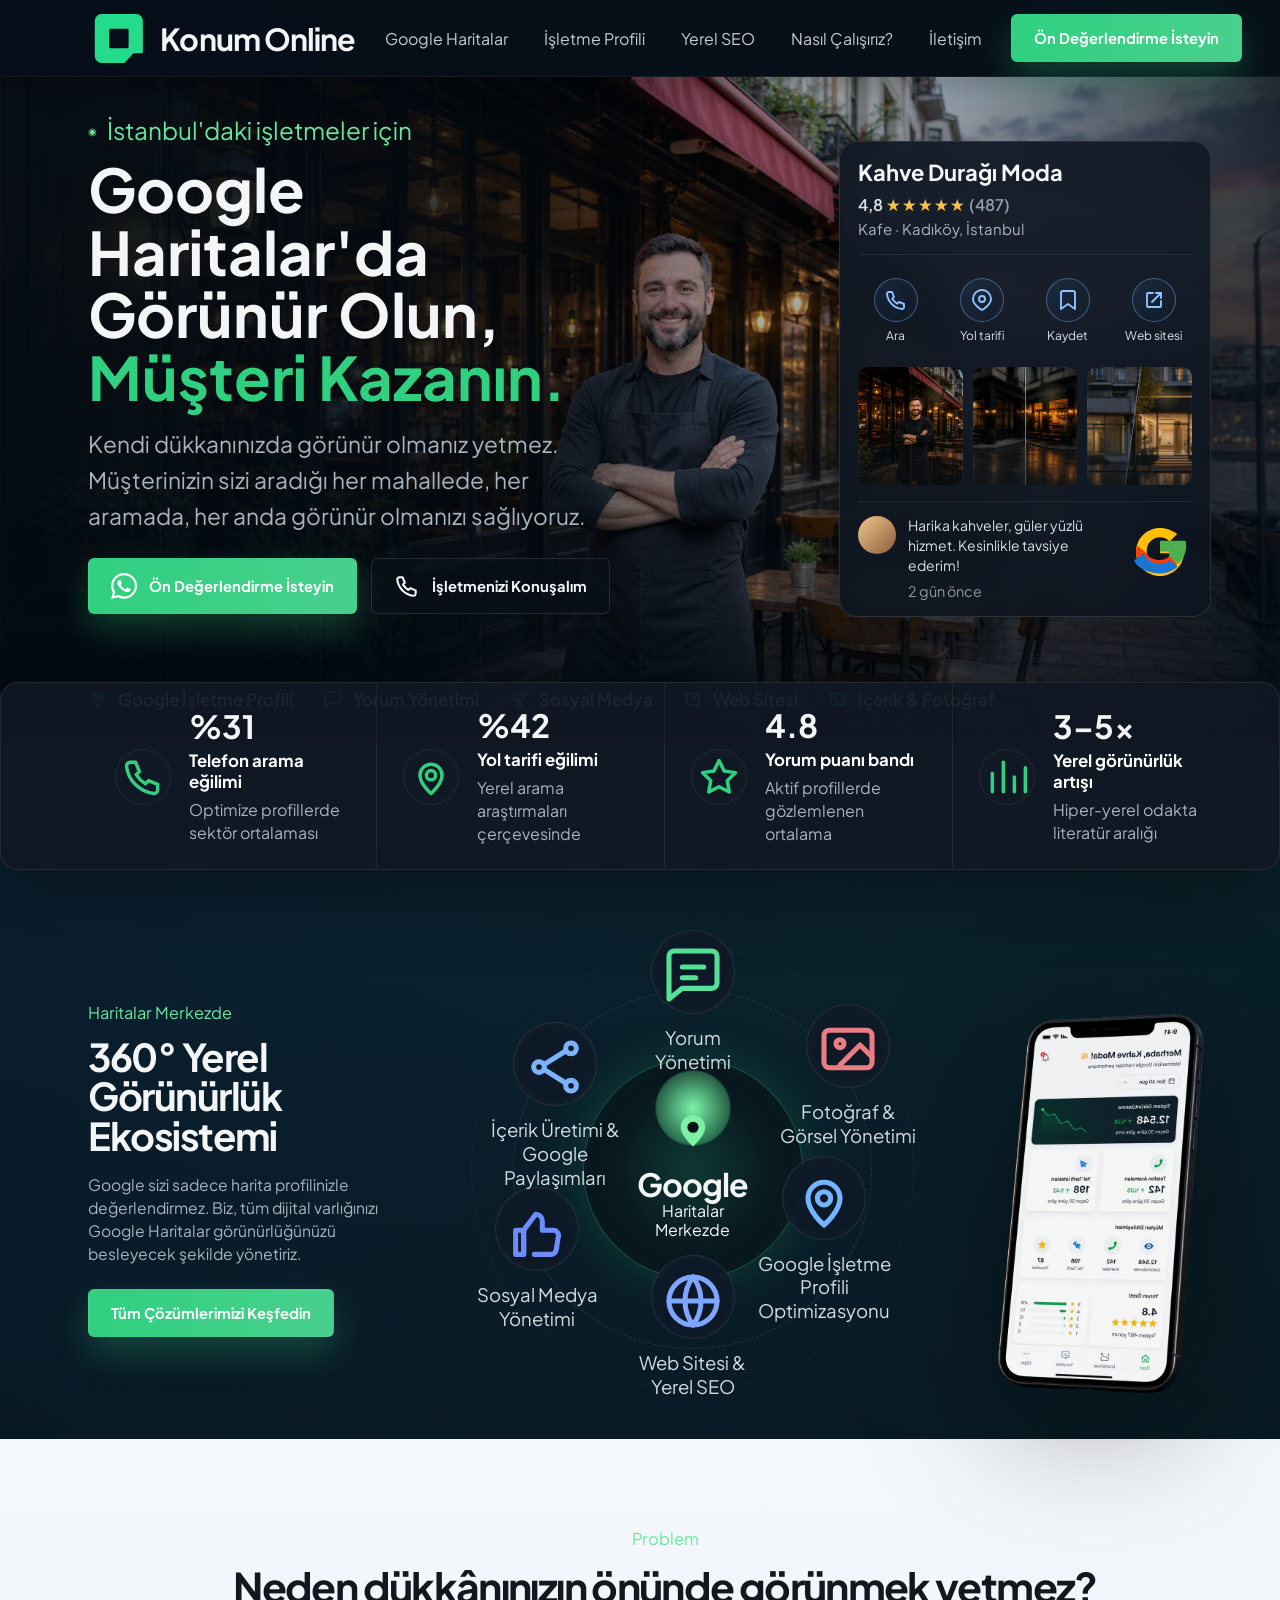
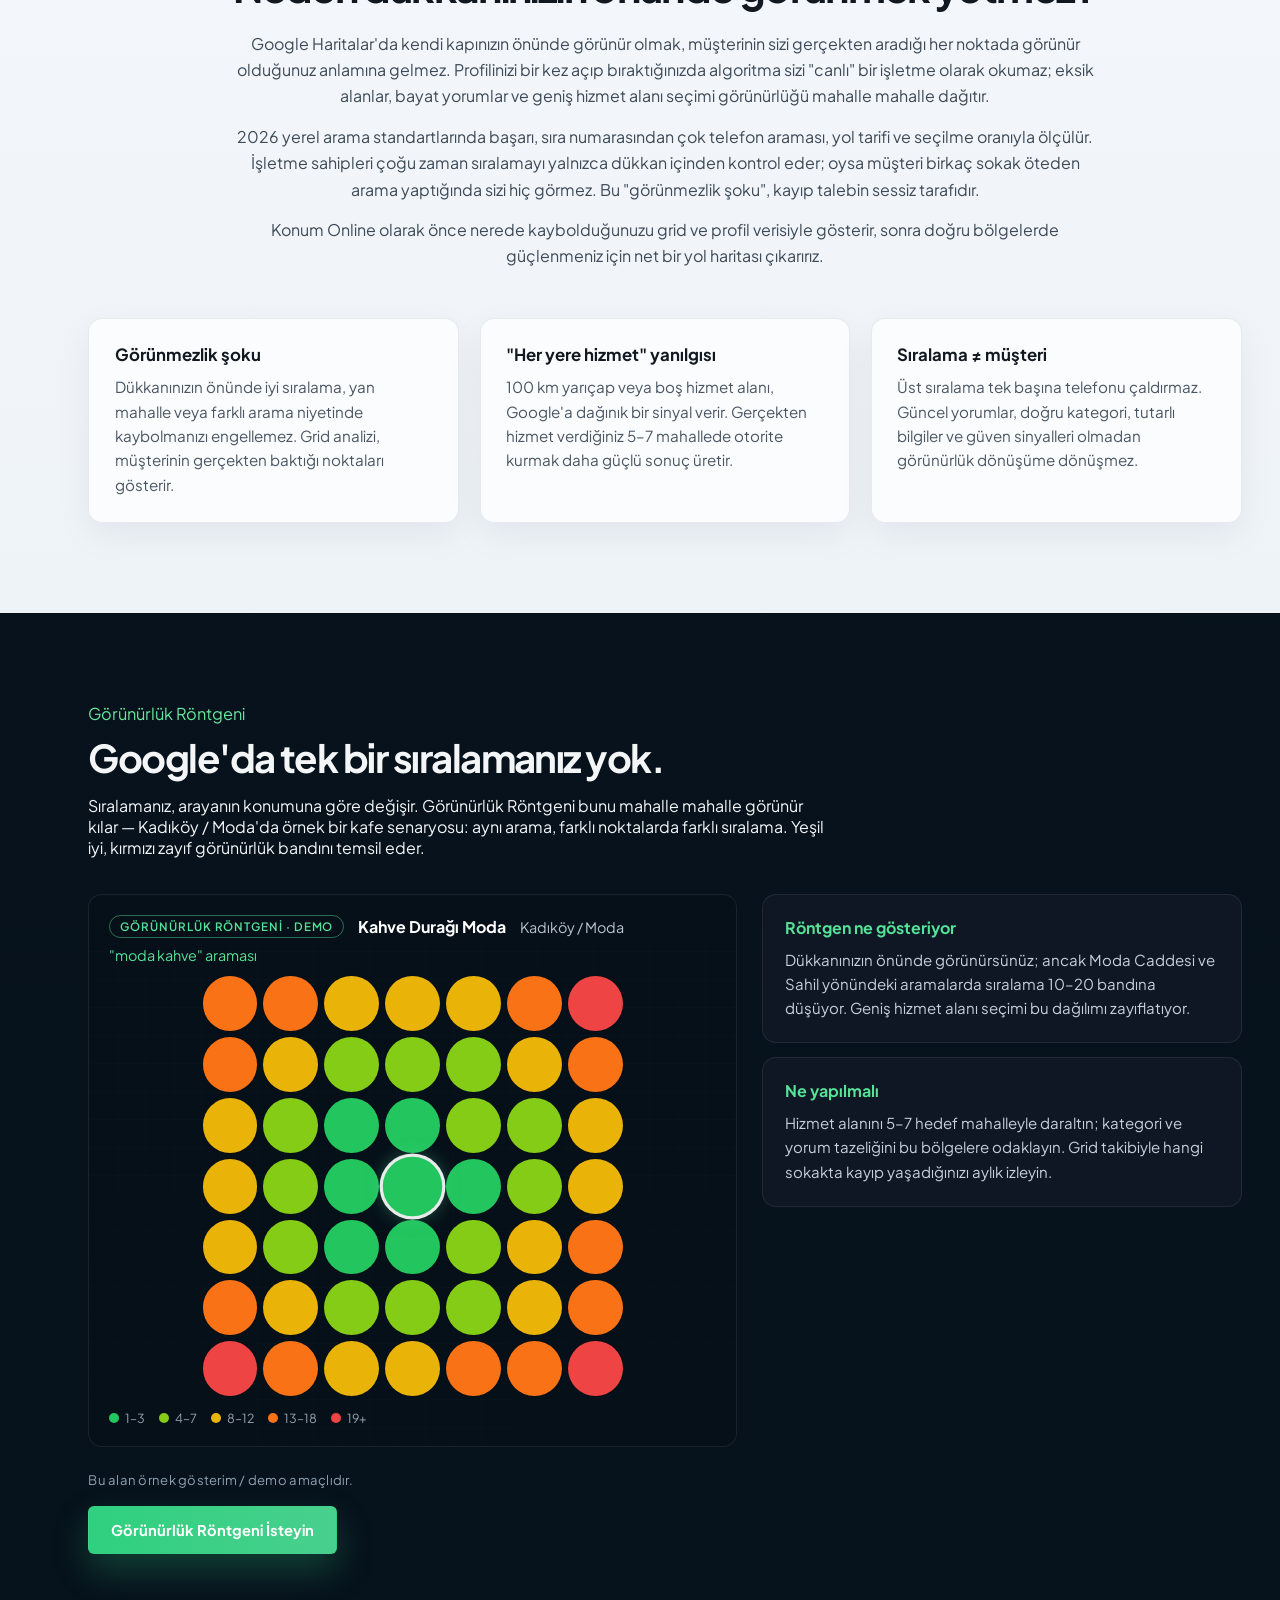
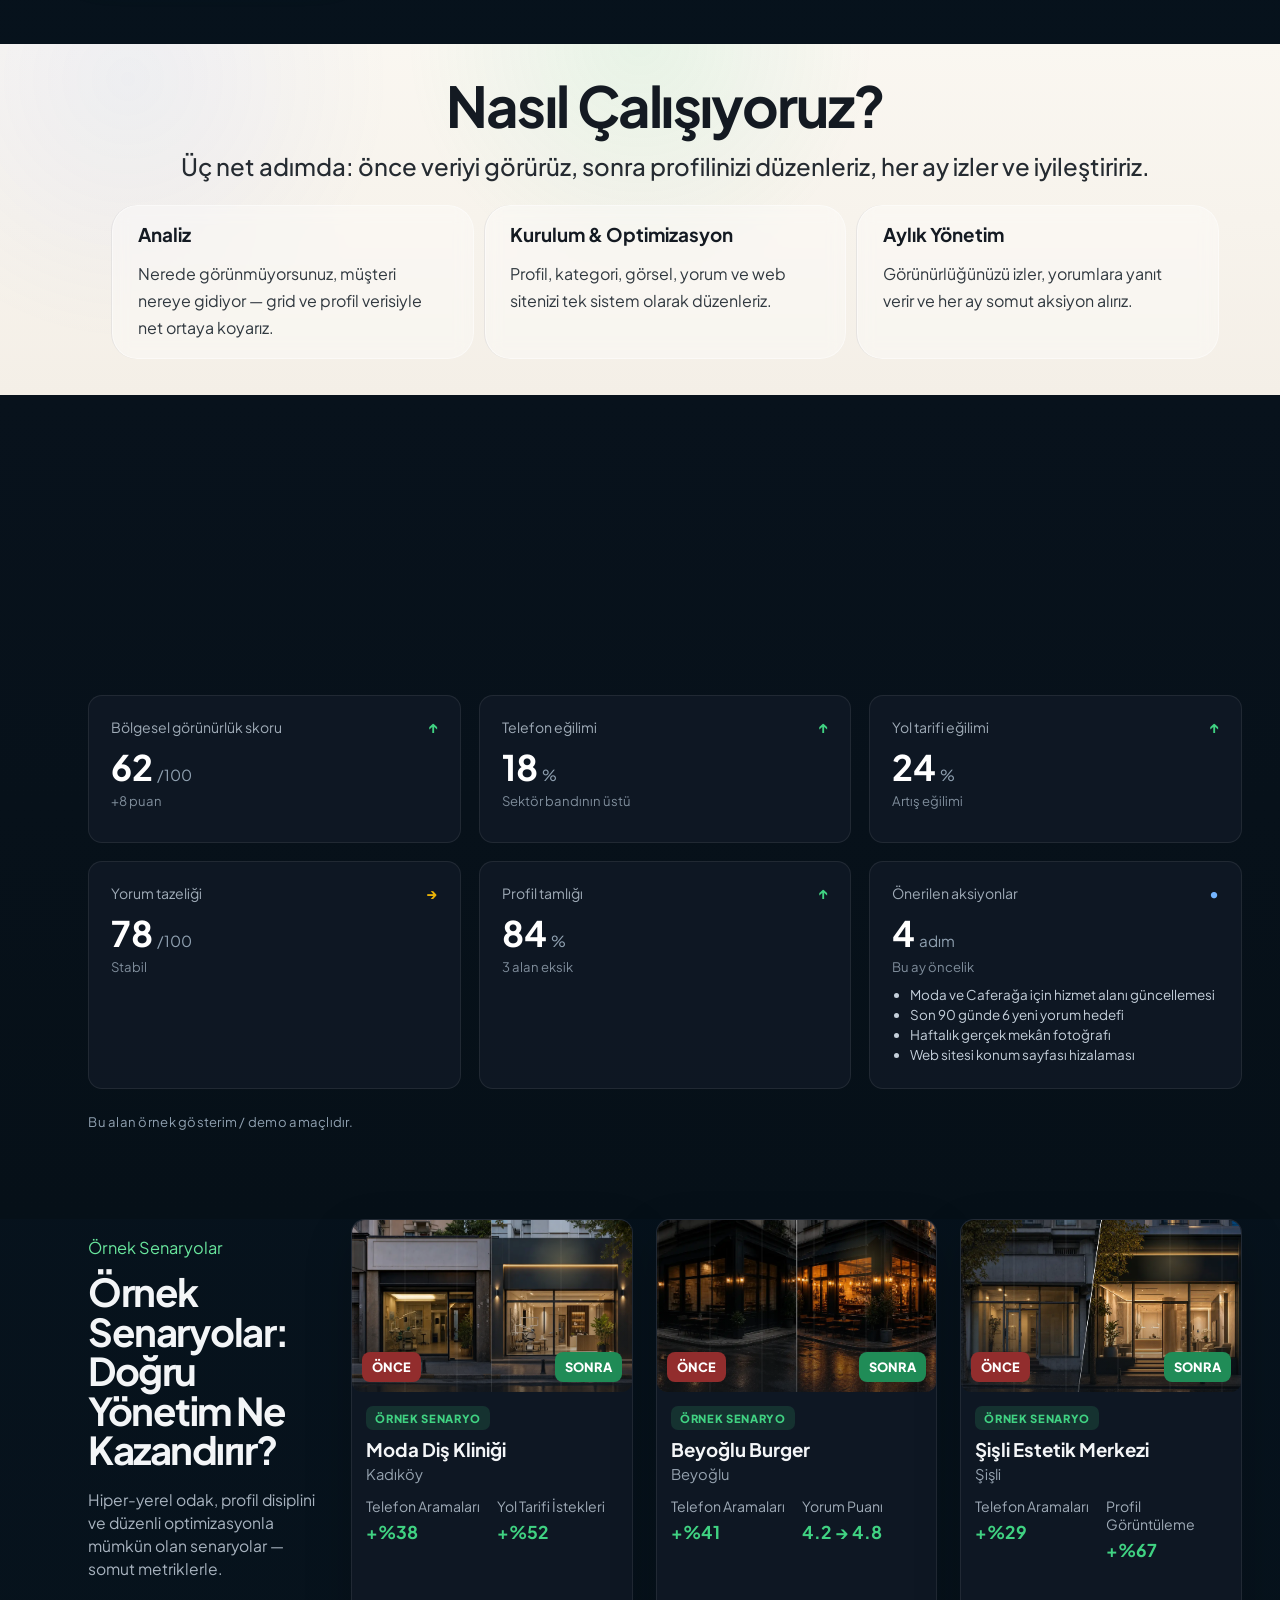
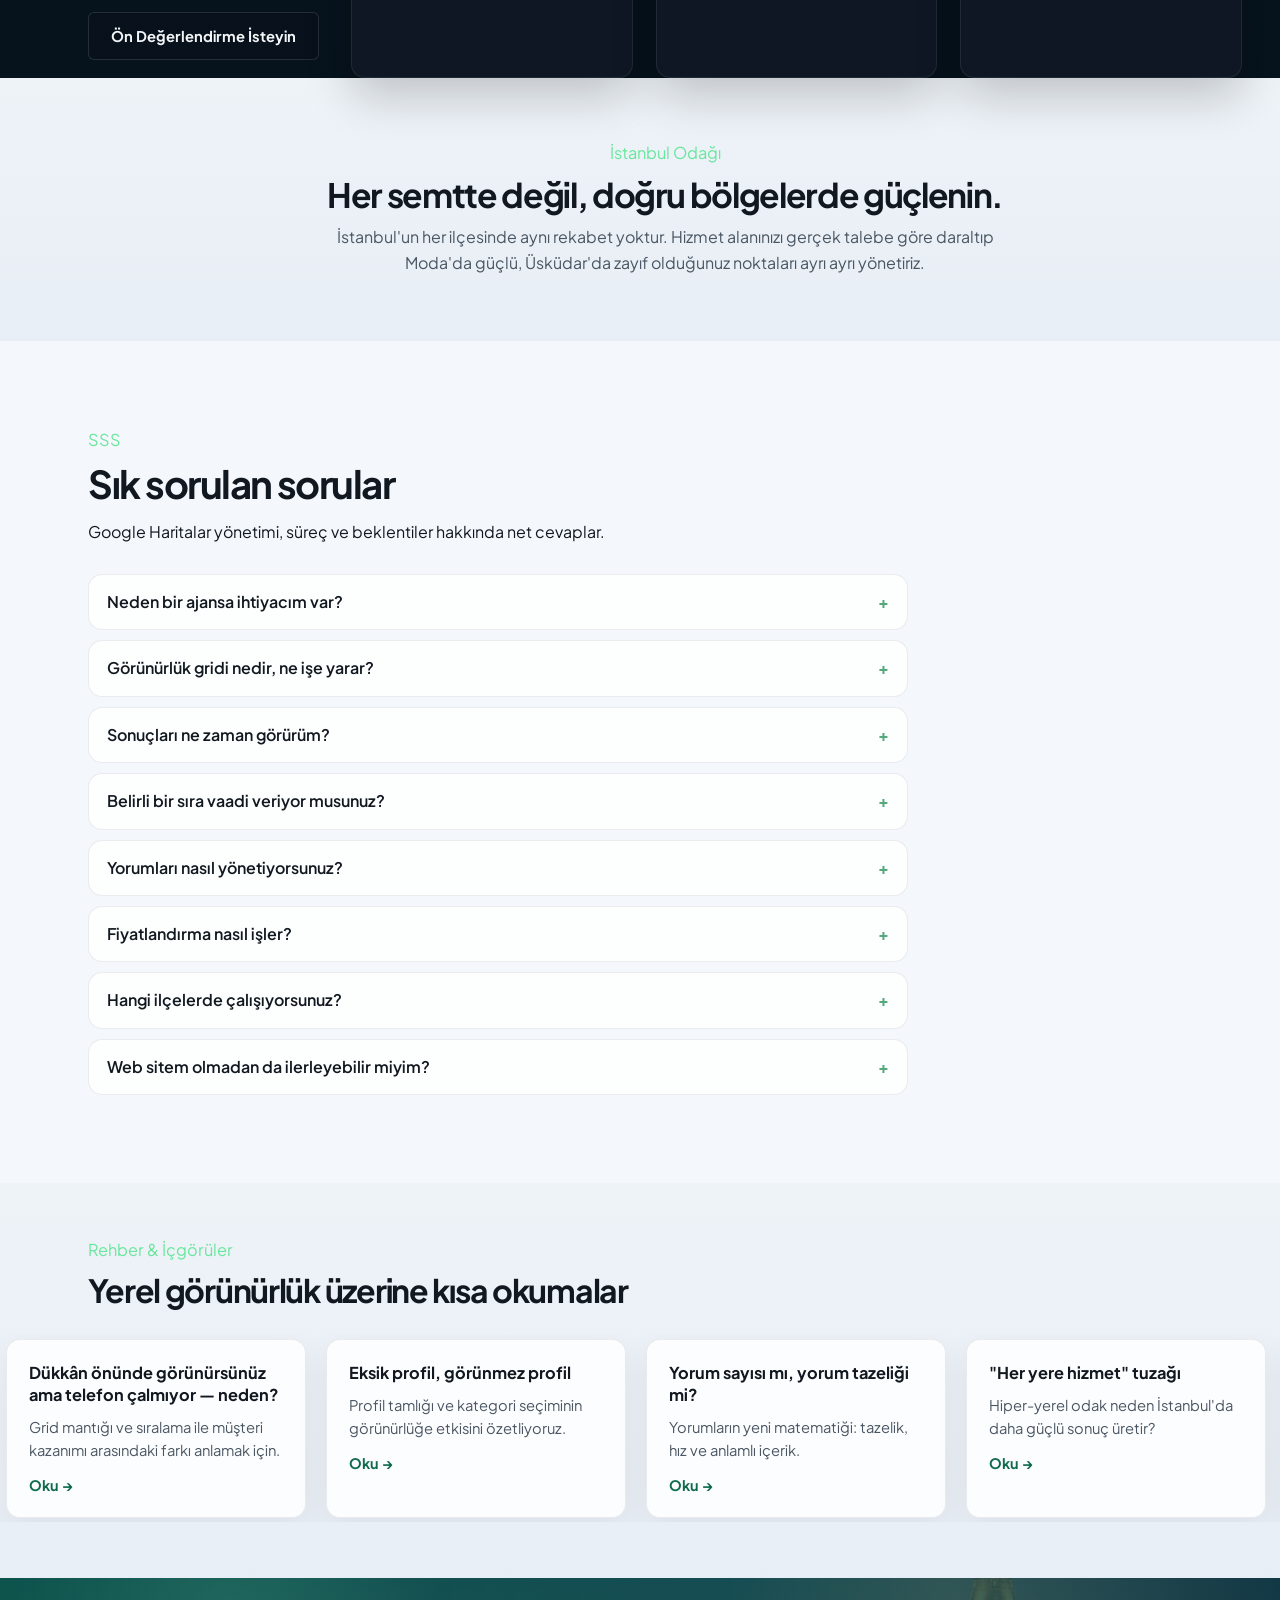
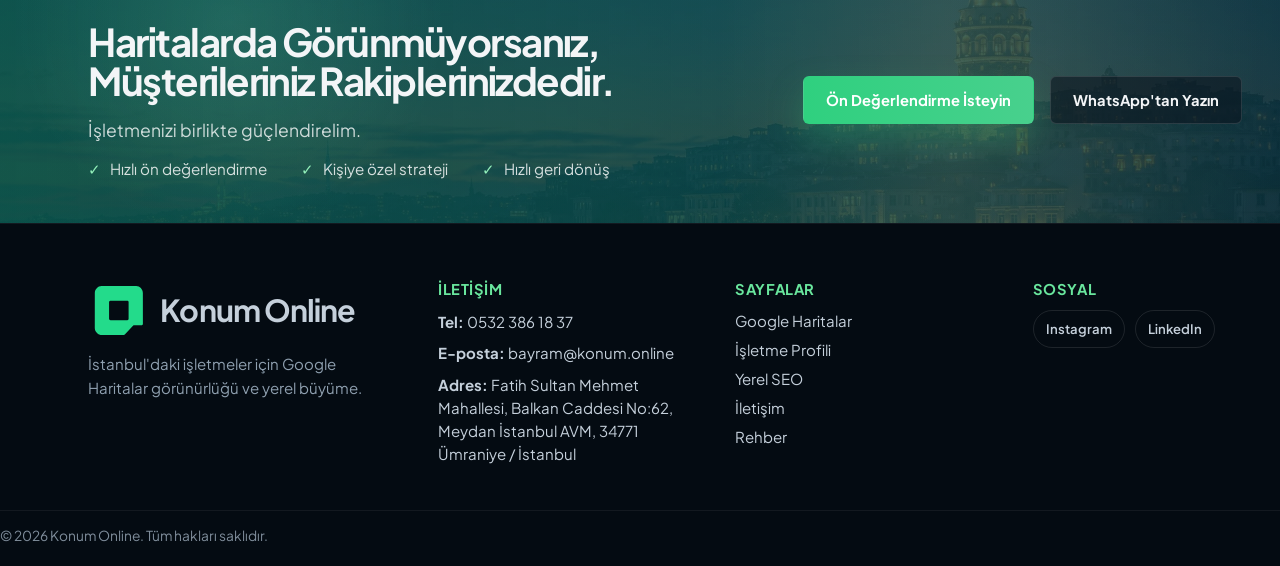
==== index.html @ fd1b6728 "Metin: Gorunurluk Rontgeni kavrami + dashboard durust metin Grid bolumu 'Gorunurluk Rontgeni' kimlig" ====
﻿<!DOCTYPE html>
<html lang="tr">

<head>
  <meta charset="UTF-8">
  <meta name="viewport" content="width=device-width, initial-scale=1.0">
  <title>Konum Online | Google Haritalar & Yerel SEO</title>
  <meta name="description"
    content="İstanbul işletmeleri için Google Haritalar görünürlüğü, işletme profili yönetimi ve yerel SEO. Mahalle bazlı grid analizi ve ön değerlendirme.">
  <link rel="canonical" href="https://konum.online/">
  <meta property="og:type" content="website">
  <meta property="og:site_name" content="Konum Online">
  <meta property="og:title" content="Konum Online | Google Haritalar & Yerel SEO">
  <meta property="og:description"
    content="İstanbul işletmeleri için Google Haritalar görünürlüğü, işletme profili yönetimi ve yerel SEO. Mahalle bazlı grid analizi ve ön değerlendirme.">
  <meta property="og:url" content="https://konum.online/">
  <meta property="og:image" content="https://konum.online/assets/cta-istanbul.webp">
  <meta property="og:locale" content="tr_TR">
  <meta name="twitter:card" content="summary_large_image">
  <meta name="twitter:title" content="Konum Online | Google Haritalar & Yerel SEO">
  <meta name="twitter:description"
    content="İstanbul işletmeleri için Google Haritalar görünürlüğü, işletme profili yönetimi ve yerel SEO.">
  <meta name="twitter:image" content="https://konum.online/assets/cta-istanbul.webp">
  <link rel="preconnect" href="https://fonts.googleapis.com">
  <link rel="preconnect" href="https://fonts.gstatic.com" crossorigin>
  <link href="https://fonts.googleapis.com/css2?family=Plus+Jakarta+Sans:wght@400;500;600;700;800&display=swap"
    rel="stylesheet">
  <link rel="icon"
    href="data:image/svg+xml,%3Csvg xmlns='http://www.w3.org/2000/svg' viewBox='0 0 32 32'%3E%3Cdefs%3E%3ClinearGradient id='g' x1='0' y1='0' x2='0' y2='1'%3E%3Cstop stop-color='%236bf49e'/%3E%3Cstop offset='1' stop-color='%231faf66'/%3E%3C/linearGradient%3E%3C/defs%3E%3Cpath fill='url(%23g)' d='M16 2c-5 0-9 4-9 9 0 7 9 19 9 19s9-12 9-19c0-5-4-9-9-9Zm0 13a4 4 0 1 1 0-8 4 4 0 0 1 0 8Z'/%3E%3C/svg%3E">
  <link rel="stylesheet" href="css/style.css">
  <script type="application/ld+json">
  {
    "@context": "https://schema.org",
    "@type": "Organization",
    "name": "Konum Online",
    "url": "https://konum.online/",
    "logo": {
      "@type": "ImageObject",
      "url": "https://konum.online/assets/Logo_Black.svg"
    },
    "sameAs": [
      "https://instagram.com/konumonline",
      "https://linkedin.com/company/konumonline",
      "https://x.com/konumonline",
      "https://facebook.com/konumonline",
      "https://youtube.com/@konumonline",
      "https://tiktok.com/@konumonline"
    ]
  }
  </script>
  <script type="application/ld+json">
  {
    "@context": "https://schema.org",
    "@type": "LocalBusiness",
    "name": "Konum Online",
    "url": "https://konum.online/",
    "telephone": "+905323861837",
    "email": "bayram@konum.online",
    "image": "https://konum.online/assets/cta-istanbul.webp",
    "address": {
      "@type": "PostalAddress",
      "streetAddress": "Fatih Sultan Mehmet Mahallesi, Balkan Caddesi No:62, Meydan İstanbul AVM",
      "addressLocality": "Ümraniye",
      "addressRegion": "İstanbul",
      "postalCode": "34771",
      "addressCountry": "TR"
    },
    "areaServed": {
      "@type": "City",
      "name": "İstanbul"
    },
    "sameAs": [
      "https://instagram.com/konumonline",
      "https://linkedin.com/company/konumonline",
      "https://x.com/konumonline",
      "https://facebook.com/konumonline",
      "https://youtube.com/@konumonline",
      "https://tiktok.com/@konumonline"
    ]
  }
  </script>
  <script type="application/ld+json">
  {
    "@context": "https://schema.org",
    "@type": "FAQPage",
    "mainEntity": [
      {
        "@type": "Question",
        "name": "Neden bir ajansa ihtiyacım var?",
        "acceptedAnswer": {
          "@type": "Answer",
          "text": "Profil açıp bırakmak yetmez: kategori seçimi, yorum tazeliği, NAP tutarlılığı ve grid takibi sürekli güncellenen bir iş. Günlük operasyonunuz varken algoritma değişimlerini izlemek zordur; ajans bu disiplini sizin adınıza kurar."
        }
      },
      {
        "@type": "Question",
        "name": "Görünürlük gridi nedir, ne işe yarar?",
        "acceptedAnswer": {
          "@type": "Answer",
          "text": "Grid, aynı aramanın farklı sokaklarda nasıl sıralandığını gösterir. Dükkan önünde görünürken çevre mahallede kayboluyorsanız, hizmet alanı ve içerik stratejinizi buna göre ayarlarız."
        }
      },
      {
        "@type": "Question",
        "name": "Sonuçları ne zaman görürüm?",
        "acceptedAnswer": {
          "@type": "Answer",
          "text": "Profil düzenlemeleri birkaç hafta içinde sinyal üretmeye başlar; telefon ve yol tarifi eğilimleri genelde 60–90 gün içinde okunabilir hale gelir. Süre sektör ve rekabet yoğunluğuna göre değişir."
        }
      },
      {
        "@type": "Question",
        "name": "Belirli bir sıra vaadi veriyor musunuz?",
        "acceptedAnswer": {
          "@type": "Answer",
          "text": "Hayır. Sıra numarası yerine telefon araması, yol tarifi, profil etkileşimi ve seçilme oranına odaklanırız. Grid ve aylık raporlarla nerede güçlendiğinizi şeffaf paylaşırız."
        }
      },
      {
        "@type": "Question",
        "name": "Yorumları nasıl yönetiyorsunuz?",
        "acceptedAnswer": {
          "@type": "Answer",
          "text": "Yanıt hızı, yorum tazeliği ve hizmet adının doğal geçtiği içerikleri hedefleriz. Sahte veya manipülatif yöntemler kullanmayız; sürdürülebilir bir yorum akışı kurarız."
        }
      },
      {
        "@type": "Question",
        "name": "Fiyatlandırma nasıl işler?",
        "acceptedAnswer": {
          "@type": "Answer",
          "text": "İşletme büyüklüğü, lokasyon sayısı ve ihtiyaç duyulan hizmet kapsamına göre aylık paketler sunarız. Ön değerlendirme sonrası net teklif paylaşılır."
        }
      },
      {
        "@type": "Question",
        "name": "Hangi ilçelerde çalışıyorsunuz?",
        "acceptedAnswer": {
          "@type": "Answer",
          "text": "İstanbul genelinde hizmet veriyoruz; strateji her zaman hedef mahalle ve ilçe bazında kurulur. Tek bir geniş yarıçap yerine gerçekten hizmet verdiğiniz bölgelere odaklanırız."
        }
      },
      {
        "@type": "Question",
        "name": "Web sitem olmadan da ilerleyebilir miyim?",
        "acceptedAnswer": {
          "@type": "Answer",
          "text": "Evet, ancak web sitesi ve harita profili uyumlu olduğunda sonuçlar güçlenir. Gerekirse önce profil ve grid odaklı başlayıp web tarafını aşamalı ekleriz."
        }
      }
    ]
  }
  </script>
</head>

<body>
  <header class="topbar">
    <div class="container nav">
      <a class="brand" href="/">
        <img class="brand-pin" src="assets/Logo_White.svg" alt="Konum Online logo" width="60" height="60">
        <span>Konum Online</span>
      </a>
      <button class="nav-toggle" type="button" aria-expanded="false" aria-controls="site-nav" aria-label="Menüyü aç">
        <span></span>
        <span></span>
        <span></span>
      </button>
      <nav class="nav-links" id="site-nav">
        <a href="/google-haritalar-optimizasyonu/">Google Haritalar</a>
        <a href="/google-isletme-profili-yonetimi/">İşletme Profili</a>
        <a href="/yerel-seo-istanbul/">Yerel SEO</a>
        <a href="#process">Nasıl Çalışırız?</a>
        <a href="/iletisim/">İletişim</a>
        <a class="btn btn-primary nav-cta-mobile" href="#cta" data-cta="nav">Ön Değerlendirme İsteyin</a>
      </nav>
      <a class="btn btn-primary nav-cta-desktop" href="#cta" data-cta="nav">Ön Değerlendirme İsteyin</a>
    </div>
  </header>

  <main>
    <section class="hero">
      <div class="container hero-grid">
        <div class="hero-copy reveal">
          <div class="eyebrow">İstanbul'daki işletmeler için</div>
          <h1>Google Haritalar'da<br>Görünür Olun,<br><span class="accent">Müşteri Kazanın.</span></h1>
          <p>Kendi dükkanınızda görünür olmanız yetmez. Müşterinizin sizi aradığı her mahallede, her
            aramada, her anda
            görünür olmanızı sağlıyoruz.</p>
          <div class="hero-actions">
            <a class="btn btn-primary" href="#cta" data-cta="hero">
              <svg viewBox="0 0 24 24" width="26" height="26" aria-hidden="true">
                <path fill="currentColor"
                  d="M17.472 14.382c-.297-.149-1.758-.867-2.03-.967-.273-.099-.471-.148-.67.15-.197.297-.767.966-.94 1.164-.173.199-.347.223-.644.075-.297-.15-1.255-.463-2.39-1.475-.883-.788-1.48-1.761-1.653-2.059-.173-.297-.018-.458.13-.606.134-.133.298-.347.446-.52.149-.174.198-.298.298-.497.099-.198.05-.371-.025-.52-.075-.149-.669-1.612-.916-2.207-.242-.579-.487-.5-.669-.51-.173-.008-.371-.01-.57-.01-.198 0-.52.074-.792.372-.272.297-1.04 1.016-1.04 2.479 0 1.462 1.065 2.875 1.213 3.074.149.198 2.096 3.2 5.077 4.487.709.306 1.262.489 1.694.625.712.227 1.36.195 1.871.118.571-.085 1.758-.719 2.006-1.413.248-.694.248-1.289.173-1.413-.074-.124-.272-.198-.57-.347m-5.421 7.403h-.004a9.87 9.87 0 0 1-5.031-1.378l-.361-.214-3.741.982.998-3.648-.235-.374a9.86 9.86 0 0 1-1.51-5.26c.001-5.45 4.436-9.884 9.888-9.884 2.64 0 5.122 1.03 6.988 2.898a9.825 9.825 0 0 1 2.893 6.994c-.003 5.45-4.435 9.884-9.885 9.884m8.413-18.297A11.815 11.815 0 0 0 12.05 0C5.495 0 .16 5.335.157 11.892c0 2.096.547 4.142 1.588 5.945L.057 24l6.305-1.654a11.882 11.882 0 0 0 5.683 1.448h.005c6.554 0 11.89-5.335 11.893-11.893a11.821 11.821 0 0 0-3.48-8.413z" />
              </svg>
              Ön Değerlendirme İsteyin
            </a>
            <a class="btn btn-outline" href="#cta" data-cta="hero">
              <svg viewBox="0 0 24 24" width="26" height="26" fill="none" stroke="currentColor" stroke-width="1.9"
                stroke-linecap="round" stroke-linejoin="round" aria-hidden="true">
                <path
                  d="M5 4h3l2 5-1.7 1.7a15.4 15.4 0 0 0 5 5L15 14l5 2v3a2 2 0 0 1-2.2 2A17 17 0 0 1 3 6.2 2 2 0 0 1 5 4Z" />
              </svg>
              İşletmenizi Konuşalım
            </a>
          </div>
          <div class="feature-list">
            <span>
              <svg viewBox="0 0 24 24" aria-hidden="true">
                <path d="M12 21s-6-5.1-6-10a6 6 0 1 1 12 0c0 4.9-6 10-6 10Z"></path>
                <circle cx="12" cy="11" r="2.5"></circle>
              </svg>
              Google İşletme Profili
            </span>
            <span>
              <svg viewBox="0 0 24 24" aria-hidden="true">
                <path d="M21 15a2 2 0 0 1-2 2H8l-5 4V5a2 2 0 0 1 2-2h14a2 2 0 0 1 2 2Z"></path>
              </svg>
              Yorum Yönetimi
            </span>
            <span>
              <svg viewBox="0 0 24 24" aria-hidden="true">
                <path
                  d="M18 8a3 3 0 1 0-2.8-4H15a3 3 0 0 0 .2 1L8.9 8.1a3 3 0 0 0-1.8-.6 3 3 0 1 0 0 6c.7 0 1.3-.2 1.8-.6l6.3 3.1A3 3 0 0 0 15 17a3 3 0 1 0 .2 1l-6.3-3.1c.2-.3.3-.6.4-.9l6.3-3.1c.5.7 1.4 1.1 2.4 1.1Z">
                </path>
              </svg>
              Sosyal Medya
            </span>
            <span>
              <svg viewBox="0 0 24 24" aria-hidden="true">
                <path d="M14 5h5v5"></path>
                <path d="M10 14 19 5"></path>
                <path d="M19 13v5a1 1 0 0 1-1 1H6a1 1 0 0 1-1-1V6a1 1 0 0 1 1-1h5"></path>
              </svg>
              Web Sitesi
            </span>
            <span>
              <svg viewBox="0 0 24 24" aria-hidden="true">
                <rect x="3" y="5" width="18" height="14" rx="2"></rect>
                <circle cx="9" cy="10" r="1.5"></circle>
                <path d="m21 15-4.5-4.5L9 18"></path>
              </svg>
              İçerik &amp; Fotoğraf
            </span>
          </div>
        </div>

        <div class="hero-visual">
          <div class="person">
            <div class="door-sign">AÇIK</div>
          </div>
          <aside class="map-card">
            <h3>Kahve Durağı Moda</h3>
            <div class="rating">4,8 <span class="stars">★★★★★</span> <span style="color:#8f9cac;">(487)</span>
            </div>
            <div class="place">Kafe · Kadıköy, İstanbul</div>
            <div class="action-icons">
              <div>
                <span class="action-icon" aria-hidden="true">
                  <svg viewBox="0 0 24 24">
                    <path
                      d="M5 4h3l2 5-1.7 1.7a15.4 15.4 0 0 0 5 5L15 14l5 2v3a2 2 0 0 1-2.2 2A17 17 0 0 1 3 6.2 2 2 0 0 1 5 4Z">
                    </path>
                  </svg>
                </span>
                <span>Ara</span>
              </div>
              <div>
                <span class="action-icon" aria-hidden="true">
                  <svg viewBox="0 0 24 24">
                    <path d="M21 11c0 6-9 11-9 11S3 17 3 11a9 9 0 1 1 18 0Z"></path>
                    <circle cx="12" cy="11" r="3"></circle>
                  </svg>
                </span>
                <span>Yol tarifi</span>
              </div>
              <div>
                <span class="action-icon" aria-hidden="true">
                  <svg viewBox="0 0 24 24">
                    <path d="m19 21-7-5-7 5V5a2 2 0 0 1 2-2h10a2 2 0 0 1 2 2Z"></path>
                  </svg>
                </span>
                <span>Kaydet</span>
              </div>
              <div>
                <span class="action-icon" aria-hidden="true">
                  <svg viewBox="0 0 24 24">
                    <path d="M14 5h5v5"></path>
                    <path d="M10 14 19 5"></path>
                    <path d="M19 13v5a1 1 0 0 1-1 1H6a1 1 0 0 1-1-1V6a1 1 0 0 1 1-1h5"></path>
                  </svg>
                </span>
                <span>Web sitesi</span>
              </div>
            </div>
            <div class="gallery">
              <div></div>
              <div></div>
              <div></div>
            </div>
            <div class="review">
              <div class="avatar"></div>
              <div>
                <p>Harika kahveler, güler yüzlü hizmet. Kesinlikle tavsiye ederim!</p>
                <div style="color:#8e9aa6;font-size:.9rem;margin-top:6px;">2 gün önce</div>
              </div>
              <div class="google-mark">
                <svg viewBox="0 0 48 48" width="64" height="64" aria-label="Google G logo" role="img">
                  <path fill="#FFC107"
                    d="M43.611 20.083H42V20H24v8h11.303C33.654 32.657 29.183 36 24 36c-5.514 0-10-4.486-10-10s4.486-10 10-10c2.837 0 5.402 1.192 7.207 3.093l5.657-5.657C33.64 11.053 29.082 9 24 9 14.059 9 6 17.059 6 27s8.059 18 18 18 18-8.059 18-18c0-1.341-.146-2.65-.389-3.917z" />
                  <path fill="#FF3D00"
                    d="M6 27c0-1.657.284-3.247.795-4.735l7.007 5.432C13.596 29.678 18.535 33 24 33c2.837 0 5.402-1.192 7.207-3.093l5.657 5.657C33.64 40.947 29.082 43 24 43 14.059 43 6 34.941 6 27z" />
                  <path fill="#4CAF50"
                    d="M30.795 30.265 37.802 35.697C41.443 32.454 43.611 27.836 43.611 22.5c0-1.341-.146-2.65-.389-3.917H24v8h6.795z" />
                  <path fill="#1976D2"
                    d="M24 43c5.166 0 9.86-1.977 13.409-5.192l-6.19-4.803C29.211 35.091 26.715 36 24 36c-5.479 0-10.226-3.34-12.418-8.082l-7.007 5.432C6.568 38.482 14.617 43 24 43z" />
                </svg>
              </div>
            </div>
          </aside>
        </div>
      </div>
    </section>

    <div class="stats-strip">
      <div class="container stats-grid">
        <div class="stat">
          <div class="icon-badge" aria-hidden="true">
            <svg viewBox="0 0 24 24">
              <path
                d="M5 4h3l2 5-1.7 1.7a15.4 15.4 0 0 0 5 5L15 14l5 2v3a2 2 0 0 1-2.2 2A17 17 0 0 1 3 6.2 2 2 0 0 1 5 4Z">
              </path>
            </svg>
          </div>
          <div>
            <b>%<span class="counter" data-target="31">0</span></b>
            <strong>Telefon arama eğilimi</strong>
            <p>Optimize profillerde sektör ortalaması</p>
          </div>
        </div>
        <div class="stat">
          <div class="icon-badge" aria-hidden="true">
            <svg viewBox="0 0 24 24">
              <path d="M12 21s-6-5.1-6-10a6 6 0 1 1 12 0c0 4.9-6 10-6 10Z"></path>
              <circle cx="12" cy="11" r="2.5"></circle>
            </svg>
          </div>
          <div>
            <b>%<span class="counter" data-target="42">0</span></b>
            <strong>Yol tarifi eğilimi</strong>
            <p>Yerel arama araştırmaları çerçevesinde</p>
          </div>
        </div>
        <div class="stat">
          <div class="icon-badge" aria-hidden="true">
            <svg viewBox="0 0 24 24">
              <path d="m12 3 2.8 5.7 6.2.9-4.5 4.4 1.1 6.2L12 17.3 6.4 20.2l1.1-6.2L3 9.6l6.2-.9L12 3Z"></path>
            </svg>
          </div>
          <div>
            <b><span class="counter" data-target="4.8" data-decimals="1">0.0</span></b>
            <strong>Yorum puanı bandı</strong>
            <p>Aktif profillerde gözlemlenen ortalama</p>
          </div>
        </div>
        <div class="stat">
          <div class="icon-badge" aria-hidden="true">
            <svg viewBox="0 0 24 24">
              <path d="M4 20V10"></path>
              <path d="M10 20V4"></path>
              <path d="M16 20v-8"></path>
              <path d="M22 20V7"></path>
            </svg>
          </div>
          <div>
            <b>3–5×</b>
            <strong>Yerel görünürlük artışı</strong>
            <p>Hiper-yerel odakta literatür aralığı</p>
          </div>
        </div>
      </div>
    </div>

    <section class="section-dark" id="ecosystem">
      <div class="container ecosystem">
        <div class="section-copy">
          <div class="section-tag">Haritalar Merkezde</div>
          <h2>360° Yerel Görünürlük<br>Ekosistemi</h2>
          <p>Google sizi sadece harita profilinizle değerlendirmez. Biz, tüm dijital varlığınızı Google Haritalar
            görünürlüğünüzü besleyecek şekilde yönetiriz.</p>
          <a class="btn btn-primary" href="#cta">Tüm Çözümlerimizi Keşfedin</a>
        </div>

        <div class="orbit">
          <div class="hub">
            <div>
              <div style="font-size:3rem;margin-bottom:12px;">⌖</div>
              <strong>Google</strong><br>Haritalar<br>Merkezde
            </div>
          </div>
          <div class="orbit-item">
            <div class="dot" style="color:#55e198;">☏</div>Yorum<br>Yönetimi
          </div>
          <div class="orbit-item">
            <div class="dot" style="color:#ec7c84;">▣</div>Fotoğraf &amp;<br>Görsel Yönetimi
          </div>
          <div class="orbit-item">
            <div class="dot" style="color:#74b5ff;">⌂</div>Google İşletme<br>Profili Optimizasyonu
          </div>
          <div class="orbit-item">
            <div class="dot" style="color:#7ea6ff;">◍</div>Web Sitesi &amp;<br>Yerel SEO
          </div>
          <div class="orbit-item">
            <div class="dot" style="color:#6d8dff;">👍</div>Sosyal Medya<br>Yönetimi
          </div>
          <div class="orbit-item">
            <div class="dot" style="color:#7cb3ff;">✎</div>İçerik Üretimi &amp;<br>Google Paylaşımları
          </div>
        </div>

        <div class="phone">
          <img src="assets/phone.webp" alt="Konum Online mobil görünümü" width="758" height="1142" loading="lazy">
        </div>
      </div>
    </section>

    <section class="problem-section" id="problem">
      <div class="container">
        <div class="problem-intro reveal">
          <div class="section-tag">Problem</div>
          <h2>Neden dükkânınızın önünde görünmek yetmez?</h2>
          <p>Google Haritalar'da kendi kapınızın önünde görünür olmak, müşterinin sizi gerçekten aradığı her noktada
            görünür olduğunuz anlamına gelmez. Profilinizi bir kez açıp bıraktığınızda algoritma sizi "canlı" bir işletme
            olarak okumaz; eksik alanlar, bayat yorumlar ve geniş hizmet alanı seçimi görünürlüğü mahalle mahalle
            dağıtır.</p>
          <p>2026 yerel arama standartlarında başarı, sıra numarasından çok telefon araması, yol tarifi ve seçilme
            oranıyla ölçülür. İşletme sahipleri çoğu zaman sıralamayı yalnızca dükkan içinden kontrol eder; oysa
            müşteri birkaç sokak öteden arama yaptığında sizi hiç görmez. Bu "görünmezlik şoku", kayıp talebin sessiz
            tarafıdır.</p>
          <p>Konum Online olarak önce nerede kaybolduğunuzu grid ve profil verisiyle gösterir, sonra doğru bölgelerde
            güçlenmeniz için net bir yol haritası çıkarırız.</p>
        </div>
        <div class="problem-cards">
          <article class="problem-card reveal delay-100">
            <h3>Görünmezlik şoku</h3>
            <p>Dükkanınızın önünde iyi sıralama, yan mahalle veya farklı arama niyetinde kaybolmanızı engellemez.
              Grid analizi, müşterinin gerçekten baktığı noktaları gösterir.</p>
          </article>
          <article class="problem-card reveal delay-100">
            <h3>"Her yere hizmet" yanılgısı</h3>
            <p>100 km yarıçap veya boş hizmet alanı, Google'a dağınık bir sinyal verir. Gerçekten hizmet verdiğiniz
              5–7 mahallede otorite kurmak daha güçlü sonuç üretir.</p>
          </article>
          <article class="problem-card reveal delay-100">
            <h3>Sıralama ≠ müşteri</h3>
            <p>Üst sıralama tek başına telefonu çaldırmaz. Güncel yorumlar, doğru kategori, tutarlı bilgiler ve güven
              sinyalleri olmadan görünürlük dönüşüme dönüşmez.</p>
          </article>
        </div>
      </div>
    </section>

    <section class="section-dark visibility-section" id="visibility-grid">
      <div class="container">
        <div class="visibility-header reveal">
          <div class="section-tag">Görünürlük Röntgeni</div>
          <h2>Google'da tek bir sıralamanız yok.</h2>
          <p>Sıralamanız, arayanın konumuna göre değişir. Görünürlük Röntgeni bunu mahalle mahalle görünür kılar —
            Kadıköy / Moda'da örnek bir kafe senaryosu: aynı arama, farklı noktalarda farklı sıralama. Yeşil iyi,
            kırmızı zayıf görünürlük bandını temsil eder.</p>
        </div>
        <div class="visibility-demo reveal delay-100">
          <div class="visibility-map-wrap">
            <div class="visibility-meta" id="visibility-grid-meta"></div>
            <div class="visibility-map" id="visibility-grid-mount" role="img"></div>
            <div class="grid-legend" aria-hidden="true">
              <span><i style="background:#22c55e"></i> 1–3</span>
              <span><i style="background:#84cc16"></i> 4–7</span>
              <span><i style="background:#eab308"></i> 8–12</span>
              <span><i style="background:#f97316"></i> 13–18</span>
              <span><i style="background:#ef4444"></i> 19+</span>
            </div>
          </div>
          <div class="visibility-insights" id="visibility-insights-mount"></div>
        </div>
        <p class="demo-disclaimer">Bu alan örnek gösterim / demo amaçlıdır.</p>
        <div class="visibility-cta">
          <a class="btn btn-primary" href="/iletisim/" data-cta="grid">Görünürlük Röntgeni İsteyin</a>
        </div>
      </div>
    </section>

    <section class="process-section" id="process">
      <div class="container">
        <div class="process-header reveal">
          <h2>Nasıl Çalışıyoruz?</h2>
          <p>Üç net adımda: önce veriyi görürüz, sonra profilinizi düzenleriz, her ay izler ve iyileştiririz.</p>
        </div>
        <div class="process-grid">
          <div class="step reveal delay-100">
            <div class="step-count">1</div>
            <h3>Analiz</h3>
            <p>Nerede görünmüyorsunuz, müşteri nereye gidiyor — grid ve profil verisiyle net ortaya koyarız.</p>
          </div>
          <div class="step reveal delay-100">
            <div class="step-count">2</div>
            <h3>Kurulum &amp; Optimizasyon</h3>
            <p>Profil, kategori, görsel, yorum ve web sitenizi tek sistem olarak düzenleriz.</p>
          </div>
          <div class="step reveal delay-100">
            <div class="step-count">3</div>
            <h3>Aylık Yönetim</h3>
            <p>Görünürlüğünüzü izler, yorumlara yanıt verir ve her ay somut aksiyon alırız.</p>
          </div>
        </div>
      </div>
    </section>

    <section class="dashboard-section" id="dashboard">
      <div class="container">
        <div class="dashboard-header reveal">
          <div class="section-tag">Aylık Değerlendirme</div>
          <h2>Sıralama raporu değil, işinizin gerçek göstergeleri</h2>
          <p>Telefon araması, yol tarifi, yorum tazeliği, profil tamlığı — bu veriler Google İşletme Profili'nin kendi
            kayıtlarından gelir. Her ay birlikte bakar, sonraki adıma birlikte karar veririz.</p>
        </div>
        <div class="dashboard-grid" id="dashboard-mount"></div>
        <p class="demo-disclaimer">Bu alan örnek gösterim / demo amaçlıdır.</p>
      </div>
    </section>

    <section class="case-section" id="cases">
      <div class="container case-grid">
        <div class="case-copy reveal">
          <div class="section-tag">Örnek Senaryolar</div>
          <h2>Örnek Senaryolar:<br>Doğru Yönetim Ne Kazandırır?</h2>
          <p>Hiper-yerel odak, profil disiplini ve düzenli optimizasyonla mümkün olan senaryolar — somut metriklerle.</p>
          <a class="btn btn-outline" href="/iletisim/" data-cta="dashboard">Ön Değerlendirme İsteyin</a>
        </div>

        <article class="case-card reveal delay-100">
          <div class="case-image">
            <div class="before-after">
              <span class="pill red">ÖNCE</span>
              <span class="pill green">SONRA</span>
            </div>
          </div>
          <div class="case-content">
            <span class="scenario-badge">Örnek Senaryo</span>
            <h3>Moda Diş Kliniği</h3>
            <div class="case-location">Kadıköy</div>
            <div class="case-stats">
              <div><span>Telefon Aramaları</span><strong>+%38</strong></div>
              <div><span>Yol Tarifi İstekleri</span><strong>+%52</strong></div>
            </div>
          </div>
        </article>

        <article class="case-card reveal delay-100">
          <div class="case-image" style="background-image:url('assets/case-burger.webp');">
            <div class="before-after">
              <span class="pill red">ÖNCE</span>
              <span class="pill green">SONRA</span>
            </div>
          </div>
          <div class="case-content">
            <span class="scenario-badge">Örnek Senaryo</span>
            <h3>Beyoğlu Burger</h3>
            <div class="case-location">Beyoğlu</div>
            <div class="case-stats">
              <div><span>Telefon Aramaları</span><strong>+%41</strong></div>
              <div><span>Yorum Puanı</span><strong>4.2 → 4.8</strong></div>
            </div>
          </div>
        </article>

        <article class="case-card reveal delay-100">
          <div class="case-image" style="background-image:url('assets/case-aesthetic-clinic.webp');">
            <div class="before-after">
              <span class="pill red">ÖNCE</span>
              <span class="pill green">SONRA</span>
            </div>
          </div>
          <div class="case-content">
            <span class="scenario-badge">Örnek Senaryo</span>
            <h3>Şişli Estetik Merkezi</h3>
            <div class="case-location">Şişli</div>
            <div class="case-stats">
              <div><span>Telefon Aramaları</span><strong>+%29</strong></div>
              <div><span>Profil Görüntüleme</span><strong>+%67</strong></div>
            </div>
          </div>
        </article>
      </div>
    </section>

    <!-- v1: testimonial bölümü yayından kaldırıldı (spec §0.1) — Görev 2'de gerçek müşteri yorumu gelene kadar kapalı
    <section class="testimonials">
      <div class="container">
        <h2>Müşterilerimiz Ne Diyor?</h2>
        <div class="testimonial-strip">
          <button class="arrow-btn" id="prevBtn" aria-label="Önceki">‹</button>
          <article class="testimonial testimonial-card">
            <div class="avatar"></div>
            <div>
              <p class="quote">"Haritalarda görünür olmak için ne yapmamız gerektiğini ilk kez bu kadar net
                anladık.
                Aramalarımız ciddi şekilde arttı."</p>
              <div class="name">Ayşe K.</div>
              <div class="biz">Moda Coffee</div>
            </div>
          </article>
          <article class="testimonial testimonial-card">
            <div class="avatar"></div>
            <div>
              <p class="quote">"Sürekli ilgililer, yorumlarımızı yönetiyorlar, profilimizi canlı tutuyorlar.
                Farkı net
                hissediyoruz."</p>
              <div class="name">Mehmet T.</div>
              <div class="biz">Üsküdar Klinik</div>
            </div>
          </article>
          <article class="testimonial testimonial-card">
            <div class="avatar"></div>
            <div>
              <p class="quote">"Önceden varlığımız yok gibiydi. Şimdi mahallemizde bizi bulamayan müşteri
                kalmadı."</p>
              <div class="name">Emre Y.</div>
              <div class="biz">Kadıköy Oto Servis</div>
            </div>
          </article>
          <button class="arrow-btn" id="nextBtn" aria-label="Sonraki">›</button>
        </div>
      </div>
    </section>
    -->

    <section class="istanbul-focus" id="istanbul">
      <div class="container reveal">
        <div class="section-tag">İstanbul Odağı</div>
        <h2>Her semtte değil, doğru bölgelerde güçlenin.</h2>
        <p>İstanbul'un her ilçesinde aynı rekabet yoktur. Hizmet alanınızı gerçek talebe göre daraltıp Moda'da güçlü,
          Üsküdar'da zayıf olduğunuz noktaları ayrı ayrı yönetiriz.</p>
      </div>
    </section>

    <section class="faq-section" id="faq">
      <div class="container">
        <div class="faq-header reveal">
          <div class="section-tag">SSS</div>
          <h2>Sık sorulan sorular</h2>
          <p>Google Haritalar yönetimi, süreç ve beklentiler hakkında net cevaplar.</p>
        </div>
        <div class="faq-list reveal delay-100">
          <details class="faq-item">
            <summary>Neden bir ajansa ihtiyacım var?</summary>
            <p>Profil açıp bırakmak yetmez: kategori seçimi, yorum tazeliği, NAP tutarlılığı ve grid takibi sürekli
              güncellenen bir iş. Günlük operasyonunuz varken algoritma değişimlerini izlemek zordur; ajans bu disiplini
              sizin adınıza kurar.</p>
          </details>
          <details class="faq-item">
            <summary>Görünürlük gridi nedir, ne işe yarar?</summary>
            <p>Grid, aynı aramanın farklı sokaklarda nasıl sıralandığını gösterir. Dükkan önünde görünürken çevre
              mahallede kayboluyorsanız, hizmet alanı ve içerik stratejinizi buna göre ayarlarız.</p>
          </details>
          <details class="faq-item">
            <summary>Sonuçları ne zaman görürüm?</summary>
            <p>Profil düzenlemeleri birkaç hafta içinde sinyal üretmeye başlar; telefon ve yol tarifi eğilimleri genelde
              60–90 gün içinde okunabilir hale gelir. Süre sektör ve rekabet yoğunluğuna göre değişir.</p>
          </details>
          <details class="faq-item">
            <summary>Belirli bir sıra vaadi veriyor musunuz?</summary>
            <p>Hayır. Sıra numarası yerine telefon araması, yol tarifi, profil etkileşimi ve seçilme oranına odaklanırız.
              Grid ve aylık raporlarla nerede güçlendiğinizi şeffaf paylaşırız.</p>
          </details>
          <details class="faq-item">
            <summary>Yorumları nasıl yönetiyorsunuz?</summary>
            <p>Yanıt hızı, yorum tazeliği ve hizmet adının doğal geçtiği içerikleri hedefleriz. Sahte veya manipülatif
              yöntemler kullanmayız; sürdürülebilir bir yorum akışı kurarız.</p>
          </details>
          <details class="faq-item">
            <summary>Fiyatlandırma nasıl işler?</summary>
            <p>İşletme büyüklüğü, lokasyon sayısı ve ihtiyaç duyulan hizmet kapsamına göre aylık paketler sunarız. Ön
              değerlendirme sonrası net teklif paylaşılır.</p>
          </details>
          <details class="faq-item">
            <summary>Hangi ilçelerde çalışıyorsunuz?</summary>
            <p>İstanbul genelinde hizmet veriyoruz; strateji her zaman hedef mahalle ve ilçe bazında kurulur. Tek bir
              geniş yarıçap yerine gerçekten hizmet verdiğiniz bölgelere odaklanırız.</p>
          </details>
          <details class="faq-item">
            <summary>Web sitem olmadan da ilerleyebilir miyim?</summary>
            <p>Evet, ancak web sitesi ve harita profili uyumlu olduğunda sonuçlar güçlenir. Gerekirse önce profil ve
              grid odaklı başlayıp web tarafını aşamalı ekleriz.</p>
          </details>
        </div>
      </div>
    </section>

    <section class="guide-strip" id="rehber" aria-label="Rehber ve içgörüler">
      <div class="container guide-strip-header">
        <div class="section-tag">Rehber & İçgörüler</div>
        <h2>Yerel görünürlük üzerine kısa okumalar</h2>
      </div>
      <div class="guide-strip-viewport">
        <div class="guide-strip-track">
          <a class="guide-card" href="/rehber/dukkaninizin-onunde-birincisiniz-ama-telefon-calmiyor/"
            data-article="dukkaninizin-onunde-birincisiniz-ama-telefon-calmiyor">
            <h3>Dükkân önünde görünürsünüz ama telefon çalmıyor — neden?</h3>
            <p>Grid mantığı ve sıralama ile müşteri kazanımı arasındaki farkı anlamak için.</p>
            <span class="read-more">Oku →</span>
          </a>
          <a class="guide-card" href="/rehber/eksik-google-profili-gorunmez-profil/"
            data-article="eksik-google-profili-gorunmez-profil">
            <h3>Eksik profil, görünmez profil</h3>
            <p>Profil tamlığı ve kategori seçiminin görünürlüğe etkisini özetliyoruz.</p>
            <span class="read-more">Oku →</span>
          </a>
          <a class="guide-card" href="/rehber/yorum-sayisi-mi-yorum-tazeligi-mi/"
            data-article="yorum-sayisi-mi-yorum-tazeligi-mi">
            <h3>Yorum sayısı mı, yorum tazeliği mi?</h3>
            <p>Yorumların yeni matematiği: tazelik, hız ve anlamlı içerik.</p>
            <span class="read-more">Oku →</span>
          </a>
          <a class="guide-card" href="/rehber/her-yere-hizmet-veriyoruz-tuzagi/"
            data-article="her-yere-hizmet-veriyoruz-tuzagi">
            <h3>"Her yere hizmet" tuzağı</h3>
            <p>Hiper-yerel odak neden İstanbul'da daha güçlü sonuç üretir?</p>
            <span class="read-more">Oku →</span>
          </a>
          <a class="guide-card" href="/rehber/dukkaninizin-onunde-birincisiniz-ama-telefon-calmiyor/"
            data-article="dukkaninizin-onunde-birincisiniz-ama-telefon-calmiyor" aria-hidden="true" tabindex="-1">
            <h3>Dükkân önünde görünürsünüz ama telefon çalmıyor — neden?</h3>
            <p>Grid mantığı ve sıralama ile müşteri kazanımı arasındaki farkı anlamak için.</p>
            <span class="read-more">Oku →</span>
          </a>
          <a class="guide-card" href="/rehber/eksik-google-profili-gorunmez-profil/"
            data-article="eksik-google-profili-gorunmez-profil" aria-hidden="true" tabindex="-1">
            <h3>Eksik profil, görünmez profil</h3>
            <p>Profil tamlığı ve kategori seçiminin görünürlüğe etkisini özetliyoruz.</p>
            <span class="read-more">Oku →</span>
          </a>
          <a class="guide-card" href="/rehber/yorum-sayisi-mi-yorum-tazeligi-mi/"
            data-article="yorum-sayisi-mi-yorum-tazeligi-mi" aria-hidden="true" tabindex="-1">
            <h3>Yorum sayısı mı, yorum tazeliği mi?</h3>
            <p>Yorumların yeni matematiği: tazelik, hız ve anlamlı içerik.</p>
            <span class="read-more">Oku →</span>
          </a>
          <a class="guide-card" href="/rehber/her-yere-hizmet-veriyoruz-tuzagi/"
            data-article="her-yere-hizmet-veriyoruz-tuzagi" aria-hidden="true" tabindex="-1">
            <h3>"Her yere hizmet" tuzağı</h3>
            <p>Hiper-yerel odak neden İstanbul'da daha güçlü sonuç üretir?</p>
            <span class="read-more">Oku →</span>
          </a>
        </div>
      </div>
    </section>

    <section class="cta-band" id="cta">
      <div class="container cta-inner">
        <div>
          <h2>Haritalarda Görünmüyorsanız,<br>Müşterileriniz Rakiplerinizdedir.</h2>
          <p>İşletmenizi birlikte güçlendirelim.</p>
          <div class="checks">
            <span>Hızlı ön değerlendirme</span>
            <span>Kişiye özel strateji</span>
            <span>Hızlı geri dönüş</span>
          </div>
        </div>
        <div class="cta-actions">
          <a class="btn btn-primary" href="/iletisim/" data-cta="final">Ön Değerlendirme İsteyin</a>
          <a class="btn btn-outline" href="https://wa.me/905323861837?text=Merhaba%2C%20%C3%B6n%20de%C4%9Ferlendirme%20almak%20istiyorum.">WhatsApp'tan Yazın</a>
        </div>
      </div>
    </section>
  </main>

  <footer class="site-footer">
    <div class="container footer-grid">
      <div class="footer-brand">
        <a class="brand" href="/">
          <img class="brand-pin" src="assets/Logo_White.svg" alt="Konum Online logo" width="48" height="48">
          <span>Konum Online</span>
        </a>
        <p>İstanbul'daki işletmeler için Google Haritalar görünürlüğü ve yerel büyüme.</p>
      </div>
      <div class="footer-block footer-nap">
        <h3>İletişim</h3>
        <p><strong>Tel:</strong> <a href="tel:+905323861837">0532 386 18 37</a></p>
        <p><strong>E-posta:</strong> <a href="mailto:bayram@konum.online">bayram@konum.online</a></p>
        <p><strong>Adres:</strong> Fatih Sultan Mehmet Mahallesi, Balkan Caddesi No:62, Meydan İstanbul AVM, 34771 Ümraniye / İstanbul</p>
      </div>
      <div class="footer-block footer-links">
        <h3>Sayfalar</h3>
        <ul>
          <li><a href="/google-haritalar-optimizasyonu/">Google Haritalar</a></li>
          <li><a href="/google-isletme-profili-yonetimi/">İşletme Profili</a></li>
          <li><a href="/yerel-seo-istanbul/">Yerel SEO</a></li>
          <li><a href="/iletisim/">İletişim</a></li>
          <li><a href="/rehber/">Rehber</a></li>
        </ul>
      </div>
      <div class="footer-block">
        <h3>Sosyal</h3>
                <div class="footer-social">
          <a href="https://instagram.com/konumonline" rel="noopener noreferrer" target="_blank" aria-label="Instagram">Instagram</a>
          <a href="https://linkedin.com/company/konumonline" rel="noopener noreferrer" target="_blank" aria-label="LinkedIn">LinkedIn</a>
        </div>
      </div>
    </div>
    <div class="container footer-bottom">
      <p>© 2026 Konum Online. Tüm hakları saklıdır.</p>
    </div>
  </footer>

  <script src="js/analytics.js" defer></script>
  <script src="js/demo-data.js"></script>
  <script src="js/main.js"></script>
</body>

</html>
---- css/style.css ----
:root {
      --bg: #07111b;
      --bg-soft: #0c1824;
      --panel: rgba(16, 24, 36, 0.9);
      --panel-border: rgba(255, 255, 255, 0.08);
      --text: #f3f5f7;
      --muted: #a8b3bf;
      --green: #2fd07f;
      --green-deep: #1fae66;
      --green-glow: rgba(47, 208, 127, 0.35);
      --white-panel: #f8f4ef;
      --shadow: 0 24px 70px rgba(0, 0, 0, 0.35);
      --radius-xl: 24px;
      --radius-lg: 18px;
      --radius-md: 14px;
      --page-max: 1550px;
      --page-wide: 1700px;
      --gutter: clamp(20px, 3vw, 44px);
      --page-inset-left: clamp(24px, 5vw, 50px);
      --section-space: clamp(32px, 4vw, 68px);
    }

    * {
      box-sizing: border-box;
    }

    html {
      scroll-behavior: smooth;
    }

    body {
      margin: 0;
      font-family: "Plus Jakarta Sans", "Segoe UI", Arial, sans-serif;
      color: var(--text);
      background:
        radial-gradient(circle at top left, rgba(44, 126, 255, 0.12), transparent 30%),
        radial-gradient(circle at top right, rgba(47, 208, 127, 0.1), transparent 32%),
        linear-gradient(180deg, #06111b 0%, #07131d 100%);
    }

    a {
      color: inherit;
      text-decoration: none;
    }

    img {
      display: block;
      max-width: 100%;
    }

    .container {
      width: min(100%, var(--page-max));
      margin: 0 auto;
      padding-left: calc(var(--gutter) + var(--page-inset-left));
      padding-right: var(--gutter);
    }

    .topbar {
      position: sticky;
      top: 0;
      z-index: 30;
      backdrop-filter: blur(16px);
      background: rgba(6, 13, 21, 0.88);
      border-bottom: 1px solid rgba(255, 255, 255, 0.05);
      box-shadow: 0 10px 28px rgba(0, 0, 0, 0.18);
    }

    .nav {
      min-height: 76px;
      display: flex;
      align-items: center;
      justify-content: space-between;
      gap: 24px;
    }

    .brand {
      display: flex;
      align-items: center;
      justify-content: flex-start;
      gap: 12px;
      font-weight: 700;
      font-size: 1.9rem;
      letter-spacing: -0.03em;
      text-align: left;
    }

    .brand-pin {
      width: 60px;
      height: 60px;
      flex: 0 0 auto;
      display: block;
      object-fit: contain;
      filter: brightness(0) saturate(100%) invert(69%) sepia(67%) saturate(514%) hue-rotate(96deg) brightness(92%) contrast(90%);
      align-self: center;
    }

    .nav-links {
      display: flex;
      align-items: center;
      gap: 36px;
      color: #c3ccd5;
      font-size: 1rem;
    }

    .nav-links a {
      position: relative;
      display: inline-flex;
      align-items: center;
      padding: 8px 0;
      transition: color .25s ease, transform .25s ease;
    }

    .nav-links a::after {
      content: "";
      position: absolute;
      left: 0;
      right: 0;
      bottom: 0;
      height: 2px;
      border-radius: 999px;
      background: linear-gradient(90deg, var(--green), #6bf49e);
      transform: scaleX(0);
      transform-origin: left;
      transition: transform .25s ease;
      box-shadow: 0 0 14px rgba(47, 208, 127, .32);
    }

    .nav-links a:hover {
      color: #fff;
      transform: translateY(-2px);
    }

    .nav-links a:hover::after {
      transform: scaleX(1);
    }

    .nav-links a.active {
      color: #fff;
      font-weight: 600;
    }

    .nav-links a.active::after {
      transform: scaleX(1);
    }

    .nav-toggle {
      display: none;
      width: 46px;
      height: 46px;
      border: 1px solid rgba(255, 255, 255, 0.12);
      border-radius: 8px;
      background: rgba(10, 18, 28, 0.55);
      color: #fff;
      align-items: center;
      justify-content: center;
      flex-direction: column;
      gap: 5px;
      padding: 0;
      cursor: pointer;
      flex: 0 0 auto;
    }

    .nav-toggle span {
      display: block;
      width: 18px;
      height: 2px;
      border-radius: 999px;
      background: currentColor;
      transition: transform .2s ease, opacity .2s ease;
    }

    .nav-toggle[aria-expanded="true"] span:nth-child(1) {
      transform: translateY(7px) rotate(45deg);
    }

    .nav-toggle[aria-expanded="true"] span:nth-child(2) {
      opacity: 0;
    }

    .nav-toggle[aria-expanded="true"] span:nth-child(3) {
      transform: translateY(-7px) rotate(-45deg);
    }

    .nav-links a.btn.nav-cta-mobile {
      display: none;
    }

    .btn {
      border: 1px solid rgba(255, 255, 255, 0.12);
      border-radius: 6px;
      padding: 14px 22px;
      display: inline-flex;
      align-items: center;
      justify-content: center;
      gap: 12px;
      font-size: .92rem;
      font-weight: 700;
      transition: transform .2s ease, background .2s ease, border-color .2s ease;
    }

    .btn img {
      width: 26px;
      height: 26px;
      flex: 0 0 auto;
      object-fit: contain;
      display: block;
      filter: brightness(0) invert(1);
    }

    .btn:hover {
      transform: translateY(-1px);
    }

    .btn-primary {
      background: linear-gradient(90deg, var(--green), #48d08d);
      color: #fff;
      border-color: transparent;
      box-shadow: 0 16px 35px rgba(47, 208, 127, 0.25);
    }

    .btn-outline {
      background: rgba(10, 18, 28, 0.55);
    }

    .hero {
      position: relative;
      overflow: hidden;
      padding: 0;
      background-image:
        linear-gradient(90deg, rgba(3, 10, 17, 0.94) 0%, rgba(3, 10, 17, 0.86) 31%, rgba(3, 10, 17, 0.24) 55%, rgba(3, 10, 17, 0.18) 73%, rgba(3, 10, 17, 0.78) 100%),
        linear-gradient(180deg, rgba(3, 10, 17, 0.08) 0%, rgba(3, 10, 17, 0.2) 65%, rgba(3, 10, 17, 0.88) 100%),
        url("../assets/003.webp");
      background-size: auto, auto, cover;
      background-position: center 44%;
    }

    .hero::before {
      content: "";
      position: absolute;
      inset: 0;
      background:
        repeating-linear-gradient(90deg, rgba(255, 255, 255, 0.03) 0 1px, transparent 1px 160px),
        repeating-linear-gradient(0deg, rgba(255, 255, 255, 0.02) 0 1px, transparent 1px 120px);
      opacity: .56;
      pointer-events: none;
    }

    .hero-grid {
      position: relative;
      display: grid;
      grid-template-columns: 46.5% 53.5%;
      gap: 0;
      min-height: clamp(440px, 48vw, 720px);
      padding-top: clamp(32px, 3vw, 44px);
      padding-bottom: clamp(28px, 2.5vw, 36px);
    }

    .hero-copy {
      max-width: 530px;
      align-self: center;
      position: relative;
      padding-bottom: 72px;
    }

    .eyebrow {
      color: #69e69d;
      font-size: 1.52rem;
      margin-bottom: 13px;
      display: flex;
      align-items: center;
      gap: 10px;
    }

    .eyebrow::before {
      content: "◉";
      font-size: .65rem;
    }

    h1 {
      font-size: 60px;
      line-height: 1.04;
      letter-spacing: 0;
      margin: 0 0 18px;
      max-width: 680px;
    }

    h1 .accent {
      color: var(--green);
    }

    .hero-copy p,
    .section-copy p,
    .case-copy p {
      color: var(--muted);
      line-height: 1.47;
      font-size: .98rem;
      max-width: 520px;
      margin: 0 0 24px;
    }

    .hero-copy p {
      font-size: 1.42rem;
      line-height: 1.58;
      max-width: 700px;
    }

    .hero-actions {
      display: flex;
      gap: 14px;
      flex-wrap: wrap;
      margin-bottom: 24px;
    }

    .feature-list {
      display: flex;
      flex-wrap: nowrap;
      gap: 18px 30px;
      color: #d8e0e8;
      font-size: 1.06rem;
      font-weight: 600;
      position: absolute;
      left: 0;
      bottom: 0;
      white-space: nowrap;
      align-items: center;
    }

    .feature-list span {
      display: inline-flex;
      align-items: center;
      gap: 10px;
    }

    .feature-list svg {
      width: 20px;
      height: 20px;
      stroke: var(--green);
      stroke-width: 1.9;
      fill: none;
      stroke-linecap: round;
      stroke-linejoin: round;
      flex: 0 0 auto;
    }

    .hero-visual {
      position: relative;
      display: flex;
      align-items: stretch;
      justify-content: flex-end;
      min-height: 100%;
    }

    .person {
      display: none;
    }

    .person::before {
      display: none;
    }

    .door-sign {
      display: none;
    }

    .map-card {
      position: absolute;
      right: clamp(0px, 2.4vw, 38px);
      top: clamp(16px, 2vw, 28px);
      width: clamp(372px, 27vw, 430px);
      border-radius: 18px;
      background: linear-gradient(180deg, rgba(17, 26, 38, 0.94), rgba(12, 20, 31, 0.92));
      border: 1px solid rgba(255, 255, 255, 0.1);
      box-shadow: 0 26px 60px rgba(0, 0, 0, .42);
      padding: 18px 18px 16px;
      backdrop-filter: blur(18px);
    }

    .map-card h3,
    .testimonial h3,
    .case-card h3 {
      margin: 0;
    }

    .map-card h3 {
      font-size: 22px;
      line-height: 1.18;
      font-weight: 700;
    }

    .rating {
      margin-top: 8px;
      color: #dce4ea;
      font-size: 16px;
      font-weight: 600;
    }

    .rating .stars {
      color: #f2c44f;
      letter-spacing: 1px;
    }

    .place {
      color: var(--muted);
      margin-top: 4px;
      font-size: 15px;
    }

    .action-icons {
      display: grid;
      grid-template-columns: repeat(4, 1fr);
      gap: 10px;
      margin: 16px 0 16px;
      padding-top: 16px;
      border-top: 1px solid rgba(255, 255, 255, 0.08);
    }

    .action-icons div {
      display: flex;
      align-items: center;
      justify-content: center;
      flex-direction: column;
      gap: 6px;
      min-height: 80px;
    }

    .action-icons .action-icon {
      width: 44px;
      height: 44px;
      border-radius: 50%;
      border: 1px solid rgba(106, 157, 230, 0.5);
      background: radial-gradient(circle at 30% 30%, rgba(35, 70, 112, 0.28), rgba(12, 20, 31, 0.36));
      display: grid;
      place-items: center;
      box-shadow: inset 0 0 14px rgba(255, 255, 255, 0.03);
    }

    .action-icons .action-icon svg {
      width: 24px;
      height: 24px;
      stroke: #8fc2ff;
      stroke-width: 1.9;
      fill: none;
      stroke-linecap: round;
      stroke-linejoin: round;
    }

    .action-icons div span:last-child {
      font-size: 12px;
      color: #d9e3ee;
    }

    .gallery {
      display: grid;
      grid-template-columns: repeat(3, 1fr);
      gap: 10px;
      margin-bottom: 16px;
    }

    .gallery div,
    .case-image {
      min-height: 118px;
      border-radius: 10px;
      overflow: hidden;
      background-image: url("../assets/hero-cafe-owner.webp");
      background-size: cover;
      background-position: center;
      position: relative;
    }

    .gallery div:nth-child(2) {
      background-image: url("../assets/case-burger.webp");
    }

    .gallery div:nth-child(3) {
      background-image: url("../assets/case-aesthetic-clinic.webp");
    }

    .gallery div::before,
    .case-image::before {
      content: "";
      position: absolute;
      inset: 0;
      background:
        radial-gradient(circle at 75% 24%, rgba(255, 219, 131, 0.22), transparent 14%),
        repeating-linear-gradient(90deg, rgba(255, 255, 255, 0.03) 0 2px, transparent 2px 52px),
        linear-gradient(180deg, transparent 50%, rgba(14, 19, 25, 0.58) 100%);
    }

    .review {
      display: flex;
      gap: 12px;
      align-items: flex-start;
      padding-top: 14px;
      border-top: 1px solid rgba(255, 255, 255, 0.08);
    }

    .avatar {
      width: 38px;
      height: 38px;
      border-radius: 50%;
      background: linear-gradient(135deg, #f0c78e, #8f5b3a);
      flex: 0 0 auto;
    }

    .review p {
      color: #d7e0e8;
      margin: 0;
      font-size: 14px;
      line-height: 1.42;
    }

    .google-mark {
      margin-left: auto;
      width: 64px;
      height: 64px;
      flex: 0 0 auto;
    }

    .google-mark img {
      display: block;
      width: 100%;
      height: 100%;
      object-fit: contain;
    }

    .stats-strip {
      position: relative;
      margin-top: -60px;
      z-index: 3;
    }

    .stats-grid {
      display: grid;
      grid-template-columns: repeat(4, minmax(0, 1fr));
      gap: 0;
      background: rgba(16, 24, 36, 0.94);
      border: 1px solid var(--panel-border);
      border-radius: var(--radius-lg);
      overflow: hidden;
      box-shadow: var(--shadow);
    }

    .stat {
      padding: 26px 26px 24px;
      display: grid;
      grid-template-columns: 56px 1fr;
      gap: 18px;
      align-items: center;
      border-right: 1px solid rgba(255, 255, 255, 0.06);
    }

    .stat:last-child {
      border-right: 0;
    }

    .icon-badge {
      width: 56px;
      height: 56px;
      border-radius: 50%;
      border: 1px solid rgba(255, 255, 255, 0.08);
      display: grid;
      place-items: center;
      color: var(--green);
      box-shadow: inset 0 0 26px rgba(255, 255, 255, 0.02);
    }

    .icon-badge svg {
      width: 44px;
      height: 44px;
      stroke: var(--green);
      stroke-width: 1.9;
      fill: none;
      stroke-linecap: round;
      stroke-linejoin: round;
    }

    .stat strong {
      display: block;
      font-size: 1.05rem;
      color: #fff;
      margin-bottom: 6px;
    }

    .stat b {
      display: block;
      font-size: 2rem;
      line-height: 1;
      margin-bottom: 8px;
    }

    .stat p {
      margin: 0;
      color: var(--muted);
      line-height: 1.45;
    }

    .section-dark {
      padding: clamp(14px, 2vw, 24px) 0 0;
    }

    .ecosystem {
      display: grid;
      grid-template-columns: .9fr 1.3fr .75fr;
      gap: clamp(20px, 2.6vw, 36px);
      align-items: center;
      padding-top: clamp(24px, 2.8vw, 36px);
      padding-bottom: clamp(20px, 2.6vw, 30px);
    }

    h2 {
      margin: 0 0 18px;
      font-size: clamp(2rem, 3vw, 3.2rem);
      line-height: 1.03;
      letter-spacing: -0.04em;
    }

    .section-tag {
      color: #69e69d;
      margin-bottom: 14px;
      font-size: 1.02rem;
    }

    .section-copy h2 {
      max-width: 11ch;
    }

    .orbit {
      position: relative;
      aspect-ratio: 1 / 1;
      display: grid;
      place-items: center;
      margin: 0 auto;
      max-width: 620px;
      width: 100%;
    }

    .orbit::before,
    .orbit::after {
      content: "";
      position: absolute;
      border-radius: 50%;
      border: 1px dashed rgba(255, 255, 255, 0.12);
      pointer-events: none;
      z-index: 0;
    }

    .orbit::before {
      inset: 60px;
    }

    .orbit::after {
      inset: 18px;
      opacity: .4;
    }

    .hub {
      width: 220px;
      height: 220px;
      border-radius: 50%;
      background:
        radial-gradient(circle at 50% 22%, rgba(130, 255, 177, 0.95), rgba(86, 200, 126, 0.4) 18%, rgba(10, 18, 28, 0.2) 19%),
        radial-gradient(circle at center, rgba(37, 208, 124, 0.2), rgba(7, 17, 27, 0.96) 65%);
      border: 1px solid rgba(47, 208, 127, 0.35);
      box-shadow: 0 0 48px rgba(47, 208, 127, 0.18), inset 0 0 48px rgba(47, 208, 127, 0.08);
      display: grid;
      place-items: center;
      text-align: center;
      padding: 32px;
      font-size: 1rem;
      line-height: 1.15;
      position: relative;
      z-index: 1;
    }

    .hub strong {
      font-size: 2rem;
      letter-spacing: -0.03em;
    }

    .orbit-item {
      position: absolute;
      width: 168px;
      text-align: center;
      color: #d4dbe2;
      font-size: 1.16rem;
      line-height: 1.28;
      text-wrap: balance;
      z-index: 2;
      --orbit-transform: translate(0, 0);
      transform: var(--orbit-transform);
      transform-origin: center;
    }

    .orbit-item .dot {
      width: 84px;
      height: 84px;
      margin: 0 auto 12px;
      border-radius: 50%;
      display: grid;
      place-items: center;
      border: 1px solid rgba(255, 255, 255, 0.1);
      background: rgba(15, 25, 39, 0.9);
      box-shadow: inset 0 0 18px rgba(255, 255, 255, 0.03);
      position: relative;
      font-size: 0;
      color: transparent !important;
    }

    .orbit-item .dot svg {
      width: 30px;
      height: 30px;
      stroke-width: 1.9;
      fill: none;
      stroke-linecap: round;
      stroke-linejoin: round;
    }

    .hub-mark {
      width: 76px;
      height: 76px;
      margin: 0 auto 12px;
      color: #7df0a4;
    }

    .hub-mark svg {
      width: 100%;
      height: 100%;
      fill: currentColor;
    }

    .hub>div>div:first-child {
      position: relative;
      width: 54px;
      height: 54px;
      margin: 0 auto 12px !important;
      font-size: 0 !important;
      color: transparent !important;
    }

    .hub>div>div:first-child::before,
    .orbit-item .dot::before {
      content: "";
      display: block;
      width: 78%;
      height: 78%;
      position: absolute;
      left: 11%;
      top: 15%;
      background-position: center;
      background-repeat: no-repeat;
      background-size: contain;
    }

    .hub>div>div:first-child::before {
      background-image: url("data:image/svg+xml,%3Csvg xmlns='http://www.w3.org/2000/svg' viewBox='0 0 24 24'%3E%3Cpath fill='%237df0a4' d='M12 22s-7-6-7-11a7 7 0 1 1 14 0c0 5-7 11-7 11Z'/%3E%3Ccircle cx='12' cy='11' r='3.2' fill='%2307111b'/%3E%3C/svg%3E");
    }

    .orbit-item:nth-child(2) .dot::before {
      background-image: url("data:image/svg+xml,%3Csvg xmlns='http://www.w3.org/2000/svg' viewBox='0 0 24 24' fill='none' stroke='%2355e198' stroke-width='1.9' stroke-linecap='round' stroke-linejoin='round'%3E%3Cpath d='M21 15a2 2 0 0 1-2 2H8l-5 4V5a2 2 0 0 1 2-2h14a2 2 0 0 1 2 2Z'/%3E%3Cpath d='M8 9h8'/%3E%3Cpath d='M8 13h5'/%3E%3C/svg%3E");
    }

    .orbit-item:nth-child(3) .dot::before {
      background-image: url("data:image/svg+xml,%3Csvg xmlns='http://www.w3.org/2000/svg' viewBox='0 0 24 24' fill='none' stroke='%23ec7c84' stroke-width='1.9' stroke-linecap='round' stroke-linejoin='round'%3E%3Crect x='3' y='5' width='18' height='14' rx='2'/%3E%3Ccircle cx='9' cy='10' r='1.5'/%3E%3Cpath d='m21 15-4.5-4.5L9 18'/%3E%3C/svg%3E");
    }

    .orbit-item:nth-child(4) .dot::before {
      background-image: url("data:image/svg+xml,%3Csvg xmlns='http://www.w3.org/2000/svg' viewBox='0 0 24 24' fill='none' stroke='%2374b5ff' stroke-width='1.9' stroke-linecap='round' stroke-linejoin='round'%3E%3Cpath d='M12 21s-6-5.1-6-10a6 6 0 1 1 12 0c0 4.9-6 10-6 10Z'/%3E%3Ccircle cx='12' cy='11' r='2.5'/%3E%3C/svg%3E");
    }

    .orbit-item:nth-child(5) .dot::before {
      background-image: url("data:image/svg+xml,%3Csvg xmlns='http://www.w3.org/2000/svg' viewBox='0 0 24 24' fill='none' stroke='%237ea6ff' stroke-width='1.9' stroke-linecap='round' stroke-linejoin='round'%3E%3Ccircle cx='12' cy='12' r='9'/%3E%3Cpath d='M3 12h18'/%3E%3Cpath d='M12 3a15 15 0 0 1 0 18'/%3E%3Cpath d='M12 3a15 15 0 0 0 0 18'/%3E%3C/svg%3E");
    }

    .orbit-item:nth-child(6) .dot::before {
      background-image: url("data:image/svg+xml,%3Csvg xmlns='http://www.w3.org/2000/svg' viewBox='0 0 24 24' fill='none' stroke='%236d8dff' stroke-width='1.9' stroke-linecap='round' stroke-linejoin='round'%3E%3Cpath d='M7 11v9'/%3E%3Cpath d='M11 20h6.2a2 2 0 0 0 2-1.7l.7-4.5A2 2 0 0 0 18 11h-4V7.5A2.5 2.5 0 0 0 11.5 5L7 11'/%3E%3Cpath d='M4 11h3v9H4z'/%3E%3C/svg%3E");
    }

    .orbit-item:nth-child(7) .dot::before {
      background-image: url("data:image/svg+xml,%3Csvg xmlns='http://www.w3.org/2000/svg' viewBox='0 0 24 24' fill='none' stroke='%237cb3ff' stroke-width='1.9' stroke-linecap='round' stroke-linejoin='round'%3E%3Ccircle cx='18' cy='5' r='2'/%3E%3Ccircle cx='6' cy='12' r='2'/%3E%3Ccircle cx='18' cy='19' r='2'/%3E%3Cpath d='m8 11 8-5'/%3E%3Cpath d='m8 13 8 5'/%3E%3C/svg%3E");
    }

    .orbit-item:nth-child(2) {
      top: 0;
      left: 50%;
      --orbit-transform: translateX(-50%);
    }

    .orbit-item:nth-child(3) {
      top: 74px;
      right: 0;
    }

    .orbit-item:nth-child(4) {
      bottom: 86px;
      right: 24px;
    }

    .orbit-item:nth-child(5) {
      bottom: 10px;
      left: 50%;
      --orbit-transform: translateX(-50%);
    }

    .orbit-item:nth-child(6) {
      bottom: 78px;
      left: 0;
    }

    .orbit-item:nth-child(7) {
      top: 92px;
      left: 18px;
    }

    .phone {
      justify-self: end;
      width: min(100%, 560px);
      filter: drop-shadow(0 26px 70px rgba(0, 0, 0, 0.38));
      align-self: end;
      margin-bottom: -18px;
      transform: translateY(-18px);
    }

    .phone img {
      display: block;
      width: 100%;
      height: auto;
    }

    .process-section {
      background:
        radial-gradient(circle at 50% 0%, rgba(72, 209, 141, 0.10), rgba(255, 255, 255, 0) 32%),
        radial-gradient(circle at 10% 10%, rgba(86, 126, 255, 0.07), rgba(255, 255, 255, 0) 22%),
        linear-gradient(180deg, #faf7f1 0%, #f4efe7 100%);
      color: #141a22;
      padding: clamp(26px, 2.6vw, 42px) 0 clamp(28px, 2.8vw, 44px);
    }

    .process-header {
      text-align: center;
      margin-bottom: 26px;
    }

    .process-header h2 {
      font-size: clamp(3.08rem, 4.4vw, 4.84rem);
      line-height: 1.02;
      letter-spacing: -0.03em;
      margin-bottom: 18px;
      /* <--- Boşluk buradan ayarlanıyor (eski hali 10px'ti) */
    }

    .process-header p,
    .testimonial-strip .quote {
      color: #5d6670;
      margin: 0;
    }

    .process-header p {
      color: #252b31;
      font-size: clamp(1.5rem, 2.1vw, 1.1rem);
      line-height: 1.12;
      font-weight: 500;
      max-width: 980px;
      margin-inline: auto;
    }

    .process-grid {
      display: grid;
      grid-template-columns: repeat(3, 1fr);
      gap: 10px;
      align-items: stretch;
      padding: 0 clamp(18px, 1.8vw, 34px);
    }

    .step {
      text-align: left;
      position: relative;
      min-width: 0;
      padding: 18px clamp(20px, 2vw, 30px) 18px;
      border-radius: 26px;
      background: rgba(255, 255, 255, 0.34);
      border: 0;
      border-left: 1px solid rgba(17, 24, 39, 0.08);
      box-shadow: inset 0 0 0 1px rgba(255, 255, 255, 0.45);
      display: flex;
      flex-direction: column;
      justify-content: flex-start;
      backdrop-filter: blur(8px);
      transform-origin: center top;
      isolation: isolate;
      z-index: 0;
    }

    .step:first-child {
      border-left: 1px solid rgba(17, 24, 39, 0.08);
    }

    .step::after {
      display: none;
    }

    .step:last-child::after {
      display: none;
    }

    .step-count {
      display: none;
    }

    .step-icon {
      display: none;
    }

    .step-icon svg {
      width: 50px;
      height: 50px;
      stroke: #111820;
      stroke-width: 2.2;
      fill: none;
      stroke-linecap: round;
      stroke-linejoin: round;
    }

    .step h3 {
      margin: 0 0 14px;
      font-size: clamp(1.18rem, 1.22vw, 1.42rem);
      line-height: 1.24;
      letter-spacing: 0;
      min-height: 0;
      transform-origin: left top;
      transition: transform 0.35s ease, color 0.35s ease;
    }

    .step p {
      margin: 0;
      color: #1f2830;
      line-height: 1.68;
      font-size: clamp(1rem, 0.95vw, 1.08rem);
      font-weight: 400;
      /* <--- Kalınlık ayarı buraya eklendi */
      max-width: 31ch;
      opacity: 0.92;
      transform-origin: left top;
      transition: transform 0.35s ease, opacity 0.35s ease;
    }

    .case-section {
      padding: 0;
    }

    .case-grid {
      display: grid;
      grid-template-columns: minmax(240px, .8fr) repeat(3, minmax(0, 1fr));
      gap: clamp(16px, 1.8vw, 24px);
      align-items: stretch;
    }

    .case-copy {
      padding: 18px 8px 18px 0;
    }

    .case-copy .btn {
      margin-top: 8px;
    }

    .case-card {
      background: rgba(16, 24, 36, 0.92);
      border: 1px solid rgba(255, 255, 255, 0.08);
      border-radius: var(--radius-md);
      overflow: hidden;
      box-shadow: 0 18px 48px rgba(0, 0, 0, 0.2);
    }

    .case-content {
      padding: 14px 14px 16px;
    }

    .case-image {
      min-height: 172px;
      background-image: url("../assets/case-dental.webp");
    }

    .case-location {
      color: #95a2af;
      margin: 4px 0 14px;
      font-size: .92rem;
    }

    .before-after {
      position: absolute;
      left: 10px;
      right: 10px;
      bottom: 10px;
      display: flex;
      justify-content: space-between;
    }

    .pill {
      padding: 7px 10px;
      border-radius: 8px;
      font-weight: 800;
      font-size: .8rem;
      color: #fff;
    }

    .pill.red {
      background: #922d2d;
    }

    .pill.green {
      background: #208c57;
    }

    .case-stats {
      display: grid;
      grid-template-columns: 1fr 1fr;
      gap: 10px;
      color: #d8e0e8;
    }

    .case-stats div span {
      display: block;
      color: #9fabb7;
      font-size: .88rem;
      margin-bottom: 6px;
    }

    .case-stats div strong {
      color: #40d282;
      font-size: 1.1rem;
    }

    .testimonials {
      background: linear-gradient(180deg, #f8f4ee 0%, #f4efe8 100%);
      color: #0f1620;
      padding: 0 0 clamp(32px, 3.4vw, 48px);
    }

    .testimonials h2 {
      text-align: center;
      margin-bottom: 22px;
    }

    .testimonial-strip {
      display: grid;
      grid-template-columns: 52px 1fr 1fr 1fr 52px;
      gap: 24px;
      align-items: center;
    }

    .arrow-btn {
      width: 52px;
      height: 52px;
      border: 0;
      border-radius: 50%;
      background: rgba(0, 0, 0, 0.06);
      color: #36414d;
      font-size: 1.4rem;
      cursor: pointer;
    }

    .testimonial {
      display: grid;
      grid-template-columns: 72px 1fr;
      gap: 16px;
      align-items: start;
      min-height: 138px;
      padding: 0 10px;
      border-left: 1px solid rgba(15, 22, 32, 0.12);
    }

    .testimonial:first-of-type {
      border-left: 0;
    }

    .testimonial .avatar {
      width: 60px;
      height: 60px;
    }

    .testimonial p {
      margin: 0 0 14px;
      color: #44505d;
      line-height: 1.5;
    }

    .testimonial .name {
      font-weight: 700;
      margin-bottom: 2px;
    }

    .testimonial .biz {
      color: #5e6975;
    }

    .cta-band {
      padding: 44px 0;
      position: relative;
      overflow: hidden;
      background:
        linear-gradient(90deg, rgba(9, 98, 87, 0.94), rgba(9, 74, 87, 0.78)),
        linear-gradient(180deg, rgba(255, 255, 255, 0.04), rgba(255, 255, 255, 0.02)),
        url("../assets/cta-istanbul.webp");
      background-size: cover;
      background-position: center right;
    }

    .cta-band::before {
      content: "";
      position: absolute;
      inset: 0;
      background:
        radial-gradient(circle at 18% 18%, rgba(140, 255, 202, 0.12), transparent 20%),
        linear-gradient(0deg, rgba(4, 12, 18, 0.18), rgba(4, 12, 18, 0.18)),
        linear-gradient(90deg, transparent 56%, rgba(255, 184, 112, 0.14) 74%, rgba(14, 16, 23, 0.18) 100%);
      pointer-events: none;
    }

    .cta-inner {
      position: relative;
      display: flex;
      align-items: center;
      justify-content: space-between;
      gap: 24px;
    }

    .cta-inner p {
      color: rgba(255, 255, 255, 0.78);
      margin: 14px 0 0;
      font-size: 1.1rem;
    }

    .cta-actions {
      display: flex;
      gap: 16px;
      flex-wrap: wrap;
    }

    .checks {
      display: flex;
      gap: 34px;
      margin-top: 18px;
      color: rgba(255, 255, 255, 0.82);
      font-size: .95rem;
      flex-wrap: wrap;
    }

    .checks span::before {
      content: "✓";
      color: #93f0ba;
      margin-right: 9px;
    }

    @media (max-width: 1180px) {

      .hero-grid,
      .ecosystem,
      .case-grid,
      .process-grid,
      .testimonial-strip {
        grid-template-columns: 1fr;
      }

      .topbar {
        backdrop-filter: none;
        background: rgba(6, 13, 21, 0.97);
      }

      .nav-toggle {
        display: inline-flex;
      }

      .nav-links {
        position: fixed;
        top: 76px;
        right: 0;
        width: min(100%, 320px);
        height: calc(100dvh - 76px);
        min-height: calc(100vh - 76px);
        padding: 24px calc(var(--gutter) + var(--page-inset-left)) 32px var(--gutter);
        display: flex;
        flex-direction: column;
        align-items: stretch;
        gap: 18px;
        background: #06111b;
        border-left: 1px solid rgba(255, 255, 255, 0.08);
        box-shadow: -20px 0 50px rgba(0, 0, 0, 0.35);
        transform: translateX(100%);
        transition: transform .25s ease;
        z-index: 50;
        overflow-y: auto;
        overscroll-behavior: contain;
      }

      .nav-links.is-open {
        transform: translateX(0);
      }

      .nav-cta-desktop {
        display: none;
      }

      .nav-links a.btn.nav-cta-mobile {
        display: inline-flex;
        width: 100%;
        margin-top: 8px;
        justify-content: center;
      }

      body.nav-open {
        overflow: hidden;
        position: fixed;
        width: 100%;
      }

      body.nav-open::before {
        content: "";
        position: fixed;
        inset: 0;
        background: rgba(3, 10, 17, 0.62);
        z-index: 45;
      }

      .map-card {
        position: relative;
        top: auto;
        right: auto;
        width: 100%;
        margin-top: 28px;
      }

      .person {
        inset: 10px 0 0;
      }

      .stats-grid {
        grid-template-columns: 1fr 1fr;
      }

      .stat:nth-child(2),
      .stat:nth-child(4) {
        border-right: 0;
      }

      .orbit {
        min-height: 620px;
      }

      .phone {
        justify-self: center;
      }

      .step::after,
      .testimonial-strip .arrow-btn {
        display: none;
      }

      .testimonial {
        border-left: 0;
        border-top: 1px solid rgba(15, 22, 32, 0.12);
        padding-top: 18px;
      }

      .cta-inner {
        flex-direction: column;
        align-items: flex-start;
      }
    }

    @media (max-width: 760px) {
      .container {
        width: 100%;
        padding-left: calc(18px + var(--page-inset-left));
        padding-right: 18px;
      }

      .nav {
        min-height: 70px;
      }

      .nav-links {
        top: 70px;
      }

      .brand {
        font-size: 1.45rem;
      }

      h1 {
        font-size: 2.65rem;
      }

      .hero-grid {
        min-height: auto;
        padding-bottom: 90px;
      }

      .hero-visual {
        min-height: 520px;
      }

      .door-sign {
        top: 210px;
      }

      .stats-grid {
        grid-template-columns: 1fr;
      }

      .stat {
        border-right: 0;
        border-bottom: 1px solid rgba(255, 255, 255, 0.06);
      }

      .stat:last-child {
        border-bottom: 0;
      }

      .feature-list,
      .checks {
        gap: 12px 18px;
      }

      .orbit {
        min-height: 700px;
      }

      .orbit-item {
        width: 110px;
        font-size: .9rem;
      }

      .orbit-item:nth-child(2) {
        top: 8px;
      }

      .orbit-item:nth-child(3) {
        top: 110px;
        right: 0;
      }

      .orbit-item:nth-child(4) {
        bottom: 160px;
        right: 4px;
      }

      .orbit-item:nth-child(5) {
        bottom: 30px;
      }

      .orbit-item:nth-child(6) {
        bottom: 160px;
        left: 4px;
      }

      .orbit-item:nth-child(7) {
        top: 110px;
        left: 0;
      }
    }

    @media (min-width: 1440px) {
      .hero {
        background-position: center 42%;
      }

      .hero-grid {
        grid-template-columns: minmax(460px, 520px) minmax(540px, 1fr);
        justify-content: space-between;
        column-gap: clamp(24px, 3vw, 48px);
        min-height: clamp(520px, 44vw, 780px);
      }

      .map-card {
        right: clamp(8px, 1vw, 20px);
      }
    }

    @media (max-width: 1180px) {
      .nav-links {
        gap: 22px;
        font-size: .95rem;
      }

      .hero-grid {
        grid-template-columns: minmax(0, 1fr) minmax(320px, 420px);
        align-items: end;
        min-height: clamp(460px, 54vw, 640px);
      }

      .ecosystem {
        grid-template-columns: 1fr;
      }

      .section-copy,
      .phone {
        justify-self: center;
        text-align: center;
      }

      .section-copy p {
        margin-left: auto;
        margin-right: auto;
      }

      .orbit {
        order: 2;
        max-width: 720px;
        width: 100%;
        margin: 0 auto;
      }

      .phone {
        order: 3;
      }

      .process-grid {
        grid-template-columns: repeat(3, minmax(0, 1fr));
      }

      .step:nth-child(3)::after {
        display: none;
      }

      .case-grid {
        grid-template-columns: repeat(2, minmax(0, 1fr));
      }

      .case-copy {
        grid-column: 1 / -1;
        padding-right: 0;
      }

      .testimonial-strip {
        grid-template-columns: 52px 1fr 1fr 52px;
      }

      .testimonial-strip .testimonial:last-of-type {
        display: none;
      }
    }

    @media (max-width: 980px) {
      .hero {
        background-image:
          linear-gradient(180deg, rgba(3, 10, 17, 0.97) 0%, rgba(3, 10, 17, 0.92) 42%, rgba(3, 10, 17, 0.82) 100%),
          linear-gradient(180deg, rgba(3, 10, 17, 0.15) 0%, rgba(3, 10, 17, 0.88) 100%),
          url("../assets/003.webp");
        background-position: center 62%;
      }

      .hero-grid {
        grid-template-columns: 1fr;
        row-gap: 28px;
        min-height: auto;
        padding-bottom: 42px;
      }

      .hero-copy,
      .hero-copy p {
        max-width: 100%;
      }

      .hero-copy {
        padding-bottom: 0;
        position: relative;
        z-index: 2;
      }

      .hero-visual {
        z-index: 1;
      }

      .feature-list {
        position: static;
        flex-wrap: wrap;
        white-space: normal;
      }

      .hero-visual {
        min-height: clamp(320px, 58vw, 420px);
      }

      .map-card {
        right: auto;
        left: 50%;
        transform: translateX(-50%);
        width: min(100%, 420px);
      }

      .stats-strip {
        margin-top: -24px;
      }

      .stats-grid {
        grid-template-columns: repeat(2, minmax(0, 1fr));
      }

      .stat:nth-child(2) {
        border-right: 0;
      }

      .stat:nth-child(-n + 2) {
        border-bottom: 1px solid rgba(255, 255, 255, 0.06);
      }

      .process-grid {
        grid-template-columns: repeat(2, minmax(0, 1fr));
      }

      .step::after {
        display: none;
      }

      .testimonial-strip {
        grid-template-columns: 1fr;
      }

      .arrow-btn {
        display: none;
      }

      .testimonial-strip .testimonial:last-of-type {
        display: grid;
      }

      .testimonial {
        border-left: 0;
        border-top: 1px solid rgba(15, 22, 32, 0.12);
        padding-top: 18px;
      }

      .testimonial:first-of-type {
        border-top: 0;
        padding-top: 0;
      }
    }

/* =========================================
   ANIMATIONS & EFFECTS
   ========================================= */

/* 1. SÃ¼zÃ¼lme (Float) Animasyonu */
@keyframes float {
  0% { transform: translateY(0px); }
  50% { transform: translateY(-12px); }
  100% { transform: translateY(0px); }
}

.map-card {
  animation: float 6s ease-in-out infinite;
}

/* 2. Scroll reveal — görünür varsayılan; JS ile animasyon */
.reveal {
  opacity: 1;
  transform: none;
  transition: opacity 0.8s cubic-bezier(0.25, 0.46, 0.45, 0.94),
    transform 0.8s cubic-bezier(0.25, 0.46, 0.45, 0.94);
}

.js .reveal {
  opacity: 0;
  transform: translateY(30px);
}

.js .reveal.active {
  opacity: 1;
  transform: translateY(0);
}

.delay-100 { transition-delay: 100ms; }
.delay-200 { transition-delay: 200ms; }
.delay-300 { transition-delay: 300ms; }
.delay-400 { transition-delay: 400ms; }
.delay-500 { transition-delay: 500ms; }

/* 3. Hover (Ãœzerine Gelme) Efektleri */
.btn {
  transition: transform 0.3s ease, box-shadow 0.3s ease, background-color 0.3s ease;
}

.btn:hover {
  transform: translateY(-2px);
  box-shadow: 0 8px 20px rgba(0, 0, 0, 0.15);
}

.btn:active {
  transform: translateY(0);
}

.step {
  transition: transform 0.35s ease, box-shadow 0.35s ease, background-color 0.35s ease, border-color 0.35s ease, opacity 0.35s ease;
}

.step:hover {
  transform: translateY(-10px) scale(1.045);
  background: linear-gradient(180deg, rgba(255, 255, 255, 0.94), rgba(248, 252, 255, 0.96));
  border-color: rgba(116, 181, 255, 0.34);
  box-shadow: 0 24px 55px rgba(17, 24, 39, 0.14);
  z-index: 3;
}

.step:hover h3 {
  transform: scale(1.11);
  color: #09131c;
}

.step:hover p {
  transform: scale(1.08);
  opacity: 1;
}

.process-grid:hover .step:not(:hover) {
  transform: scale(0.985);
  opacity: 0.78;
}

@media (prefers-reduced-motion: reduce) {
  .step,
  .step:hover,
  .step h3,
  .step p,
  .step:hover h3,
  .step:hover p,
  .process-grid:hover .step:not(:hover) {
    transform: none;
  }
}

.case-card {
  transition: transform 0.4s ease, box-shadow 0.4s ease;
}

.case-card:hover {
  transform: translateY(-8px);
  box-shadow: 0 24px 60px rgba(0, 0, 0, 0.3);
}

.orbit-item {
  transition: transform 0.3s ease;
}

.orbit-item:hover {
  transform: var(--orbit-transform) scale(1.1);
  z-index: 6;
}

/* —— Problem, Grid, Dashboard, İstanbul, SSS (Görev 2) —— */

.problem-section {
  padding: clamp(56px, 7vw, 96px) 0;
  background: linear-gradient(180deg, #f4f7fb 0%, #eef3f8 100%);
  color: #111820;
}

.problem-intro {
  max-width: 72ch;
  margin: 0 auto clamp(32px, 4vw, 48px);
  text-align: center;
}

.problem-intro h2 {
  margin: 12px 0 20px;
  font-size: clamp(1.8rem, 3.2vw, 2.6rem);
  line-height: 1.15;
}

.problem-intro p {
  margin: 0 0 14px;
  color: #3d4a57;
  line-height: 1.65;
}

.problem-cards {
  display: grid;
  grid-template-columns: repeat(3, minmax(0, 1fr));
  gap: clamp(14px, 1.6vw, 22px);
}

.problem-card {
  background: rgba(255, 255, 255, 0.72);
  border: 1px solid rgba(17, 24, 39, 0.08);
  border-radius: var(--radius-md);
  padding: clamp(18px, 2vw, 26px);
  box-shadow: 0 12px 36px rgba(17, 24, 39, 0.06);
}

.problem-card h3 {
  margin: 0 0 10px;
  font-size: 1.05rem;
}

.problem-card p {
  margin: 0;
  color: #4a5663;
  line-height: 1.6;
  font-size: .95rem;
}

.visibility-section {
  padding: clamp(56px, 7vw, 96px) 0;
}

.visibility-header {
  max-width: 62ch;
  margin-bottom: clamp(24px, 3vw, 36px);
}

.visibility-demo {
  display: grid;
  grid-template-columns: minmax(0, 1.15fr) minmax(260px, .85fr);
  gap: clamp(18px, 2vw, 28px);
  align-items: stretch;
}

.visibility-map-wrap {
  background: rgba(8, 16, 26, 0.72);
  border: 1px solid rgba(255, 255, 255, 0.08);
  border-radius: var(--radius-md);
  padding: clamp(14px, 1.6vw, 20px);
  position: relative;
  overflow: hidden;
}

.visibility-map-wrap::before {
  content: "";
  position: absolute;
  inset: 0;
  background:
    linear-gradient(rgba(255, 255, 255, 0.03) 1px, transparent 1px),
    linear-gradient(90deg, rgba(255, 255, 255, 0.03) 1px, transparent 1px);
  background-size: 28px 28px;
  pointer-events: none;
  opacity: .35;
}

.visibility-meta {
  display: flex;
  flex-wrap: wrap;
  gap: 8px 14px;
  align-items: center;
  margin-bottom: 12px;
  font-size: .9rem;
  color: #b8c3cf;
}

.visibility-meta strong {
  color: #fff;
  font-size: 1rem;
}

.xray-badge {
  display: inline-flex;
  align-items: center;
  padding: 3px 10px;
  border: 1px solid rgba(85, 225, 152, 0.45);
  border-radius: 999px;
  color: #55e198;
  font-size: .72rem;
  font-weight: 600;
  letter-spacing: .08em;
  text-transform: uppercase;
  flex-basis: 100%;
  max-width: max-content;
}

.visibility-query {
  color: #55e198;
}

.visibility-map {
  --grid-size: 7;
  display: grid;
  grid-template-columns: repeat(var(--grid-size), 1fr);
  gap: 6px;
  position: relative;
  z-index: 1;
  aspect-ratio: 1;
  max-width: 420px;
  margin: 0 auto;
}

.grid-cell {
  width: 100%;
  aspect-ratio: 1;
  border-radius: 50%;
  background: var(--rank-color);
  box-shadow: 0 0 0 1px rgba(0, 0, 0, 0.15);
  transition: transform .2s ease;
}

.grid-cell.is-business {
  box-shadow: 0 0 0 3px rgba(255, 255, 255, 0.9), 0 0 18px rgba(85, 225, 152, 0.45);
  transform: scale(1.08);
}

.grid-legend {
  display: flex;
  flex-wrap: wrap;
  gap: 10px 14px;
  margin-top: 14px;
  font-size: .78rem;
  color: #95a2af;
}

.grid-legend span {
  display: inline-flex;
  align-items: center;
  gap: 6px;
}

.grid-legend i {
  width: 10px;
  height: 10px;
  border-radius: 50%;
  display: inline-block;
}

.visibility-insights {
  display: flex;
  flex-direction: column;
  gap: 14px;
}

.insight-block {
  background: rgba(16, 24, 36, 0.92);
  border: 1px solid rgba(255, 255, 255, 0.08);
  border-radius: var(--radius-md);
  padding: clamp(16px, 1.8vw, 22px);
}

.insight-block h3 {
  margin: 0 0 10px;
  font-size: 1rem;
  color: #55e198;
}

.insight-block p {
  margin: 0;
  color: #c5d0db;
  line-height: 1.6;
  font-size: .94rem;
}

.demo-disclaimer {
  margin: clamp(18px, 2vw, 24px) 0 0;
  font-size: .82rem;
  color: #8fa0b0;
  letter-spacing: .02em;
}

.visibility-cta {
  margin-top: 18px;
}

.dashboard-section {
  padding: clamp(56px, 7vw, 96px) 0;
  background: linear-gradient(180deg, #08121c 0%, #061018 100%);
}

.dashboard-header {
  max-width: 58ch;
  margin-bottom: clamp(24px, 3vw, 36px);
}

.dashboard-grid {
  display: grid;
  grid-template-columns: repeat(3, minmax(0, 1fr));
  gap: clamp(12px, 1.4vw, 18px);
}

.metric-card {
  background: rgba(16, 24, 36, 0.92);
  border: 1px solid rgba(255, 255, 255, 0.08);
  border-radius: var(--radius-md);
  padding: clamp(16px, 1.8vw, 22px);
  min-height: 148px;
}

.metric-head {
  display: flex;
  justify-content: space-between;
  align-items: flex-start;
  gap: 10px;
  margin-bottom: 12px;
}

.metric-label {
  color: #9fabb7;
  font-size: .88rem;
  line-height: 1.35;
}

.metric-trend {
  font-weight: 800;
  font-size: .9rem;
}

.trend-up { color: #40d282; }
.trend-down { color: #ec7c84; }
.trend-flat { color: #eab308; }
.trend-neutral { color: #74b5ff; }

.metric-value {
  display: flex;
  align-items: baseline;
  gap: 4px;
  margin-bottom: 8px;
}

.metric-value strong {
  font-size: clamp(1.8rem, 3vw, 2.2rem);
  line-height: 1;
  color: #fff;
}

.metric-value span {
  color: #8fa0b0;
  font-size: .95rem;
}

.metric-trend-label {
  margin: 0;
  color: #7f8d9b;
  font-size: .82rem;
}

.metric-actions {
  margin: 10px 0 0;
  padding-left: 18px;
  color: #c5d0db;
  font-size: .84rem;
  line-height: 1.5;
}

.scenario-badge {
  display: inline-block;
  font-size: .7rem;
  font-weight: 800;
  letter-spacing: .06em;
  text-transform: uppercase;
  padding: 5px 9px;
  border-radius: 7px;
  background: rgba(64, 210, 130, 0.14);
  color: #40d282;
  margin-bottom: 8px;
}

.istanbul-focus {
  padding: clamp(40px, 5vw, 64px) 0;
  background: linear-gradient(180deg, #eef3f8 0%, #e8eef5 100%);
  color: #111820;
  text-align: center;
}

.istanbul-focus h2 {
  margin: 10px 0 12px;
  font-size: clamp(1.5rem, 2.8vw, 2.1rem);
}

.istanbul-focus p {
  max-width: 58ch;
  margin: 0 auto;
  color: #4a5663;
  line-height: 1.65;
}

.faq-section {
  padding: clamp(56px, 7vw, 88px) 0;
  background: #f4f7fb;
  color: #111820;
}

.faq-header {
  max-width: 58ch;
  margin-bottom: clamp(24px, 3vw, 32px);
}

.faq-list {
  display: grid;
  gap: 10px;
  max-width: 820px;
}

.faq-item {
  background: rgba(255, 255, 255, 0.8);
  border: 1px solid rgba(17, 24, 39, 0.08);
  border-radius: 14px;
  overflow: hidden;
}

.faq-item summary {
  cursor: pointer;
  list-style: none;
  padding: 16px 18px;
  font-weight: 600;
  line-height: 1.4;
}

.faq-item summary::-webkit-details-marker {
  display: none;
}

.faq-item summary::after {
  content: "+";
  float: right;
  color: #55a87a;
  font-weight: 800;
}

.faq-item[open] summary::after {
  content: "−";
}

.faq-item p {
  margin: 0;
  padding: 0 18px 16px;
  color: #4a5663;
  line-height: 1.65;
  font-size: .95rem;
}

@media (max-width: 1180px) {
  .problem-cards,
  .visibility-demo,
  .dashboard-grid {
    grid-template-columns: 1fr;
  }

  .visibility-map {
    max-width: 100%;
  }
}

@media (max-width: 720px) {
  .problem-cards {
    grid-template-columns: 1fr;
  }

  .dashboard-grid {
    grid-template-columns: 1fr;
  }

  .process-grid {
    grid-template-columns: 1fr;
  }
}

/* —— Inner pages, footer, contact, 404 (Görev 3) —— */

.page-hero {
  padding: clamp(48px, 6vw, 88px) 0 clamp(28px, 4vw, 44px);
  background:
    radial-gradient(circle at 12% 18%, rgba(85, 225, 152, 0.08), transparent 28%),
    linear-gradient(180deg, #06111b 0%, #0a1620 100%);
  color: #fff;
}

.page-hero .lead {
  max-width: 62ch;
  margin: 14px 0 0;
  color: rgba(255, 255, 255, 0.78);
  line-height: 1.65;
  font-size: 1.05rem;
}

.page-section {
  padding: clamp(40px, 5vw, 72px) 0;
  background: linear-gradient(180deg, #f4f7fb 0%, #eef3f8 100%);
  color: #111820;
}

.page-section .prose {
  max-width: 74ch;
}

.page-section .prose h2 {
  margin: 2.2rem 0 0.9rem;
  font-size: clamp(1.35rem, 2.2vw, 1.75rem);
  line-height: 1.2;
}

.page-section .prose h2:first-child {
  margin-top: 0;
}

.page-section .prose p {
  margin: 0 0 1rem;
  color: #3d4a57;
  line-height: 1.7;
}

.approach-list,
.process-list,
.fit-list {
  margin: 0 0 1.25rem;
  padding-left: 1.2rem;
  color: #3d4a57;
  line-height: 1.65;
}

.approach-list li,
.process-list li,
.fit-list li {
  margin-bottom: 0.65rem;
}

.related-box {
  margin: 2.5rem 0 0;
  padding: clamp(18px, 2vw, 24px);
  background: rgba(255, 255, 255, 0.82);
  border: 1px solid rgba(17, 24, 39, 0.08);
  border-radius: var(--radius-md);
  box-shadow: 0 12px 36px rgba(17, 24, 39, 0.06);
}

.related-box h2 {
  margin: 0 0 12px;
  font-size: 1.1rem;
}

.related-box ul {
  margin: 0;
  padding-left: 1.1rem;
}

.related-box li {
  margin-bottom: 0.55rem;
}

.related-box a {
  color: #0f6b4c;
  font-weight: 600;
}

.page-faq {
  margin-top: 2.5rem;
}

.page-faq h2 {
  margin-bottom: 12px;
}

.site-footer {
  background: #040b12;
  color: #c5d0db;
  padding: clamp(40px, 5vw, 56px) 0 0;
  border-top: 1px solid rgba(255, 255, 255, 0.06);
}

.footer-grid {
  display: grid;
  grid-template-columns: 1.2fr 1fr 1fr 0.8fr;
  gap: clamp(20px, 3vw, 36px);
  padding-bottom: clamp(24px, 3vw, 36px);
}

.footer-brand .brand {
  margin-bottom: 12px;
}

.footer-brand p {
  margin: 0;
  max-width: 28ch;
  color: #8fa0b0;
  line-height: 1.6;
  font-size: .94rem;
}

.footer-block h3 {
  margin: 0 0 12px;
  font-size: .92rem;
  letter-spacing: .04em;
  text-transform: uppercase;
  color: #69e69d;
}

.footer-block ul {
  list-style: none;
  margin: 0;
  padding: 0;
}

.footer-block li {
  margin-bottom: 8px;
}

.footer-block a,
.footer-block span {
  color: #c5d0db;
  font-size: .94rem;
}

.footer-block a:hover {
  color: #fff;
}

.footer-nap p {
  margin: 0 0 8px;
  line-height: 1.55;
  font-size: .94rem;
}

.footer-social {
  display: flex;
  flex-wrap: wrap;
  gap: 10px;
}

.footer-social a {
  display: inline-flex;
  align-items: center;
  justify-content: center;
  min-width: 38px;
  height: 38px;
  padding: 0 12px;
  border-radius: 999px;
  border: 1px solid rgba(255, 255, 255, 0.1);
  color: #c5d0db;
  font-size: .82rem;
  font-weight: 600;
}

.footer-bottom {
  padding: 16px 0 22px;
  border-top: 1px solid rgba(255, 255, 255, 0.06);
}

.footer-bottom p {
  margin: 0;
  color: #7f8d9b;
  font-size: .86rem;
}

.contact-section {
  padding: clamp(40px, 5vw, 72px) 0;
  background: linear-gradient(180deg, #f4f7fb 0%, #eef3f8 100%);
}

.contact-grid {
  display: grid;
  grid-template-columns: minmax(260px, .9fr) minmax(0, 1.1fr);
  gap: clamp(20px, 3vw, 36px);
  align-items: start;
}

.contact-card,
.contact-form-card {
  background: rgba(255, 255, 255, 0.82);
  border: 1px solid rgba(17, 24, 39, 0.08);
  border-radius: var(--radius-md);
  padding: clamp(18px, 2vw, 26px);
  box-shadow: 0 12px 36px rgba(17, 24, 39, 0.06);
}

.contact-card h2,
.contact-form-card h2 {
  margin: 0 0 14px;
  font-size: 1.2rem;
}

.contact-card p {
  margin: 0 0 10px;
  color: #4a5663;
  line-height: 1.6;
}

.contact-actions {
  display: flex;
  flex-wrap: wrap;
  gap: 10px;
  margin-top: 18px;
}

.contact-form {
  display: grid;
  gap: 14px;
}

.contact-form label {
  display: grid;
  gap: 6px;
  font-weight: 600;
  font-size: .92rem;
  color: #243040;
}

.contact-form input,
.contact-form select,
.contact-form textarea {
  width: 100%;
  border: 1px solid rgba(17, 24, 39, 0.12);
  border-radius: 12px;
  padding: 12px 14px;
  font: inherit;
  color: #111820;
  background: #fff;
}

.contact-form textarea {
  min-height: 140px;
  resize: vertical;
}

.hp-field {
  position: absolute;
  left: -10000px;
  width: 1px;
  height: 1px;
  overflow: hidden;
}

.form-status {
  margin-top: 14px;
  padding: 12px 14px;
  border-radius: 12px;
  font-size: .94rem;
}

.form-status.is-success {
  background: rgba(64, 210, 130, 0.14);
  color: #0f6b4c;
  border: 1px solid rgba(64, 210, 130, 0.25);
}

.form-status.is-error {
  background: rgba(236, 124, 132, 0.12);
  color: #8f2d36;
  border: 1px solid rgba(236, 124, 132, 0.25);
}

.not-found-section {
  min-height: calc(100vh - 76px);
  display: grid;
  place-items: center;
  padding: clamp(48px, 8vw, 96px) 0;
  background:
    radial-gradient(circle at 20% 20%, rgba(85, 225, 152, 0.08), transparent 30%),
    linear-gradient(180deg, #06111b 0%, #0a1620 100%);
  color: #fff;
  text-align: center;
}

.not-found-section h1 {
  margin: 12px 0;
  font-size: clamp(2rem, 5vw, 3rem);
}

.not-found-section p {
  max-width: 48ch;
  margin: 0 auto 24px;
  color: rgba(255, 255, 255, 0.76);
  line-height: 1.6;
}

.not-found-links {
  display: flex;
  flex-wrap: wrap;
  justify-content: center;
  gap: 10px;
}

@media (max-width: 1180px) {
  .footer-grid,
  .contact-grid {
    grid-template-columns: 1fr 1fr;
  }
}

@media (max-width: 720px) {
  .footer-grid,
  .contact-grid {
    grid-template-columns: 1fr;
  }
}

/* —— Rehber şeridi + makale sayfaları (Görev 4) —— */

.guide-strip {
  padding: clamp(40px, 5vw, 56px) 0;
  background: linear-gradient(180deg, #eef3f8 0%, #e8eef5 100%);
  color: #111820;
  overflow: hidden;
}

.guide-strip-header {
  margin-bottom: clamp(18px, 2.5vw, 28px);
}

.guide-strip-header h2 {
  margin: 10px 0 0;
  font-size: clamp(1.5rem, 2.6vw, 2rem);
}

.guide-strip-viewport {
  overflow: hidden;
  margin: 0 calc(-1 * var(--gutter));
  padding: 4px 0;
}

.guide-strip-track {
  display: flex;
  gap: clamp(14px, 1.6vw, 20px);
  width: max-content;
  animation: guide-marquee 52s linear infinite;
  padding: 0 calc(var(--gutter) + var(--page-inset-left)) 0 calc(var(--gutter) + var(--page-inset-left));
}

.guide-strip:hover .guide-strip-track,
.guide-strip:focus-within .guide-strip-track {
  animation-play-state: paused;
}

@keyframes guide-marquee {
  from {
    transform: translateX(0);
  }

  to {
    transform: translateX(-50%);
  }
}

.guide-card {
  flex: 0 0 min(300px, 78vw);
  display: block;
  padding: clamp(16px, 1.8vw, 22px);
  background: rgba(255, 255, 255, 0.86);
  border: 1px solid rgba(17, 24, 39, 0.08);
  border-radius: var(--radius-md);
  box-shadow: 0 12px 36px rgba(17, 24, 39, 0.06);
  color: inherit;
  text-decoration: none;
  transition: transform 0.25s ease, box-shadow 0.25s ease;
}

.guide-card:hover {
  transform: translateY(-4px);
  box-shadow: 0 18px 44px rgba(17, 24, 39, 0.1);
}

.guide-card h3 {
  margin: 0 0 10px;
  font-size: 1.02rem;
  line-height: 1.35;
  color: #111820;
}

.guide-card p {
  margin: 0 0 12px;
  color: #4a5663;
  font-size: .92rem;
  line-height: 1.55;
}

.guide-card .read-more {
  color: #0f6b4c;
  font-weight: 700;
  font-size: .9rem;
}

.article-meta {
  display: flex;
  flex-wrap: wrap;
  gap: 10px 18px;
  margin-top: 14px;
  color: rgba(255, 255, 255, 0.68);
  font-size: .9rem;
}

.rehber-grid {
  display: grid;
  grid-template-columns: repeat(2, minmax(0, 1fr));
  gap: clamp(14px, 1.6vw, 22px);
}

.rehber-card {
  display: block;
  padding: clamp(18px, 2vw, 24px);
  background: rgba(255, 255, 255, 0.86);
  border: 1px solid rgba(17, 24, 39, 0.08);
  border-radius: var(--radius-md);
  box-shadow: 0 12px 36px rgba(17, 24, 39, 0.06);
  color: inherit;
  text-decoration: none;
}

.rehber-card h2 {
  margin: 0 0 10px;
  font-size: 1.1rem;
  line-height: 1.35;
}

.rehber-card p {
  margin: 0 0 12px;
  color: #4a5663;
  line-height: 1.6;
}

.rehber-card .meta {
  color: #7f8d9b;
  font-size: .86rem;
}

.article-cta {
  margin-top: 2.5rem;
  padding: clamp(18px, 2vw, 24px);
  background: rgba(6, 17, 27, 0.04);
  border: 1px solid rgba(17, 24, 39, 0.08);
  border-radius: var(--radius-md);
}

.article-cta h2 {
  margin: 0 0 10px;
  font-size: 1.1rem;
}

.article-cta p {
  margin: 0 0 14px;
}

@media (prefers-reduced-motion: reduce) {
  .guide-strip-track {
    animation: none;
    flex-wrap: wrap;
    width: auto;
  }

  .guide-card[aria-hidden="true"] {
    display: none;
  }
}

@media (max-width: 900px) {
  .guide-strip-viewport {
    overflow-x: auto;
    scroll-snap-type: x mandatory;
    -webkit-overflow-scrolling: touch;
    scrollbar-width: thin;
  }

  .guide-strip-track {
    animation: none;
    width: auto;
  }

  .guide-card {
    scroll-snap-align: start;
  }

  .guide-card[aria-hidden="true"] {
    display: none;
  }

  .rehber-grid {
    grid-template-columns: 1fr;
  }
}
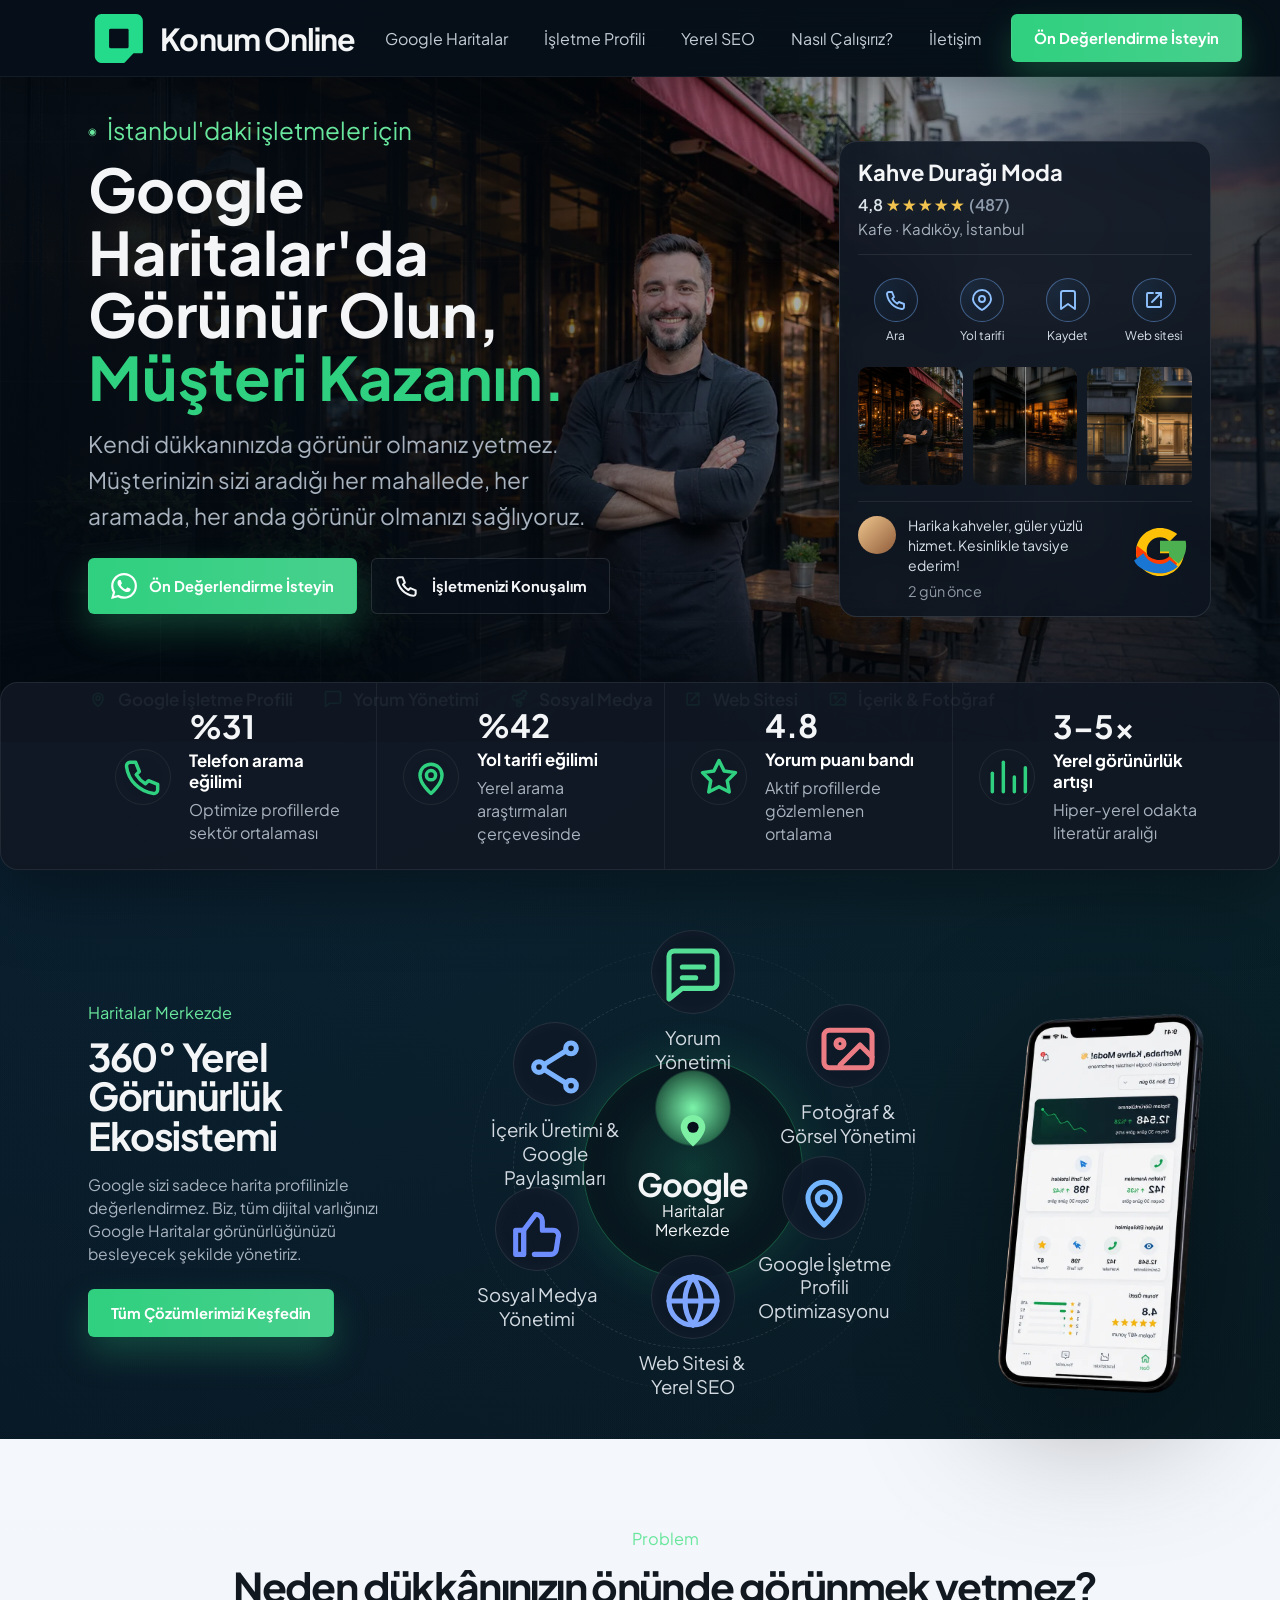
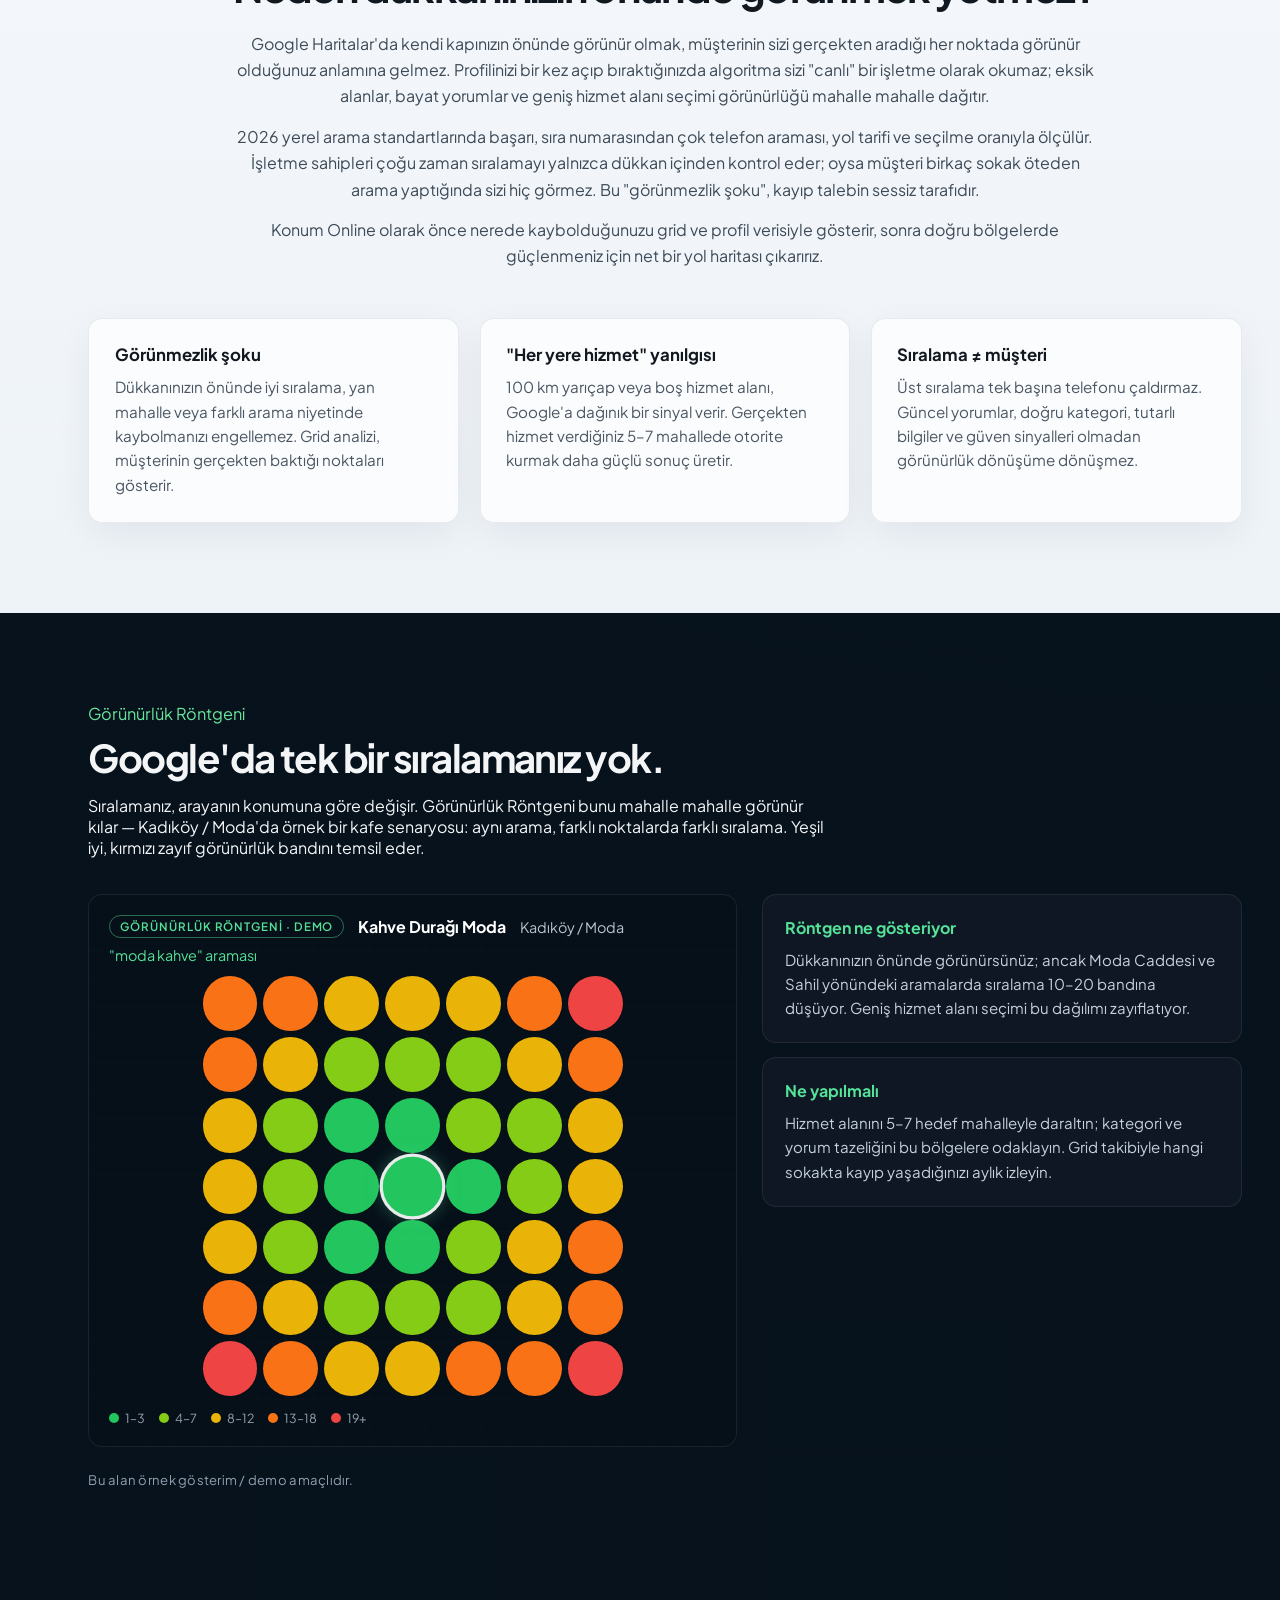
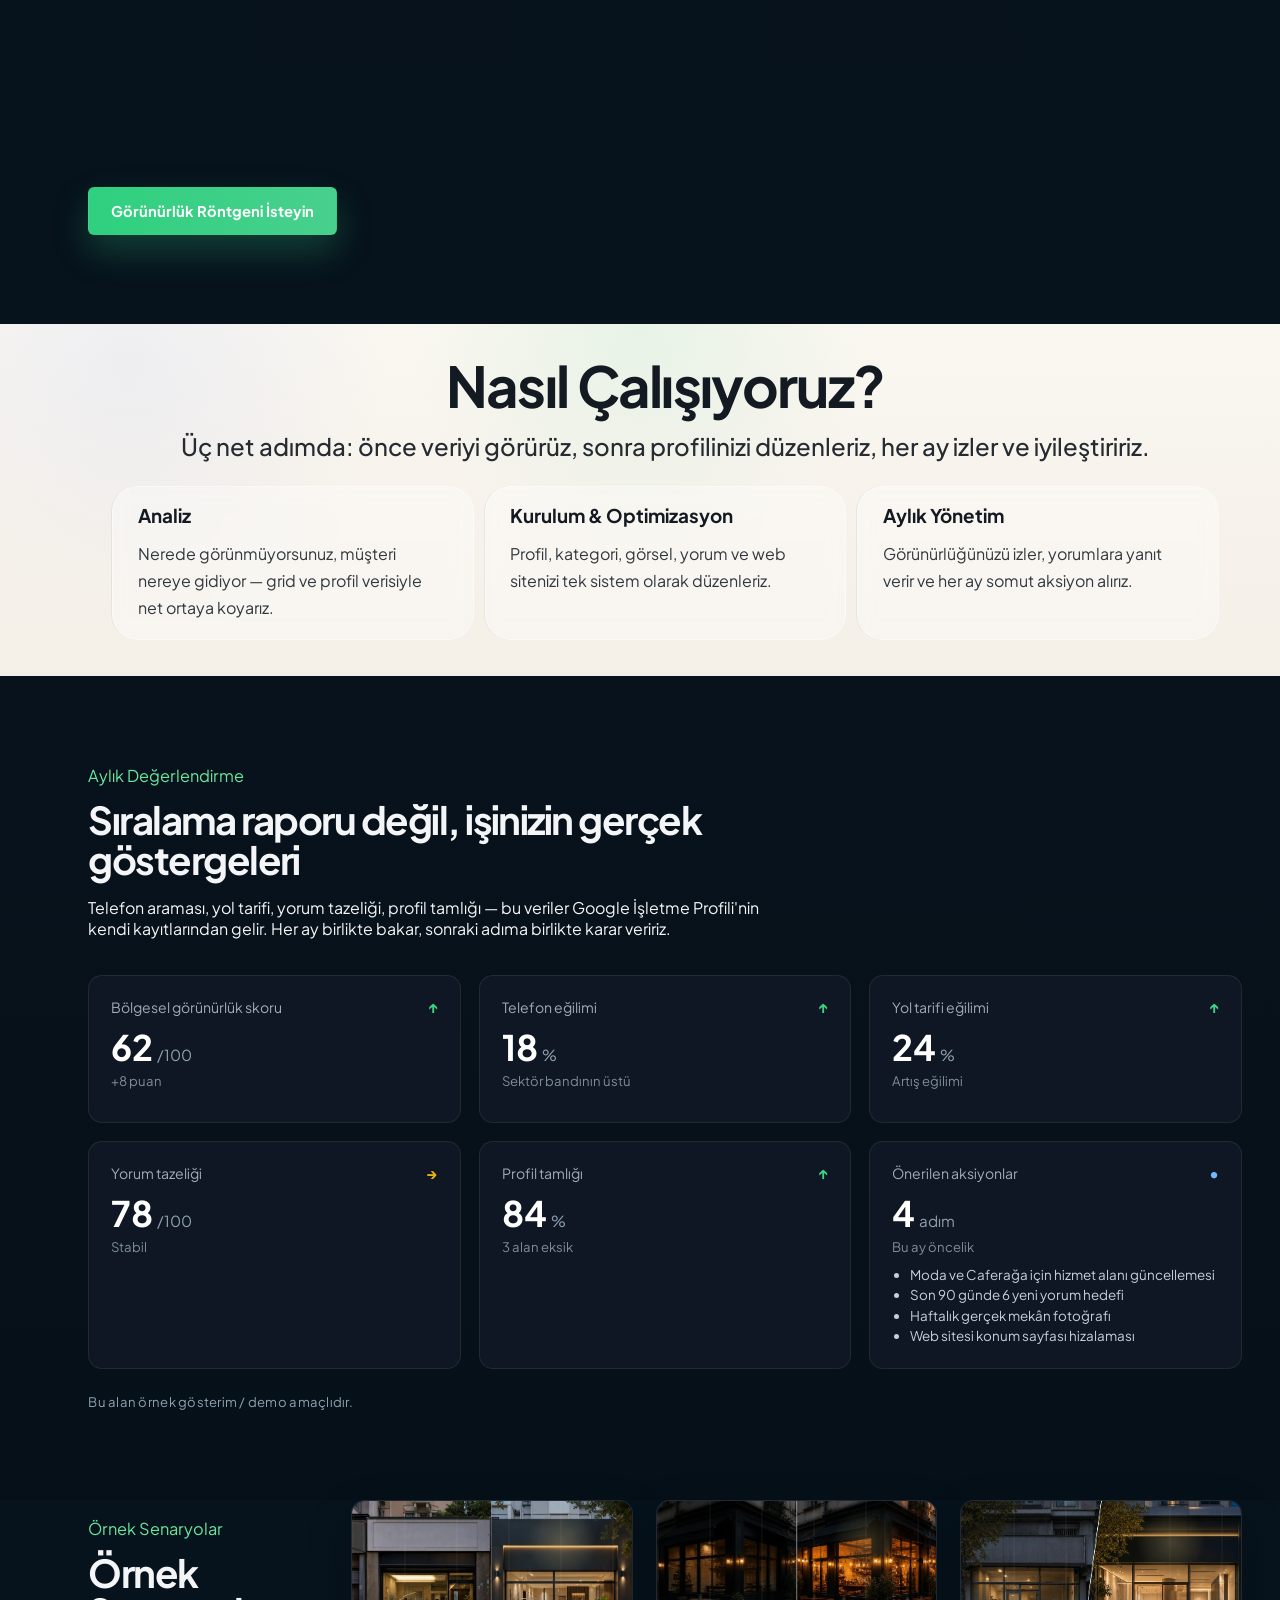
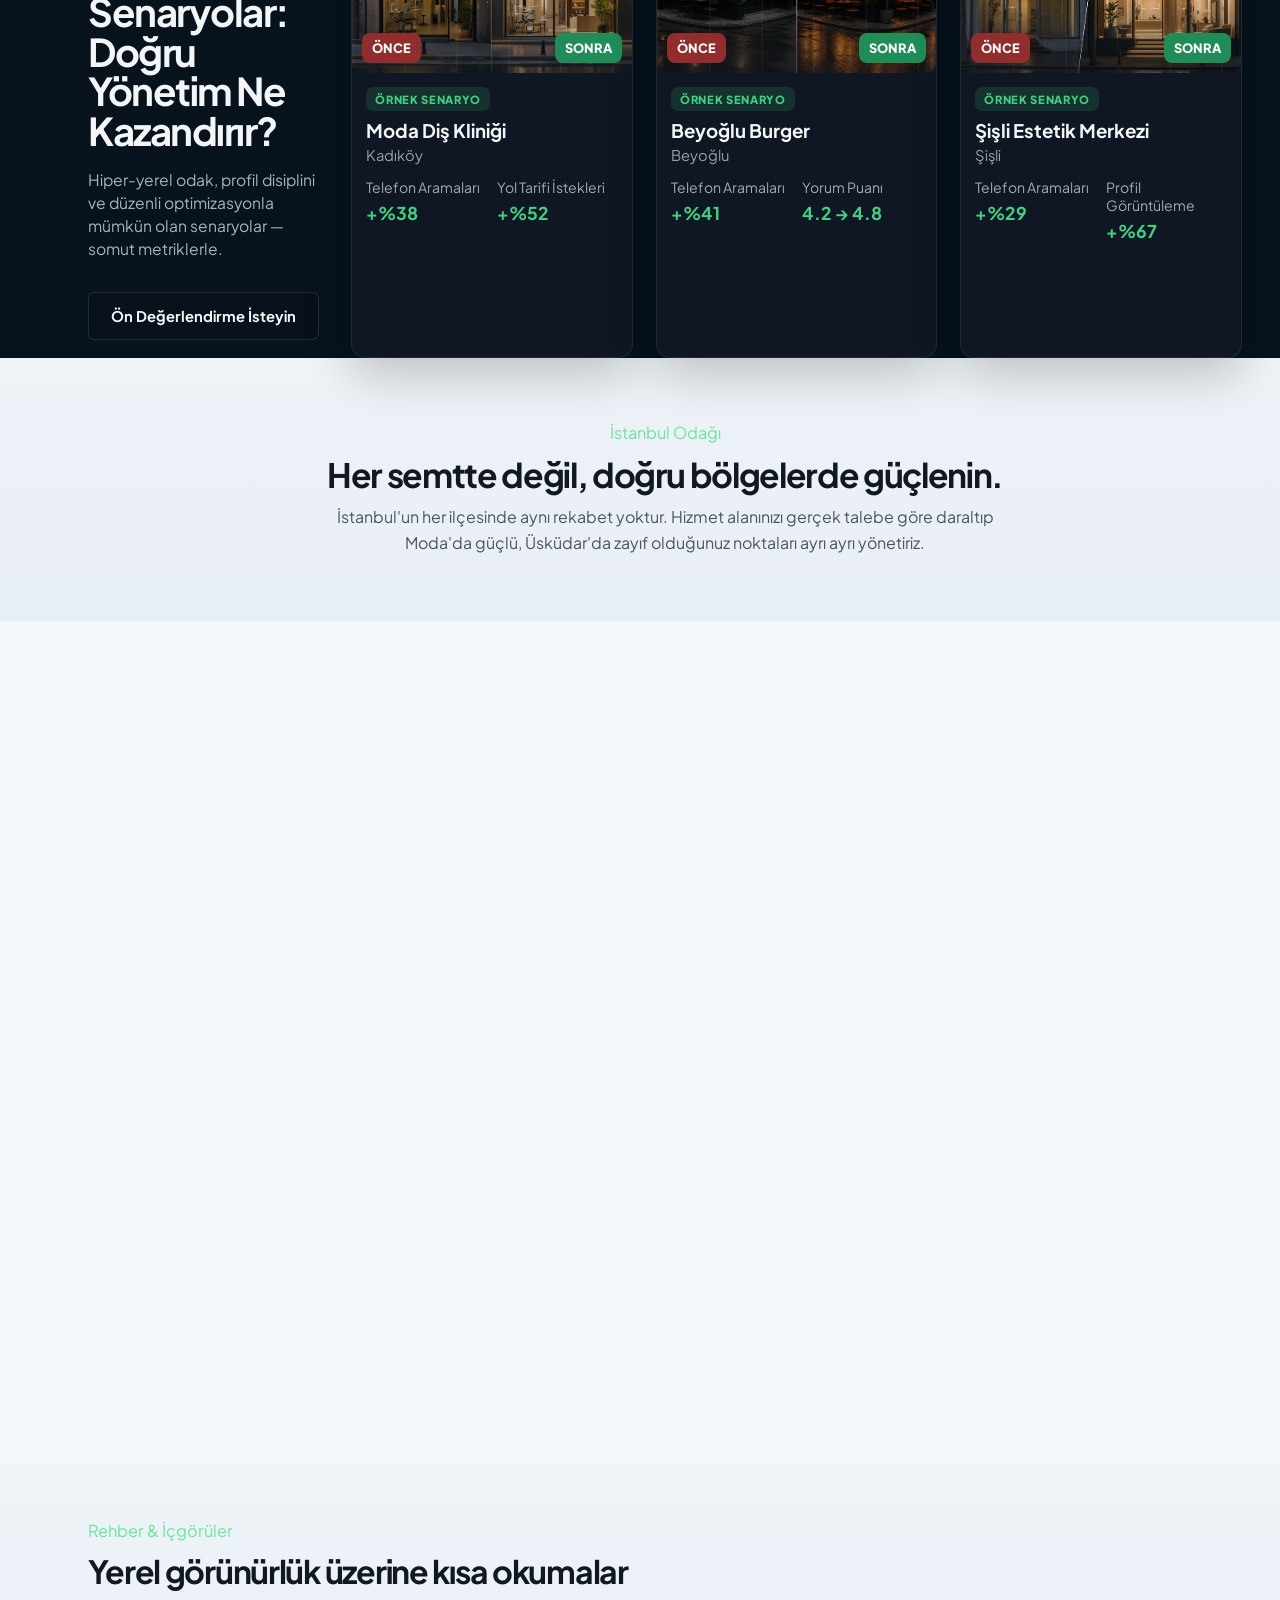
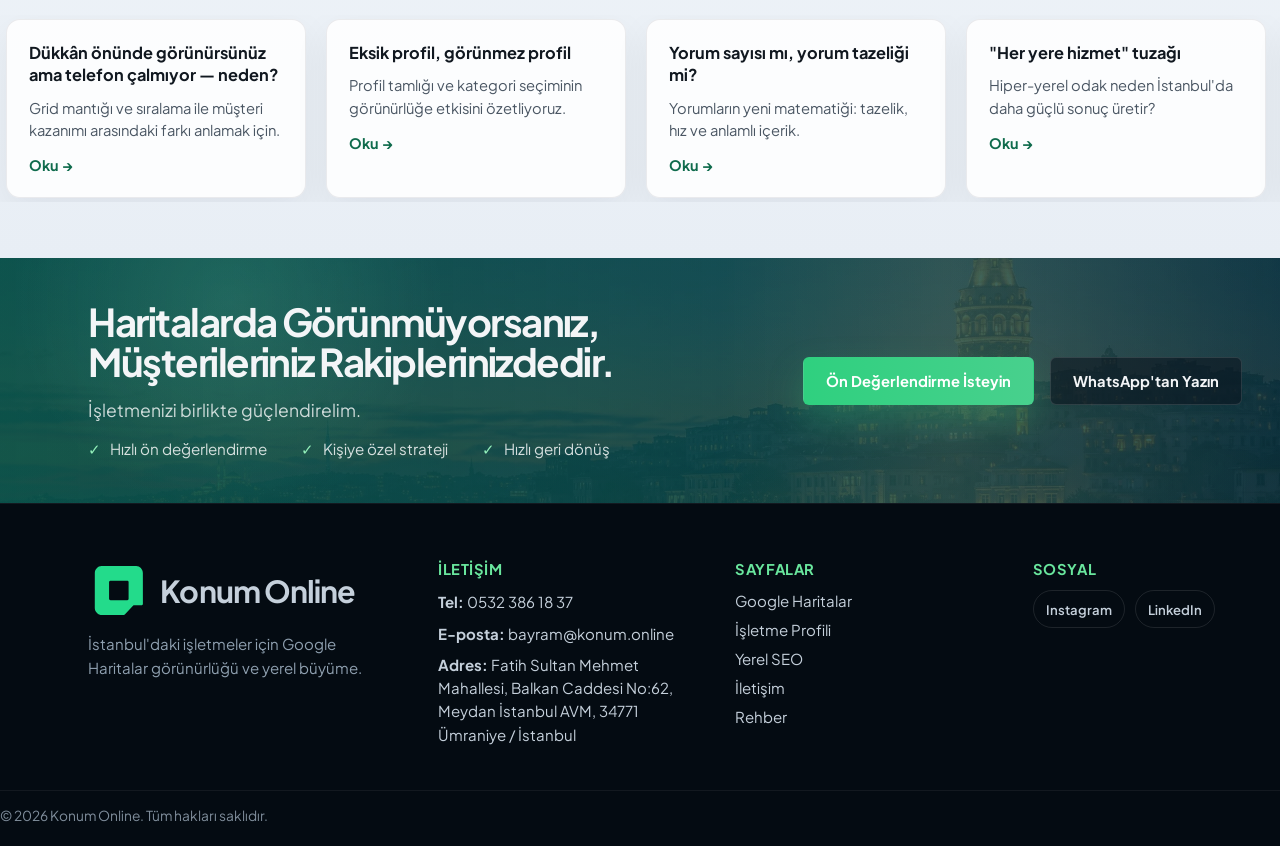
==== commit 8b094fb9: "Gorunurluk Rontgeni kapsam seridi (5 bilesen + ikonlar) Grid bolumune 'Gorunurluk Rontgeni neleri ka" ====
--- a/index.html
+++ b/index.html
@@ -483,6 +483,46 @@
           <div class="visibility-insights" id="visibility-insights-mount"></div>
         </div>
         <p class="demo-disclaimer">Bu alan örnek gösterim / demo amaçlıdır.</p>
+        <div class="xray-scope reveal delay-100">
+          <h3>Görünürlük Röntgeni neleri kapsar?</h3>
+          <div class="xray-scope-grid">
+            <div class="xray-scope-item">
+              <span class="xray-scope-icon" aria-hidden="true">
+                <svg viewBox="0 0 24 24"><rect x="3" y="3" width="7" height="7" rx="1.5"></rect><rect x="14" y="3" width="7" height="7" rx="1.5"></rect><rect x="3" y="14" width="7" height="7" rx="1.5"></rect><circle cx="17.5" cy="17.5" r="3.5"></circle></svg>
+              </span>
+              <h4>Bölge taraması</h4>
+              <p>Mahalle mahalle nerede görünüyor, nerede kayboluyorsunuz — harita üzerinde.</p>
+            </div>
+            <div class="xray-scope-item">
+              <span class="xray-scope-icon" aria-hidden="true">
+                <svg viewBox="0 0 24 24"><path d="M12 3a9 9 0 1 1-9 9"></path><path d="M12 3v9l-6.4 6.4"></path></svg>
+              </span>
+              <h4>Yerel görünürlük payı</h4>
+              <p>Hedef bölgenizdeki aramaların yüzde kaçında ilk 3'te çıkıyorsunuz — tek sayıyla.</p>
+            </div>
+            <div class="xray-scope-item">
+              <span class="xray-scope-icon" aria-hidden="true">
+                <svg viewBox="0 0 24 24"><path d="M8 19s-4.5-3.8-4.5-7.5a4.5 4.5 0 0 1 9 0C12.5 15.2 8 19 8 19Z"></path><circle cx="8" cy="11.5" r="1.5"></circle><path d="M16.5 21s-4-3.4-4-6.7a4 4 0 0 1 8 0c0 3.3-4 6.7-4 6.7Z"></path></svg>
+              </span>
+              <h4>Rakip kıyaslaması</h4>
+              <p>Aynı haritada rakipleriniz nerede güçlü, siz nerede açık veriyorsunuz.</p>
+            </div>
+            <div class="xray-scope-item">
+              <span class="xray-scope-icon" aria-hidden="true">
+                <svg viewBox="0 0 24 24"><path d="M12 3l1.8 4.6L18.4 9l-4.6 1.8L12 15.4l-1.8-4.6L5.6 9l4.6-1.4L12 3Z"></path><path d="M19 14l.9 2.3L22 17l-2.1.9L19 20l-.9-2.1L16 17l2.1-.7L19 14Z"></path><path d="M5 15l.7 1.8L7.5 17l-1.8.8L5 19.5l-.7-1.7L2.5 17l1.8-.2L5 15Z"></path></svg>
+              </span>
+              <h4>Yapay zekâ görünürlüğü</h4>
+              <p>ChatGPT, Gemini ve Google yapay zekâ özetleri işletmenizi öneriyor mu?</p>
+            </div>
+            <div class="xray-scope-item">
+              <span class="xray-scope-icon" aria-hidden="true">
+                <svg viewBox="0 0 24 24"><path d="M12 3 4.5 6v5c0 4.6 3.2 8.3 7.5 10 4.3-1.7 7.5-5.4 7.5-10V6L12 3Z"></path><path d="m8.8 11.8 2.2 2.2 4.2-4.5"></path></svg>
+              </span>
+              <h4>Profil &amp; veri tutarlılığı</h4>
+              <p>Profil tamlığı, kategori doğruluğu ve isim-adres-telefon tutarlılığı denetimi.</p>
+            </div>
+          </div>
+        </div>
         <div class="visibility-cta">
           <a class="btn btn-primary" href="/iletisim/" data-cta="grid">Görünürlük Röntgeni İsteyin</a>
         </div>
--- a/css/style.css
+++ b/css/style.css
@@ -1853,6 +1853,63 @@
   margin-top: 18px;
 }
 
+.xray-scope {
+  margin-top: clamp(28px, 3.5vw, 44px);
+}
+
+.xray-scope h3 {
+  margin: 0 0 16px;
+  font-size: clamp(1.1rem, 1.6vw, 1.35rem);
+  color: #f3f5f7;
+}
+
+.xray-scope-grid {
+  display: grid;
+  grid-template-columns: repeat(auto-fit, minmax(190px, 1fr));
+  gap: 14px;
+}
+
+.xray-scope-item {
+  background: rgba(16, 24, 36, 0.92);
+  border: 1px solid rgba(255, 255, 255, 0.08);
+  border-radius: var(--radius-md);
+  padding: 16px;
+}
+
+.xray-scope-icon {
+  display: inline-flex;
+  width: 38px;
+  height: 38px;
+  align-items: center;
+  justify-content: center;
+  border-radius: 10px;
+  background: rgba(47, 208, 127, 0.12);
+  margin-bottom: 12px;
+}
+
+.xray-scope-icon svg {
+  width: 20px;
+  height: 20px;
+  fill: none;
+  stroke: #55e198;
+  stroke-width: 1.6;
+  stroke-linecap: round;
+  stroke-linejoin: round;
+}
+
+.xray-scope-item h4 {
+  margin: 0 0 6px;
+  font-size: .98rem;
+  color: #f3f5f7;
+}
+
+.xray-scope-item p {
+  margin: 0;
+  font-size: .86rem;
+  line-height: 1.55;
+  color: #b8c3cf;
+}
+
 .dashboard-section {
   padding: clamp(56px, 7vw, 96px) 0;
   background: linear-gradient(180deg, #08121c 0%, #061018 100%);
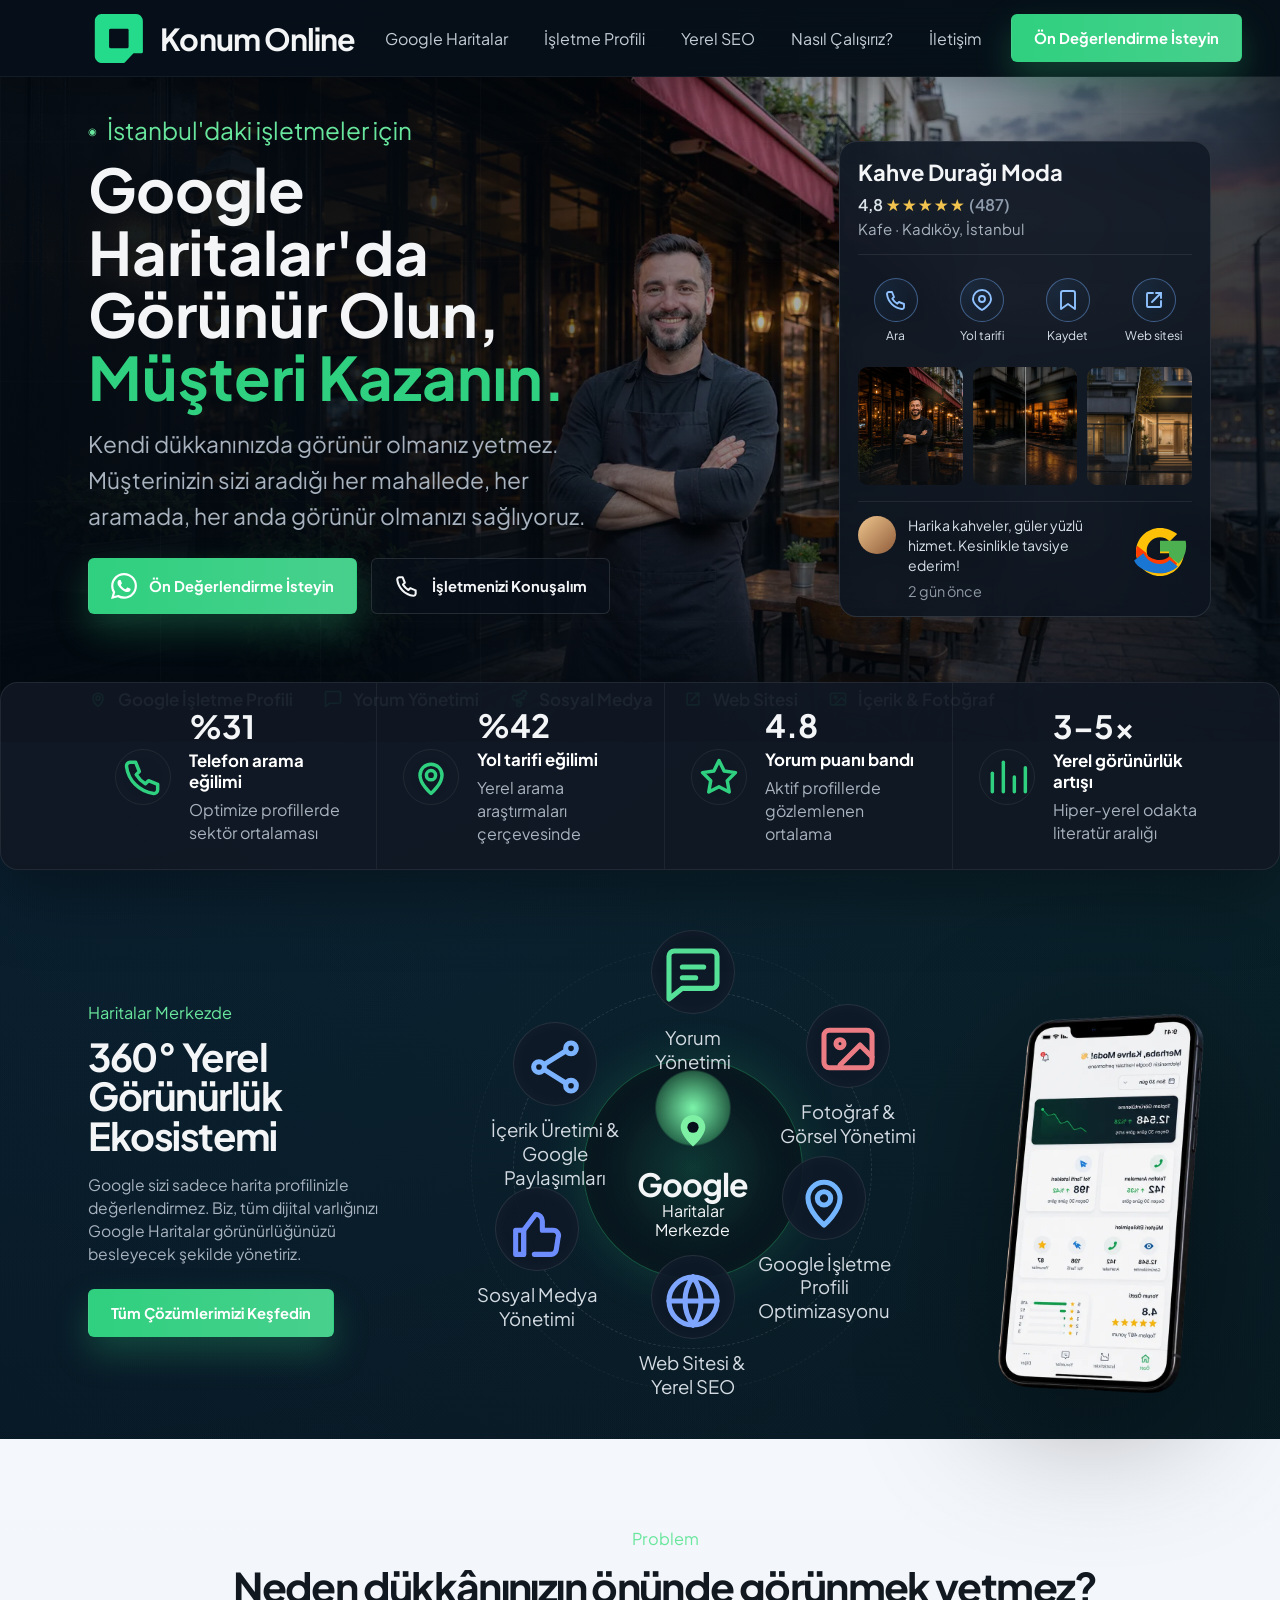
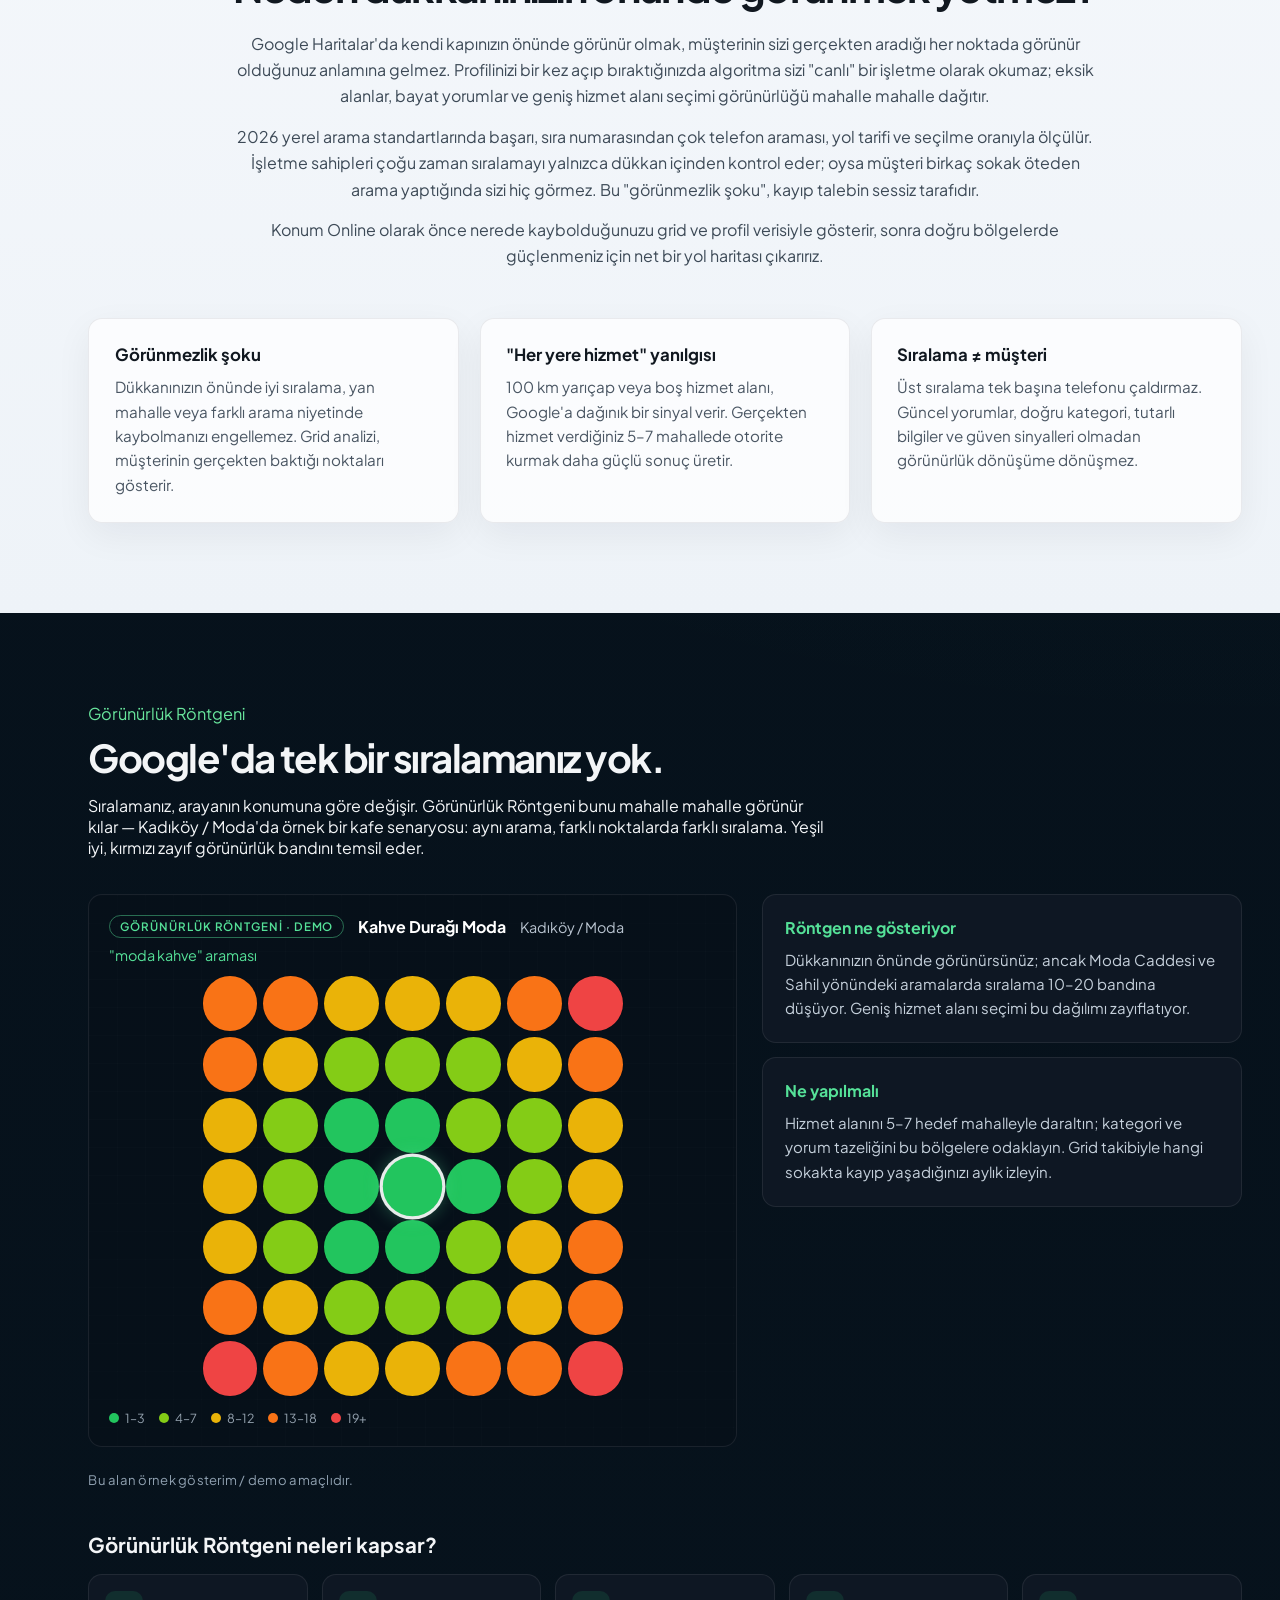
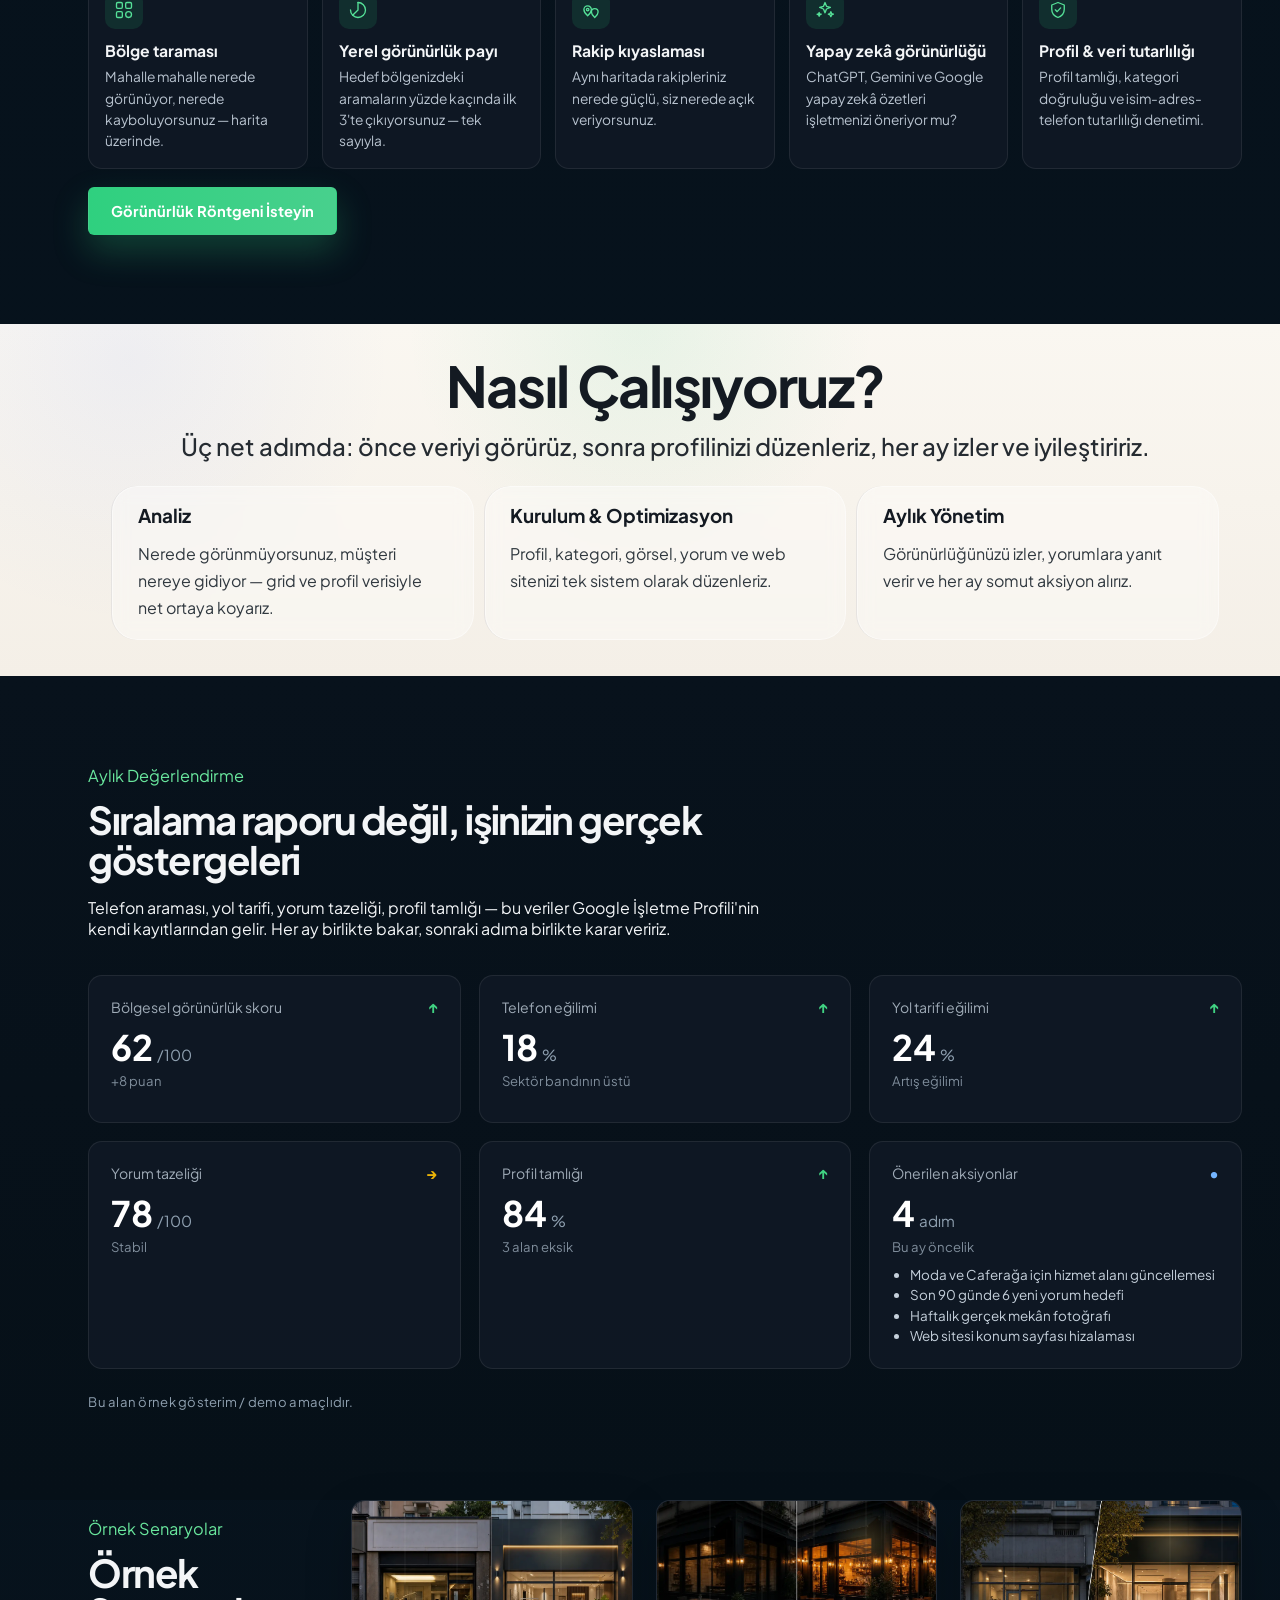
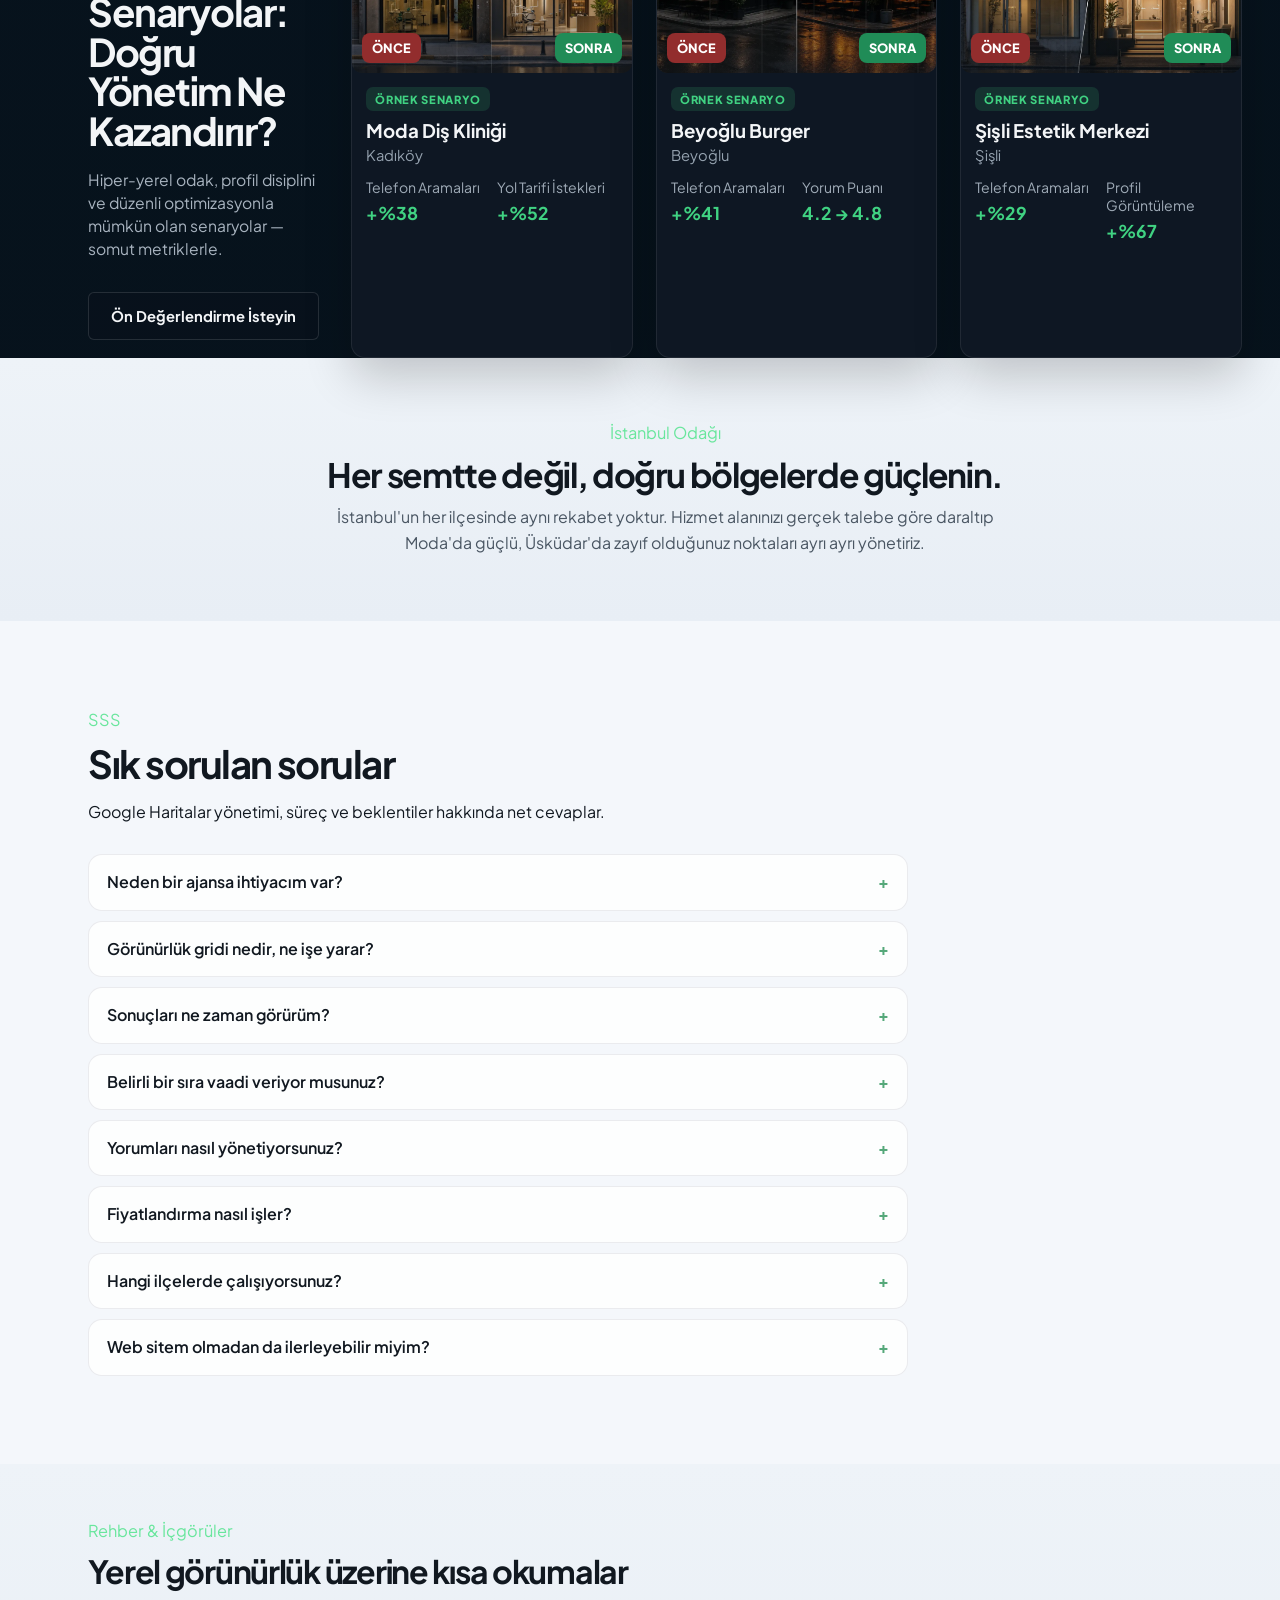
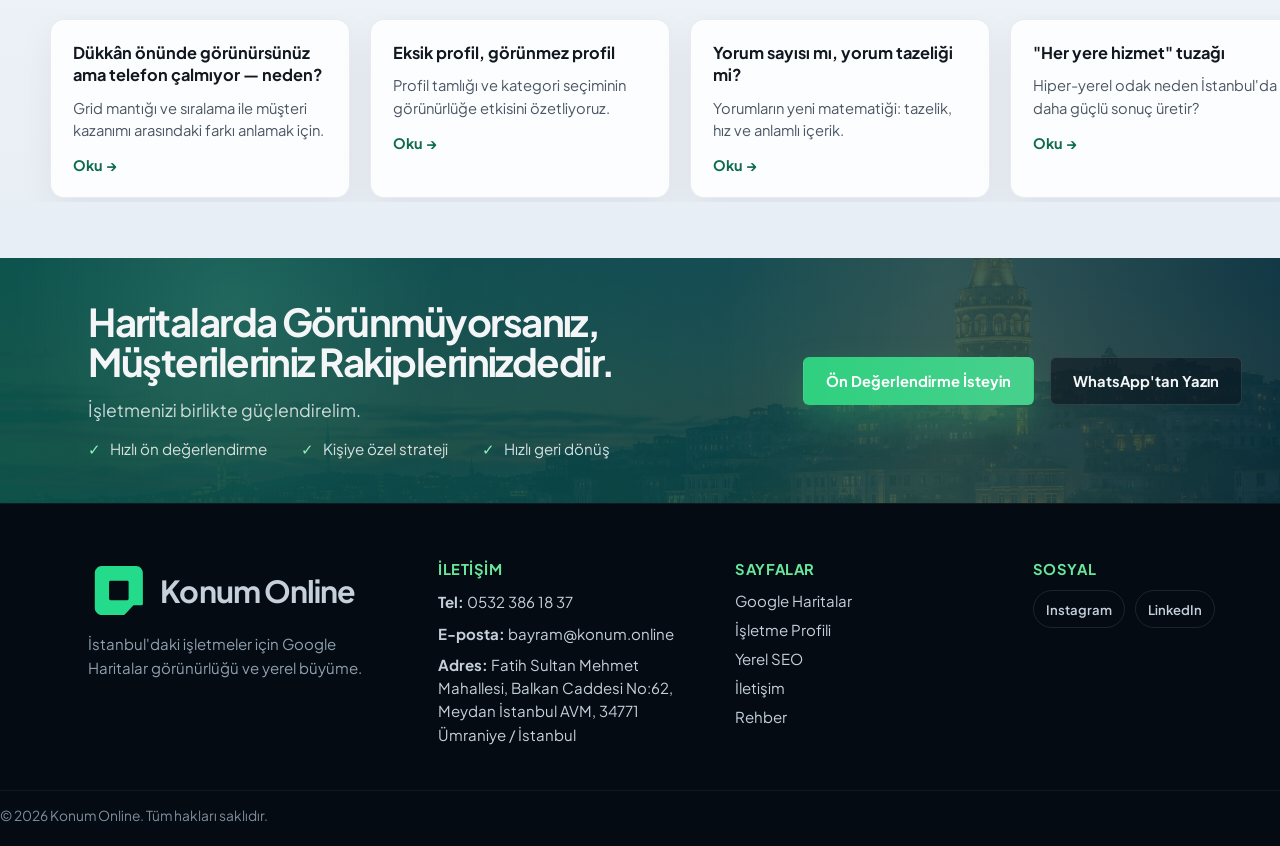
==== commit 4f041749: "Gorev 6: ornek senaryo detay sayfalari" ====
--- a/index.html
+++ b/index.html
@@ -577,7 +577,7 @@
           <a class="btn btn-outline" href="/iletisim/" data-cta="dashboard">Ön Değerlendirme İsteyin</a>
         </div>
 
-        <article class="case-card reveal delay-100">
+        <a class="case-card reveal delay-100" href="/senaryolar/moda-dis-klinigi/" data-cta="scenario">
           <div class="case-image">
             <div class="before-after">
               <span class="pill red">ÖNCE</span>
@@ -593,9 +593,9 @@
               <div><span>Yol Tarifi İstekleri</span><strong>+%52</strong></div>
             </div>
           </div>
-        </article>
-
-        <article class="case-card reveal delay-100">
+        </a>
+
+        <a class="case-card reveal delay-100" href="/senaryolar/beyoglu-burger/" data-cta="scenario">
           <div class="case-image" style="background-image:url('assets/case-burger.webp');">
             <div class="before-after">
               <span class="pill red">ÖNCE</span>
@@ -611,9 +611,9 @@
               <div><span>Yorum Puanı</span><strong>4.2 → 4.8</strong></div>
             </div>
           </div>
-        </article>
-
-        <article class="case-card reveal delay-100">
+        </a>
+
+        <a class="case-card reveal delay-100" href="/senaryolar/sisli-estetik-merkezi/" data-cta="scenario">
           <div class="case-image" style="background-image:url('assets/case-aesthetic-clinic.webp');">
             <div class="before-after">
               <span class="pill red">ÖNCE</span>
@@ -629,7 +629,7 @@
               <div><span>Profil Görüntüleme</span><strong>+%67</strong></div>
             </div>
           </div>
-        </article>
+        </a>
       </div>
     </section>
 
--- a/css/style.css
+++ b/css/style.css
@@ -2613,3 +2613,115 @@
     grid-template-columns: 1fr;
   }
 }
+
+/* —— Örnek senaryo detay sayfaları —— */
+a.case-card {
+  text-decoration: none;
+  color: inherit;
+  display: block;
+}
+
+.scenario-disclaimer {
+  background: rgba(249, 115, 22, 0.1);
+  border: 1px solid rgba(249, 115, 22, 0.38);
+  border-radius: 12px;
+  padding: 14px 18px;
+  font-size: 0.92rem;
+  line-height: 1.55;
+  color: #fcd9b8;
+  margin-bottom: 1.5rem;
+}
+
+.scenario-disclaimer strong {
+  color: #fdba74;
+}
+
+.scenario-grids {
+  display: grid;
+  grid-template-columns: repeat(2, minmax(0, 1fr));
+  gap: clamp(16px, 3vw, 28px);
+  margin: 1.5rem 0;
+}
+
+.scenario-grid-panel h3 {
+  font-size: 1rem;
+  margin: 0 0 10px;
+  color: #e8eef5;
+}
+
+.scenario-grid-panel .visibility-map-wrap {
+  padding: 14px;
+}
+
+.visibility-map.visibility-map--mini {
+  max-width: 100%;
+  gap: 4px;
+}
+
+.visibility-map--mini .grid-cell.is-business::after {
+  width: 10px;
+  height: 10px;
+}
+
+.scenario-timeline {
+  list-style: none;
+  margin: 1.5rem 0 0;
+  padding: 0 0 0 1.25rem;
+  border-left: 2px solid rgba(85, 225, 152, 0.35);
+}
+
+.scenario-timeline li {
+  position: relative;
+  padding: 0 0 1.75rem 1.25rem;
+}
+
+.scenario-timeline li::before {
+  content: "";
+  position: absolute;
+  left: -1.38rem;
+  top: 0.45rem;
+  width: 10px;
+  height: 10px;
+  border-radius: 50%;
+  background: #55e198;
+  box-shadow: 0 0 0 3px rgba(85, 225, 152, 0.2);
+}
+
+.scenario-timeline h3 {
+  font-size: 1.05rem;
+  margin: 0 0 0.35rem;
+  color: #55e198;
+}
+
+.scenario-results {
+  display: grid;
+  grid-template-columns: repeat(2, minmax(0, 1fr));
+  gap: 12px;
+  margin: 1.25rem 0 1.5rem;
+}
+
+.scenario-results div {
+  background: rgba(255, 255, 255, 0.04);
+  border: 1px solid rgba(255, 255, 255, 0.08);
+  border-radius: 12px;
+  padding: 14px 16px;
+}
+
+.scenario-results span {
+  display: block;
+  font-size: 0.82rem;
+  color: #9aa8b6;
+  margin-bottom: 4px;
+}
+
+.scenario-results strong {
+  font-size: 1.35rem;
+  color: #55e198;
+}
+
+@media (max-width: 720px) {
+  .scenario-grids,
+  .scenario-results {
+    grid-template-columns: 1fr;
+  }
+}
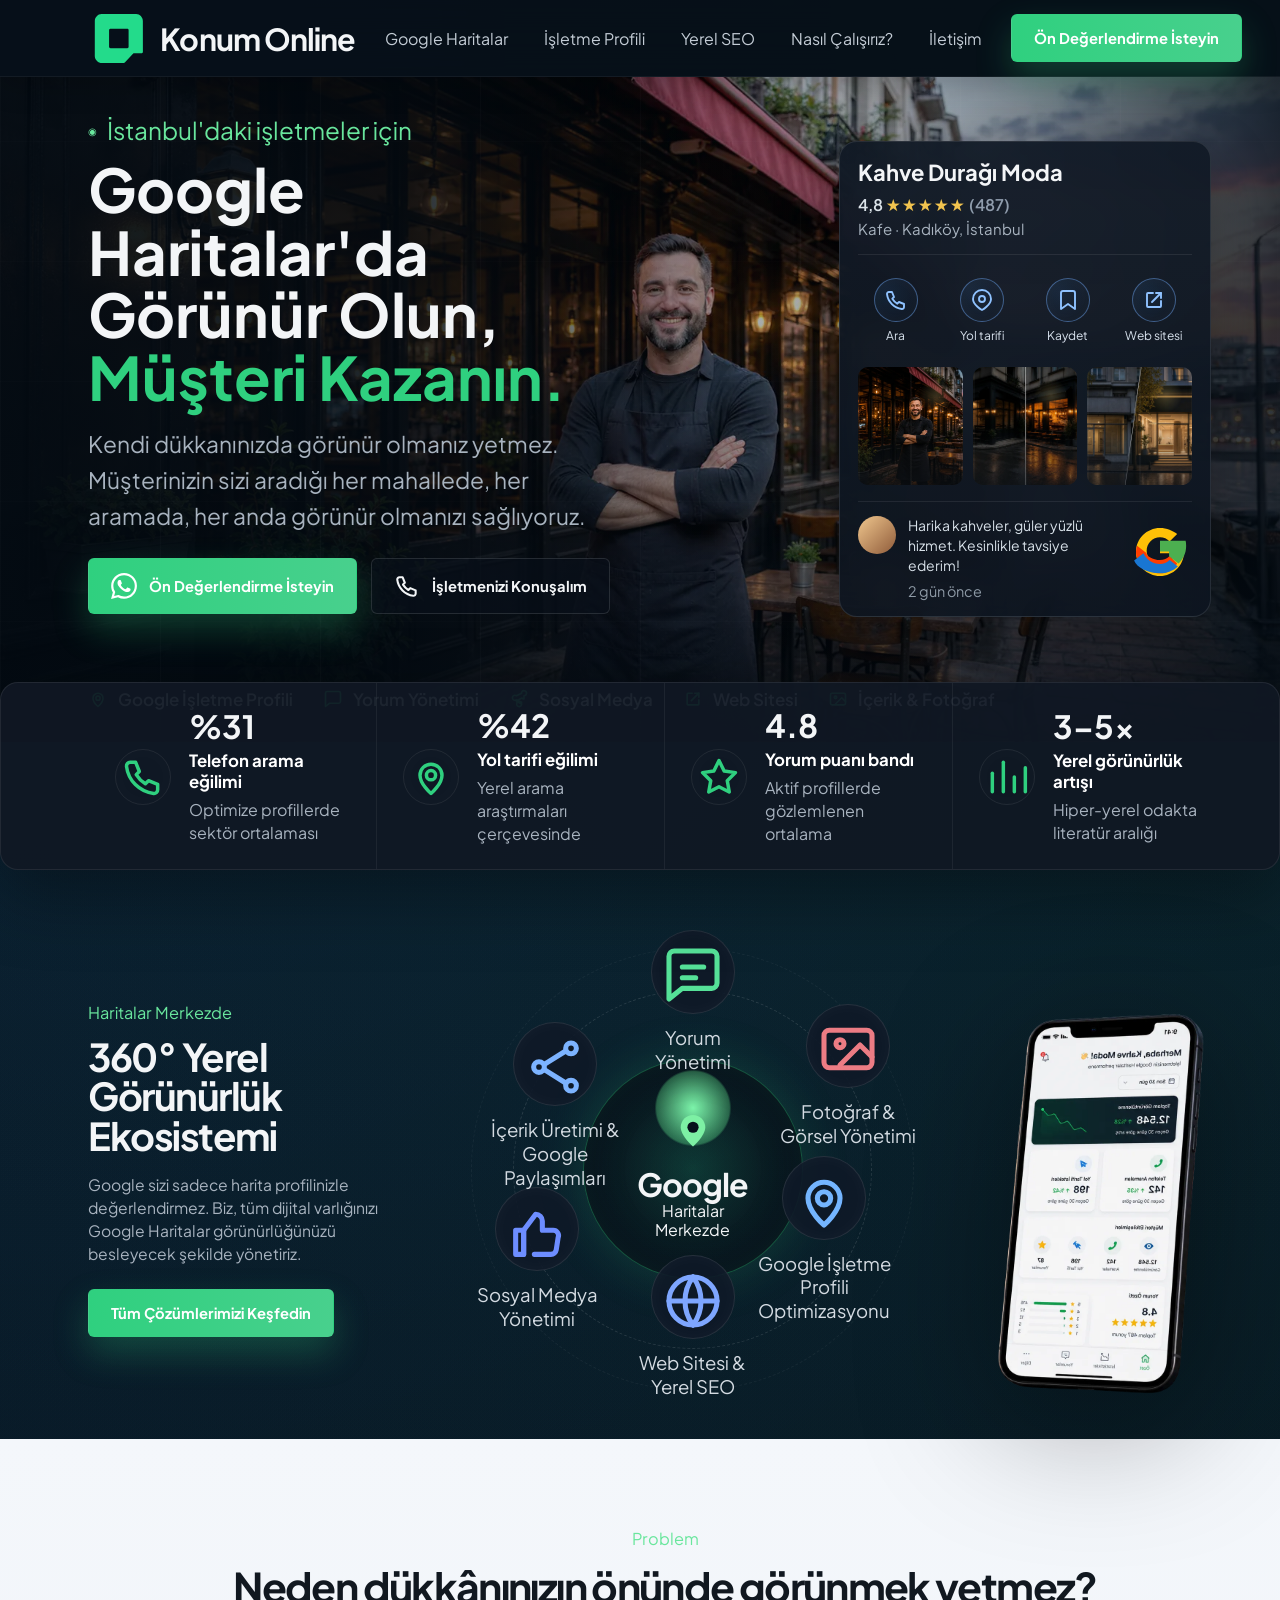
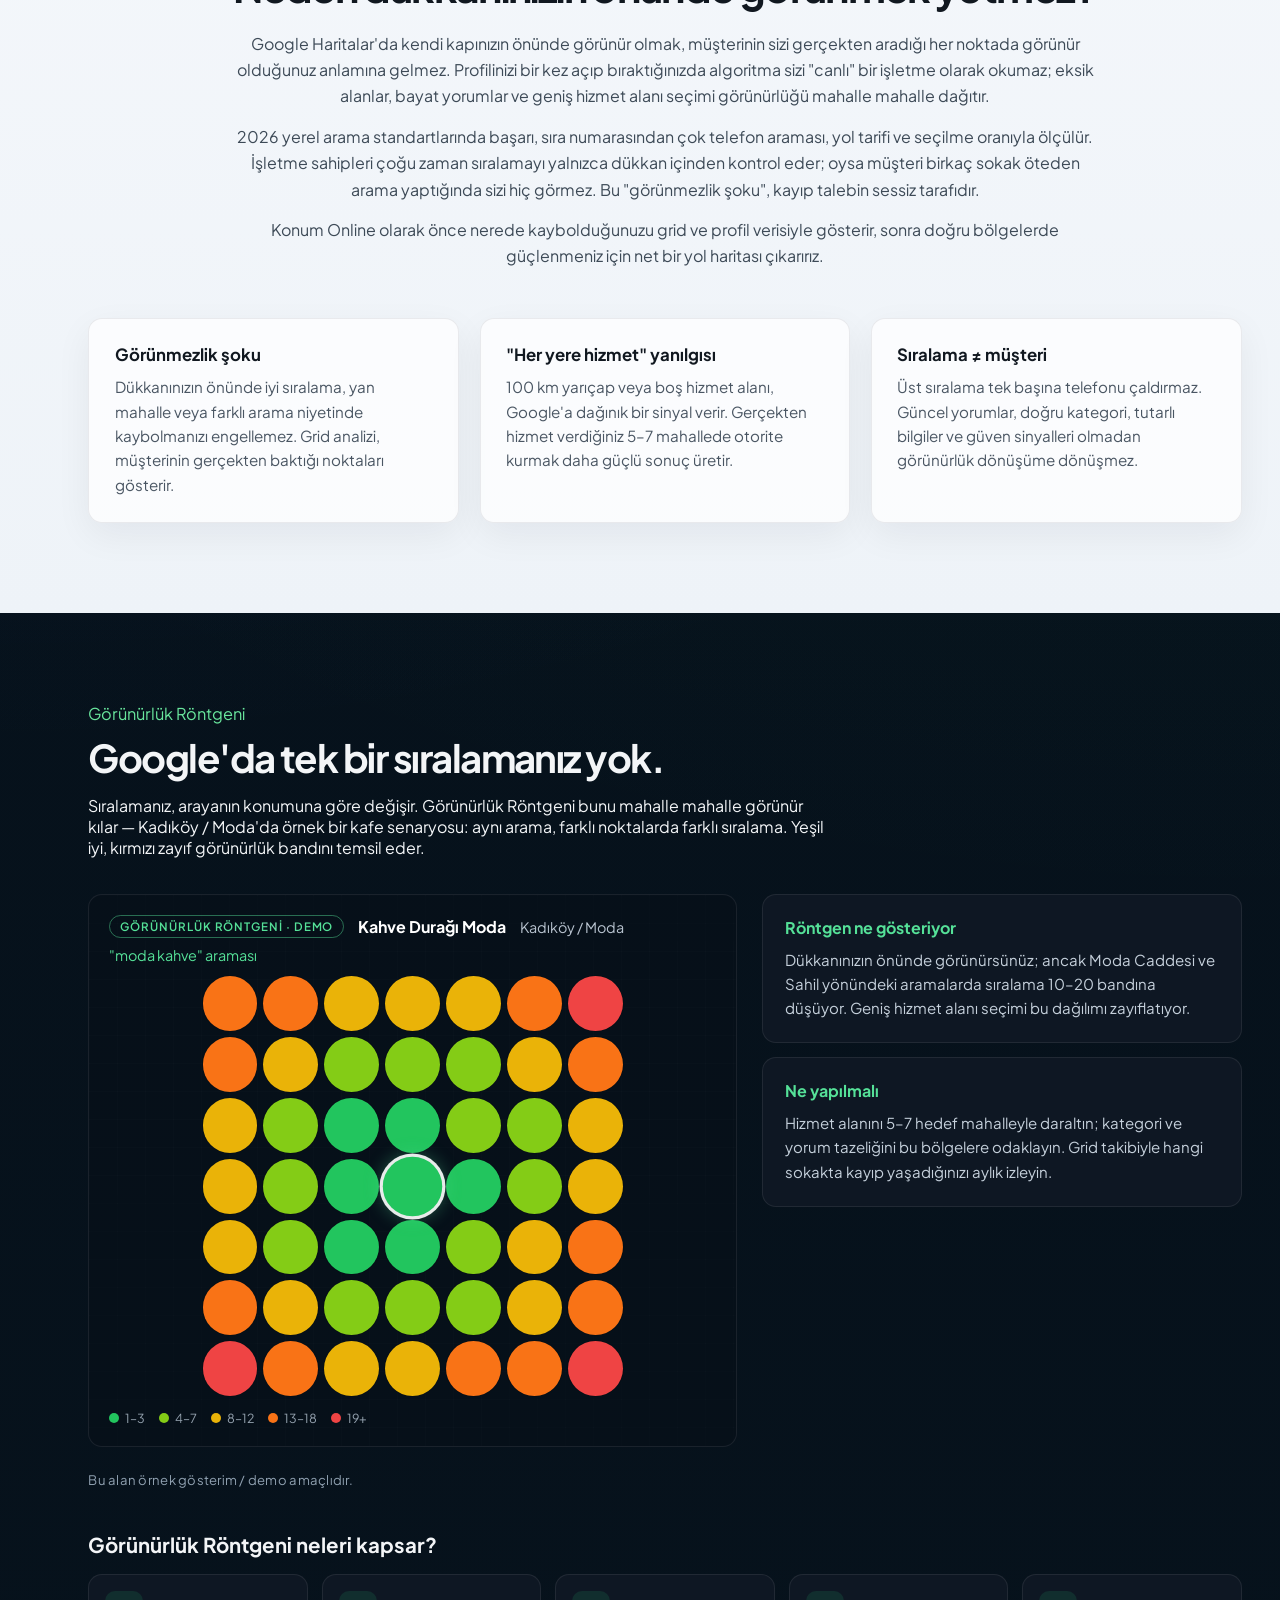
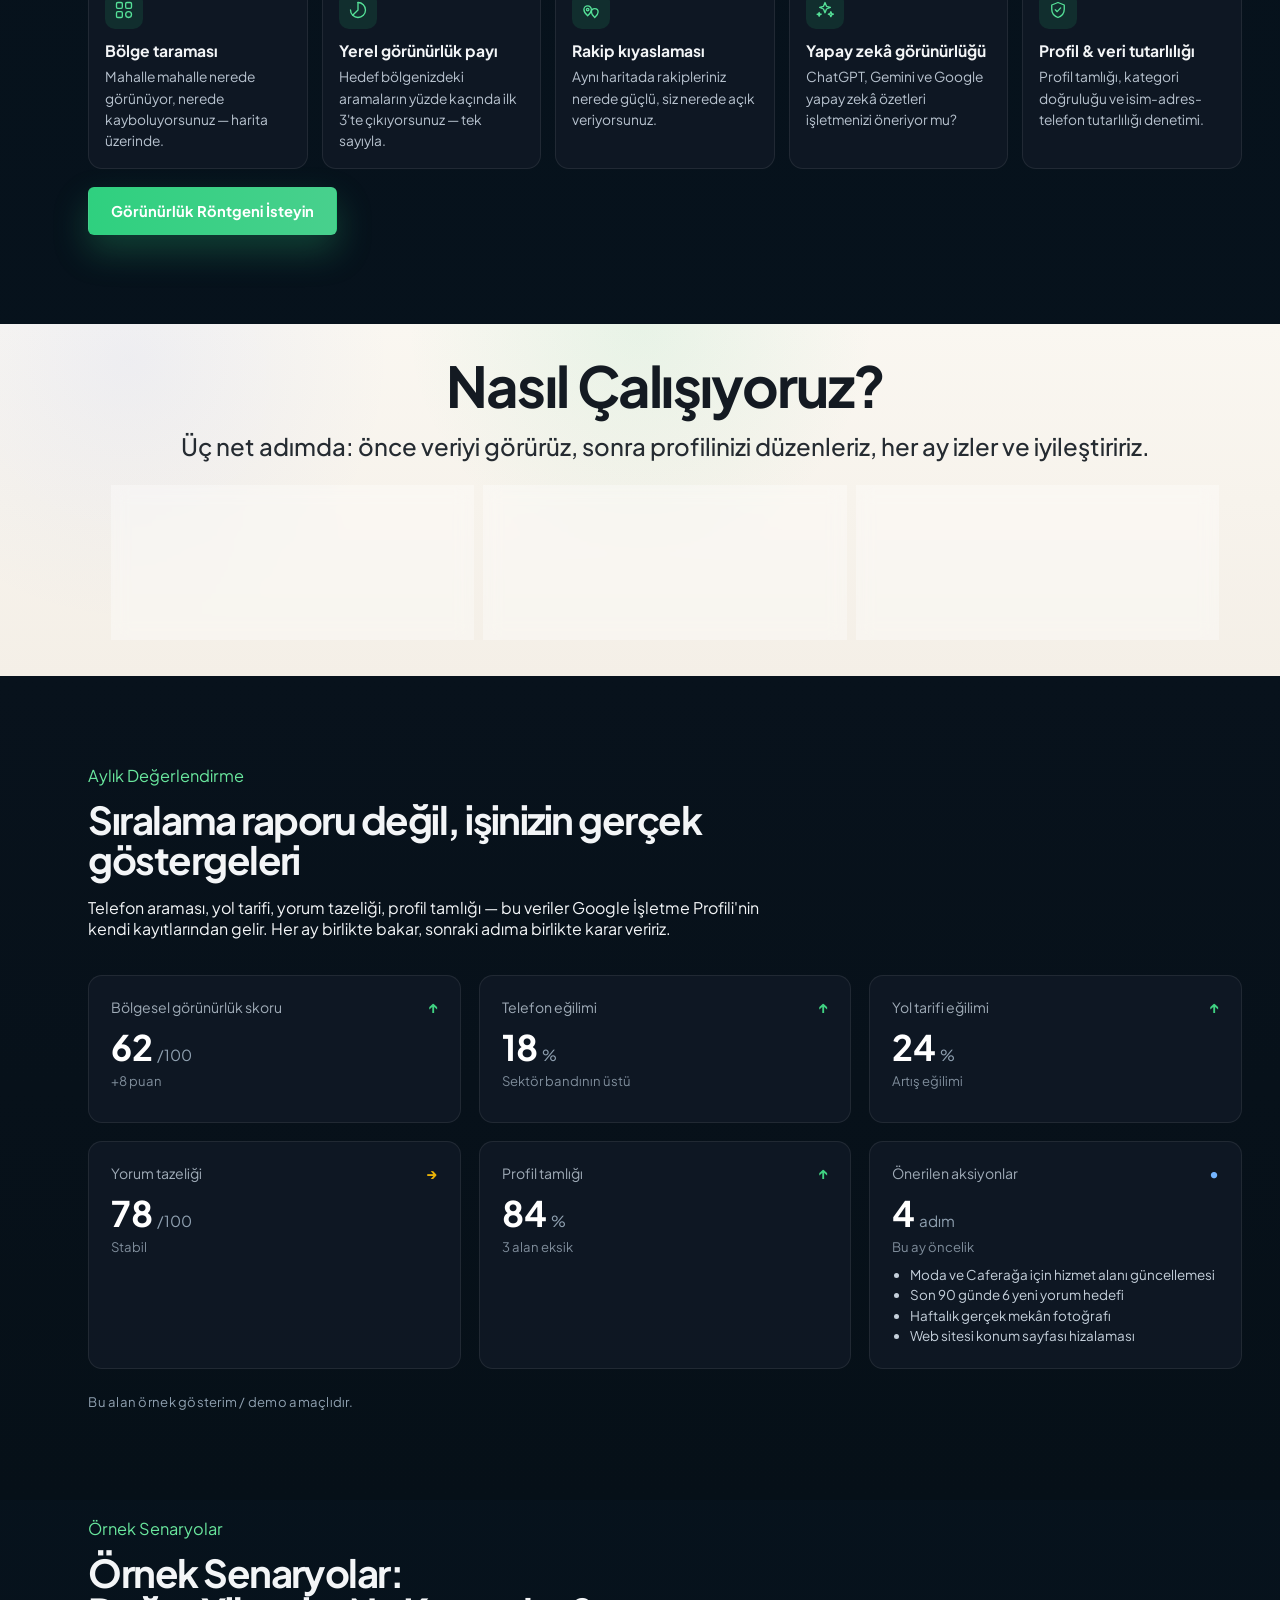
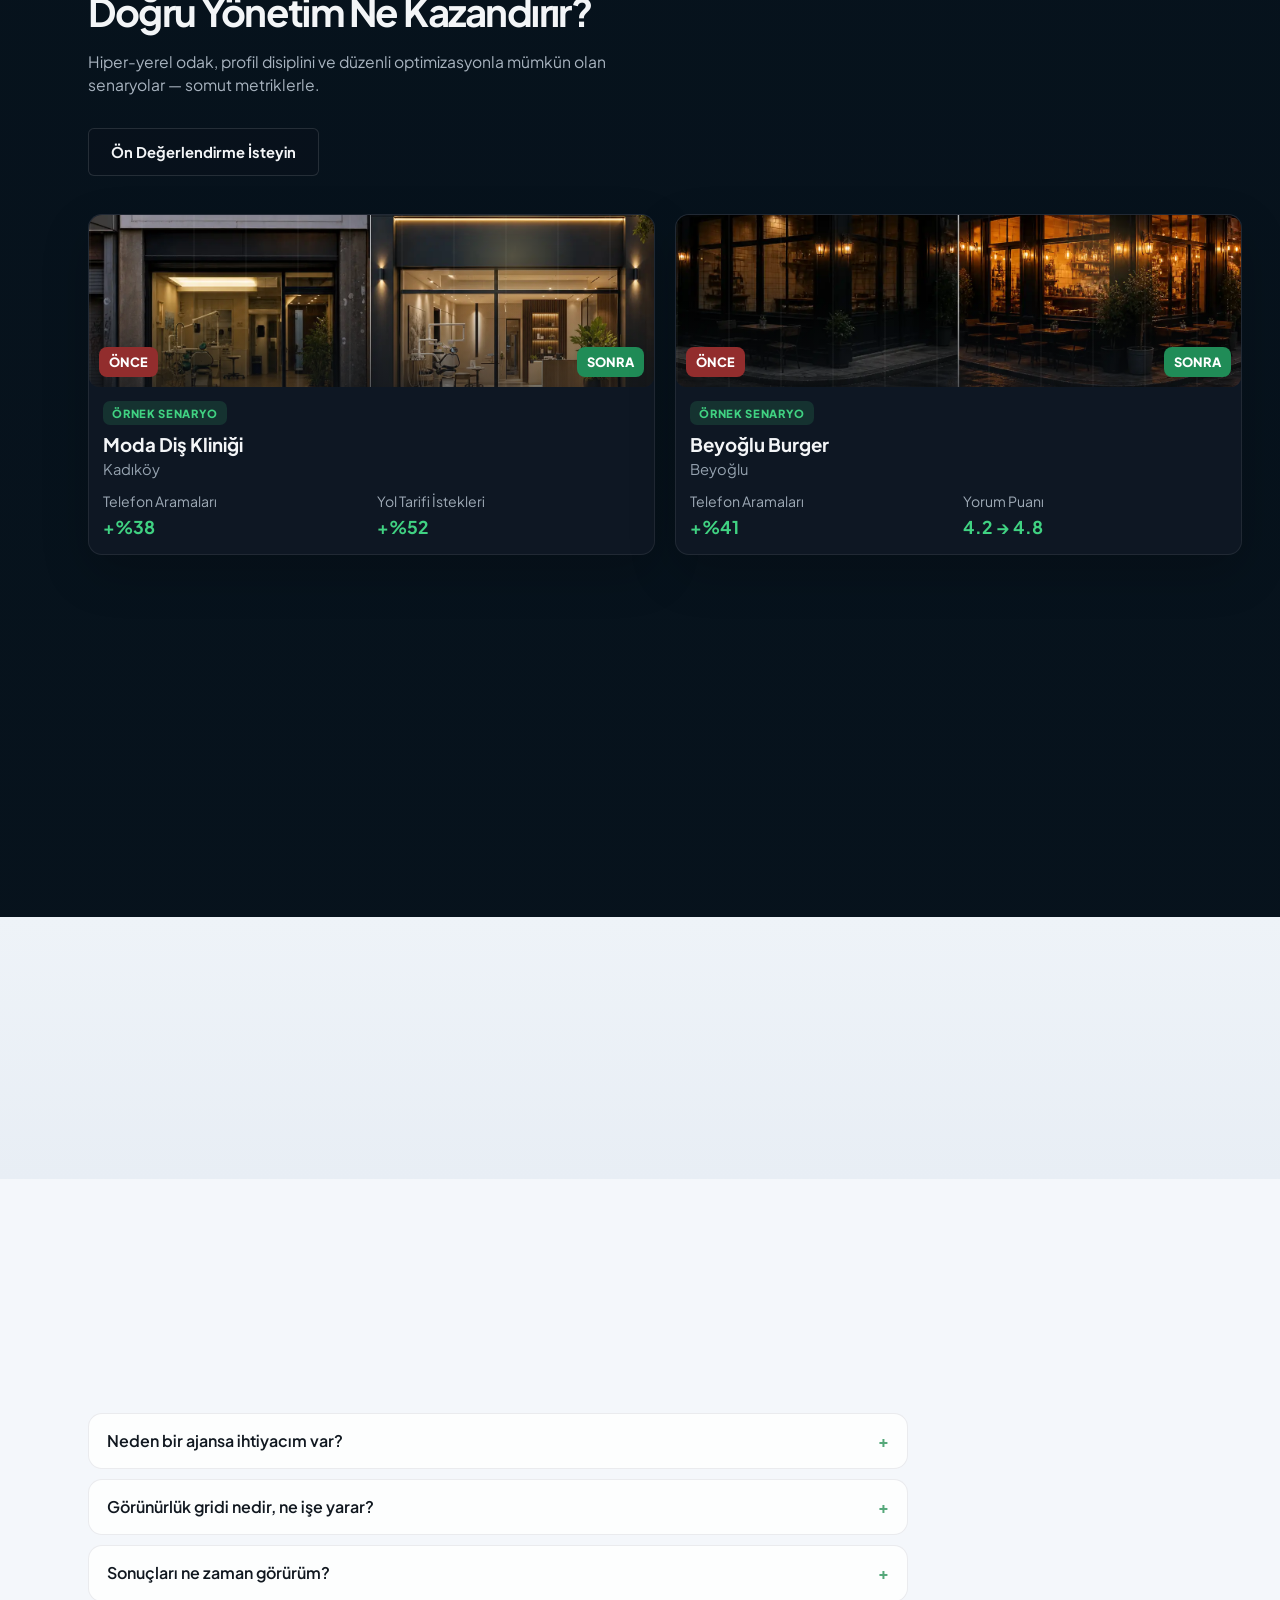
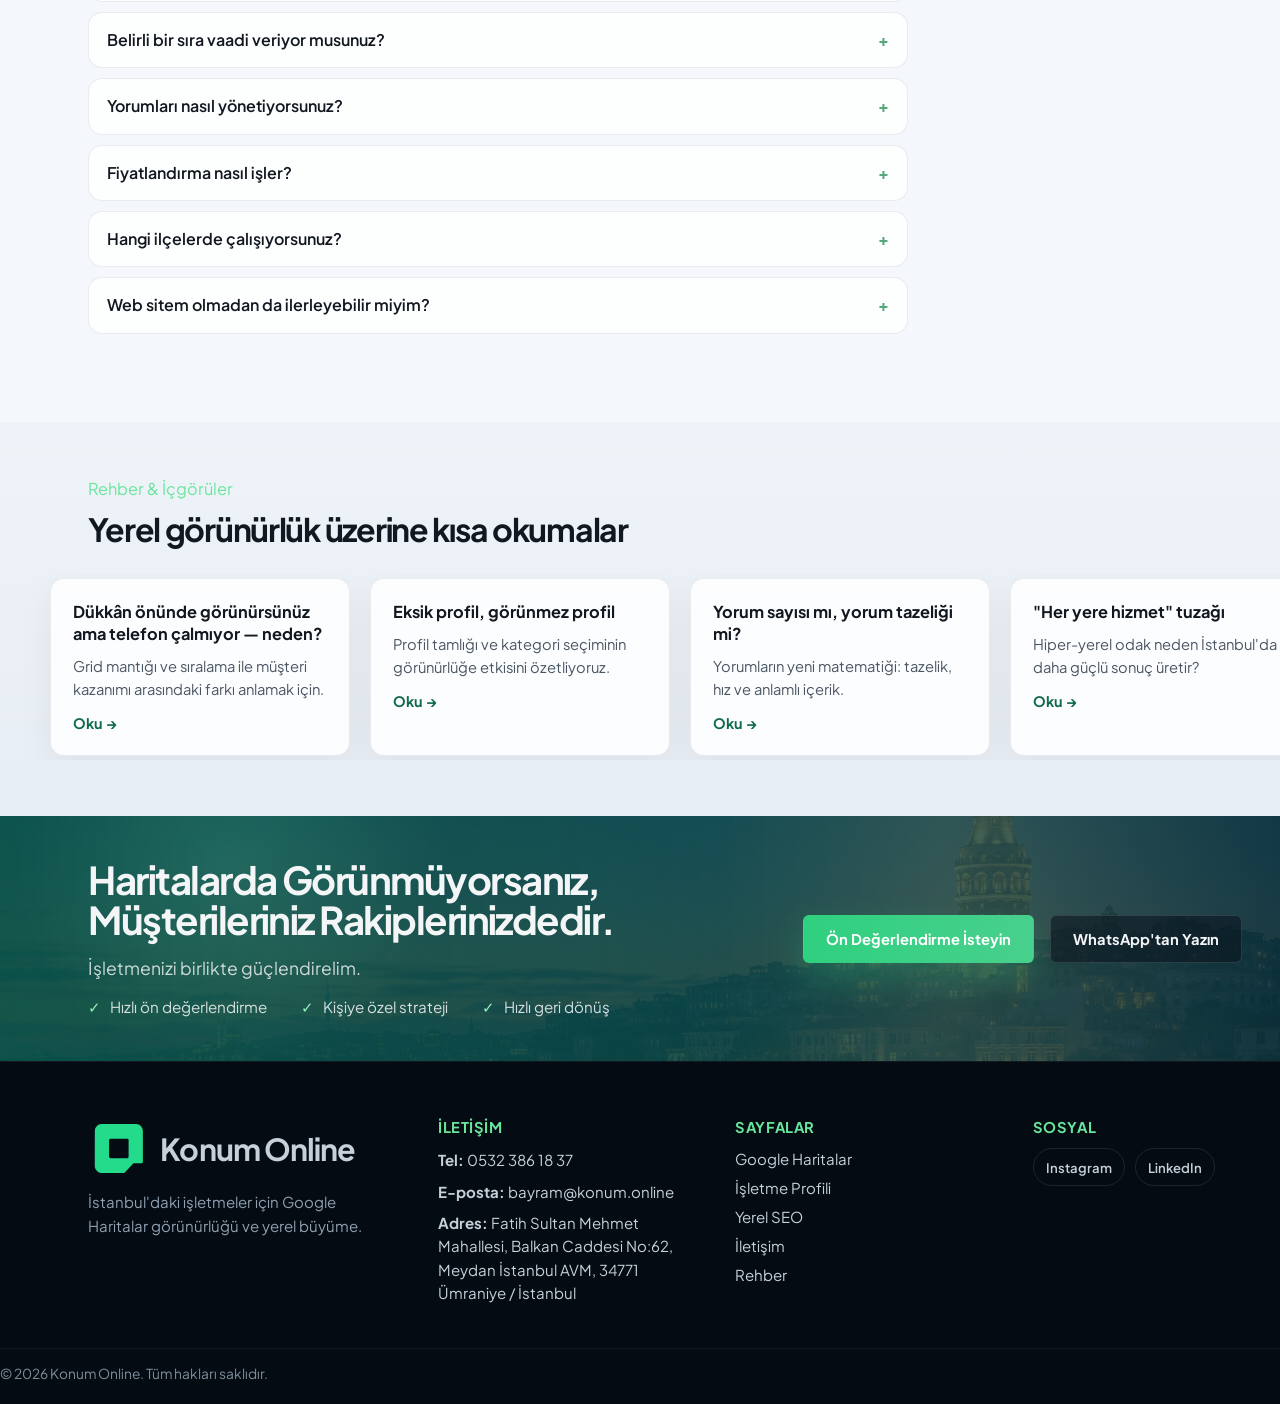
==== commit 84f40ff4: "Gorev 7: senaryo gezinmesi + su tesisatcisi senaryosu Co-authored-by: Cursor <cursoragent@cursor.com" ====
--- a/index.html
+++ b/index.html
@@ -630,6 +630,28 @@
             </div>
           </div>
         </a>
+
+        <!-- TODO: sektöre özel gerçek önce/sonra görseli (su tesisatı / kombi) -->
+        <a class="case-card reveal delay-100" href="/senaryolar/anadolu-su-tesisat/" data-cta="scenario">
+          <div class="case-image case-image--neutral">
+            <span class="case-image-neutral-glyph" aria-hidden="true">
+              <svg viewBox="0 0 24 24"><path fill="currentColor" d="M14.7 3.3a4 4 0 0 0-5.4 0L3 9.6V11h2v8a2 2 0 0 0 2 2h10a2 2 0 0 0 2-2v-8h2V9.6l-6.3-6.3ZM7 19v-7h2v7H7Zm4 0v-7h2v7h-2Zm4 0v-7h2v7h-2Z"/></svg>
+            </span>
+            <div class="before-after">
+              <span class="pill red">ÖNCE</span>
+              <span class="pill green">SONRA</span>
+            </div>
+          </div>
+          <div class="case-content">
+            <span class="scenario-badge">Örnek Senaryo</span>
+            <h3>Anadolu Su Tesisat &amp; Kombi</h3>
+            <div class="case-location">Üsküdar / Ümraniye</div>
+            <div class="case-stats">
+              <div><span>Telefon Aramaları</span><strong>+%52</strong></div>
+              <div><span>Hizmet Talebi (form + WhatsApp)</span><strong>+%46</strong></div>
+            </div>
+          </div>
+        </a>
       </div>
     </section>
 
--- a/css/style.css
+++ b/css/style.css
@@ -949,8 +949,8 @@
 
     .case-grid {
       display: grid;
-      grid-template-columns: minmax(240px, .8fr) repeat(3, minmax(0, 1fr));
-      gap: clamp(16px, 1.8vw, 24px);
+      grid-template-columns: minmax(200px, 0.68fr) repeat(4, minmax(0, 1fr));
+      gap: clamp(14px, 1.6vw, 22px);
       align-items: stretch;
     }
 
@@ -1375,6 +1375,17 @@
       }
     }
 
+    @media (max-width: 1500px) and (min-width: 1181px) {
+      .case-grid {
+        grid-template-columns: repeat(2, minmax(0, 1fr));
+      }
+
+      .case-copy {
+        grid-column: 1 / -1;
+        padding-right: 0;
+      }
+    }
+
     @media (max-width: 1180px) {
       .nav-links {
         gap: 22px;
@@ -1428,6 +1439,12 @@
       .case-copy {
         grid-column: 1 / -1;
         padding-right: 0;
+      }
+    }
+
+    @media (max-width: 640px) {
+      .case-grid {
+        grid-template-columns: 1fr;
       }
 
       .testimonial-strip {
@@ -2725,3 +2742,142 @@
     grid-template-columns: 1fr;
   }
 }
+
+/* Senaryo gezinme şeridi */
+.scenario-nav {
+  margin: 1.25rem 0 1.75rem;
+}
+
+.scenario-nav-title {
+  margin: 0 0 10px;
+  font-size: 0.82rem;
+  font-weight: 700;
+  letter-spacing: 0.06em;
+  text-transform: uppercase;
+  color: #95a2af;
+}
+
+.scenario-nav-track {
+  display: flex;
+  gap: 12px;
+  overflow-x: auto;
+  padding-bottom: 4px;
+  scroll-snap-type: x mandatory;
+  -webkit-overflow-scrolling: touch;
+  scrollbar-width: thin;
+}
+
+@media (prefers-reduced-motion: no-preference) {
+  .scenario-nav-track {
+    scroll-behavior: smooth;
+  }
+}
+
+.scenario-nav-card {
+  flex: 0 0 auto;
+  min-width: min(220px, 78vw);
+  scroll-snap-align: start;
+  display: flex;
+  align-items: center;
+  gap: 12px;
+  padding: 12px 14px;
+  border-radius: 12px;
+  border: 1px solid rgba(255, 255, 255, 0.1);
+  background: rgba(16, 24, 36, 0.85);
+  color: inherit;
+  text-decoration: none;
+  transition: border-color 0.2s ease, transform 0.2s ease;
+}
+
+.scenario-nav-card:hover {
+  border-color: rgba(85, 225, 152, 0.45);
+  transform: translateY(-1px);
+}
+
+.scenario-nav-icon {
+  display: inline-flex;
+  align-items: center;
+  justify-content: center;
+  width: 40px;
+  height: 40px;
+  border-radius: 10px;
+  background: rgba(85, 225, 152, 0.12);
+  color: #55e198;
+  flex-shrink: 0;
+}
+
+.scenario-nav-icon svg {
+  width: 22px;
+  height: 22px;
+}
+
+.scenario-nav-text {
+  display: flex;
+  flex-direction: column;
+  gap: 2px;
+  min-width: 0;
+}
+
+.scenario-nav-text strong {
+  font-size: 0.95rem;
+  color: #f0f4f8;
+}
+
+.scenario-nav-text span {
+  font-size: 0.8rem;
+  color: #95a2af;
+}
+
+.scenario-nav-noscript {
+  margin: 0.75rem 0 1.25rem;
+  font-size: 0.92rem;
+}
+
+.js .scenario-nav-noscript {
+  display: none;
+}
+
+.scenario-nav:not(.is-loaded):empty + .scenario-nav-noscript,
+.scenario-nav-mount:not(.is-loaded):empty + .scenario-nav-noscript {
+  display: block;
+}
+
+.scenario-footer-action {
+  display: flex;
+  flex-wrap: wrap;
+  align-items: flex-end;
+  gap: 16px 24px;
+  margin-top: 1.25rem;
+}
+
+.scenario-footer-action .scenario-nav {
+  flex: 1 1 280px;
+  margin: 0;
+}
+
+.scenario-nav--compact .scenario-nav-title {
+  font-size: 0.75rem;
+}
+
+.case-image--neutral {
+  background-image: none !important;
+  background:
+    linear-gradient(145deg, rgba(85, 225, 152, 0.08) 0%, transparent 45%),
+    linear-gradient(215deg, rgba(59, 130, 246, 0.1) 0%, transparent 50%),
+    linear-gradient(160deg, #152232 0%, #0c1520 55%, #1a2f3d 100%);
+}
+
+.case-image--neutral .case-image-neutral-glyph {
+  position: absolute;
+  inset: 0;
+  display: flex;
+  align-items: center;
+  justify-content: center;
+  color: rgba(85, 225, 152, 0.35);
+  pointer-events: none;
+}
+
+.case-image--neutral .case-image-neutral-glyph svg {
+  width: 56px;
+  height: 56px;
+}
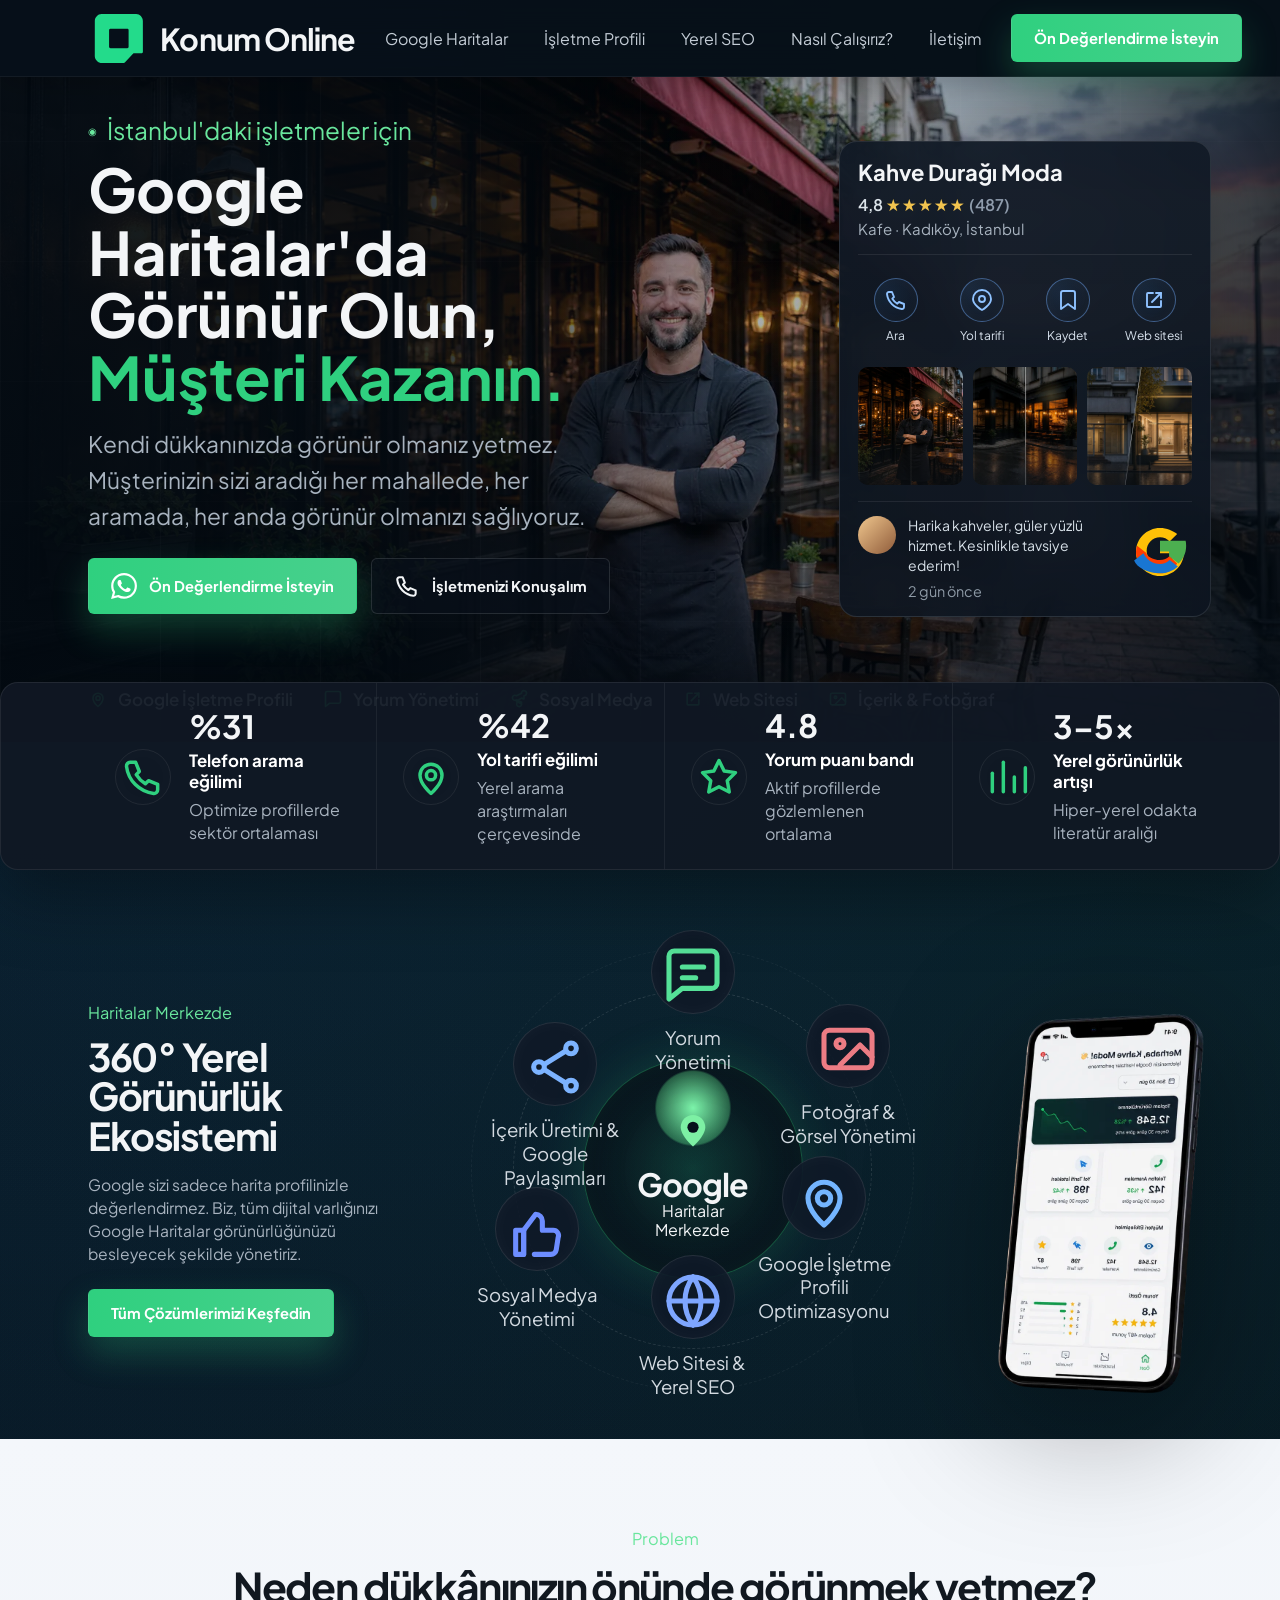
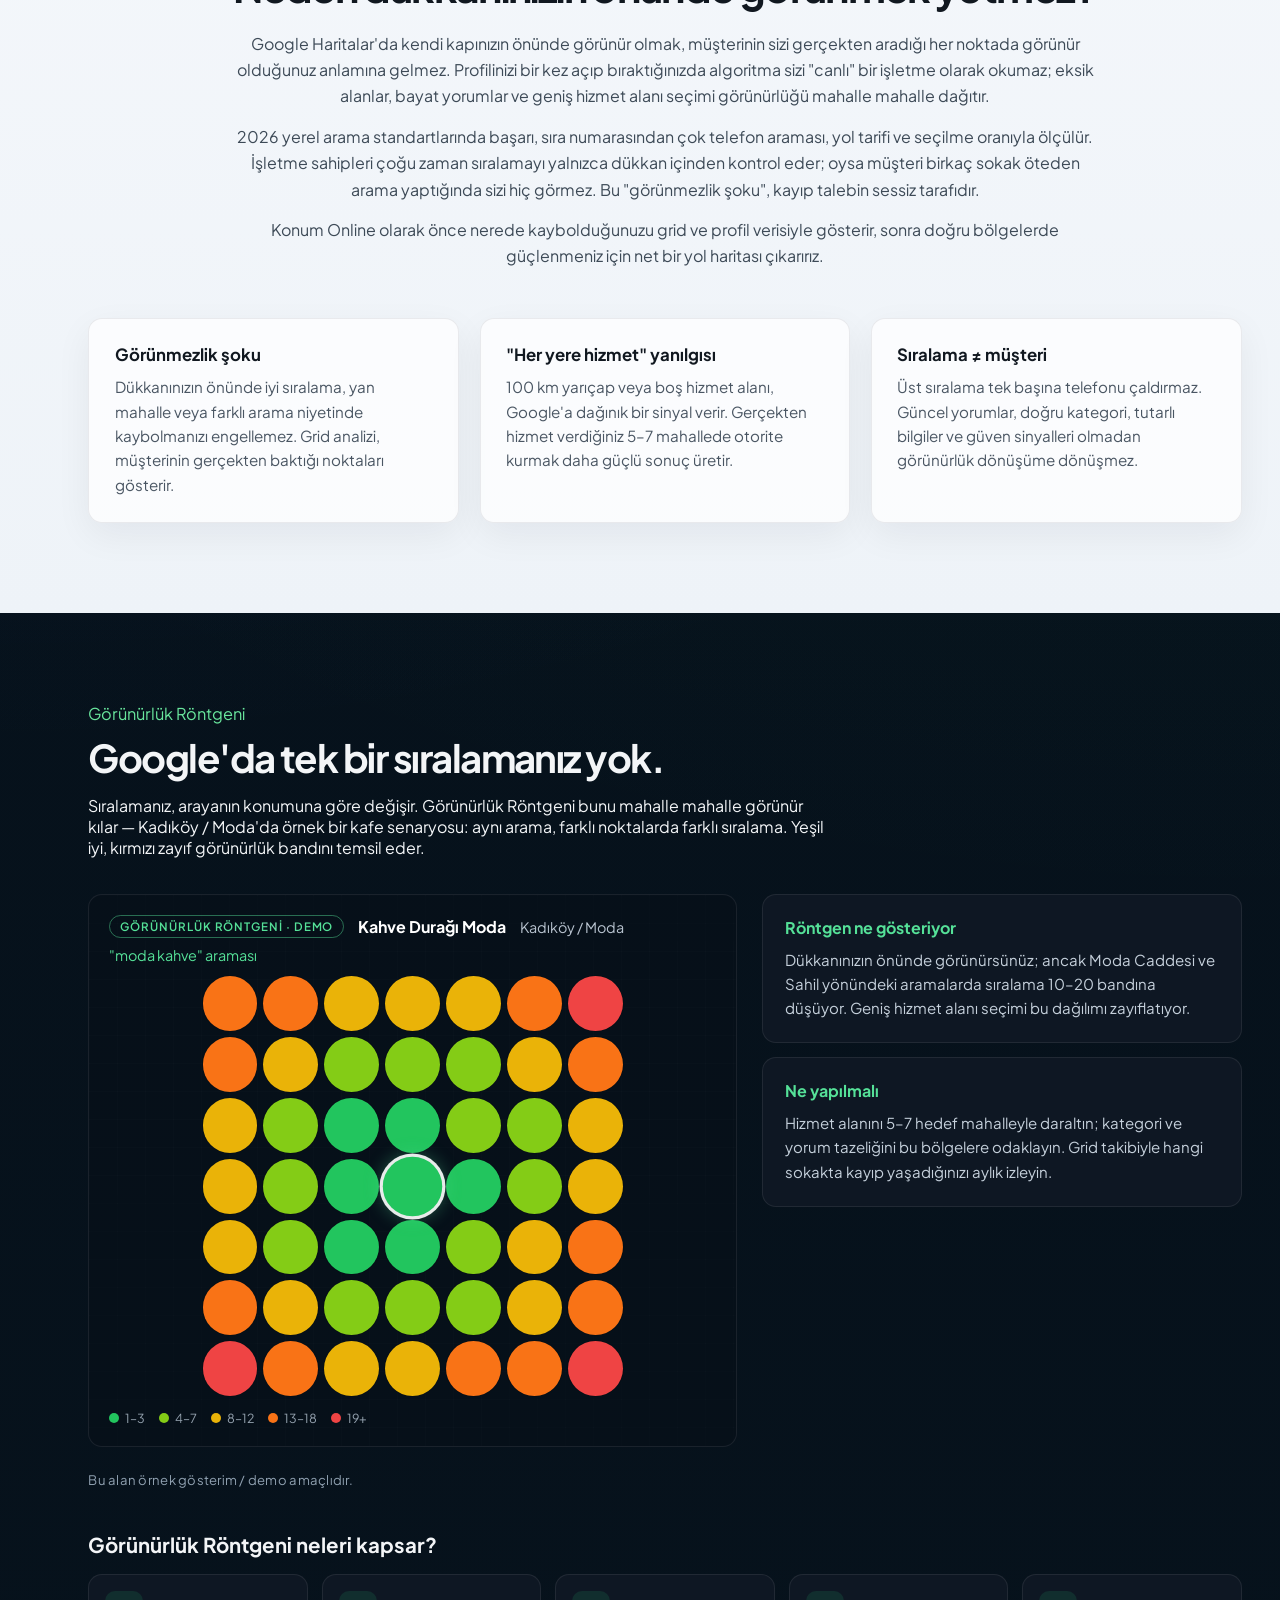
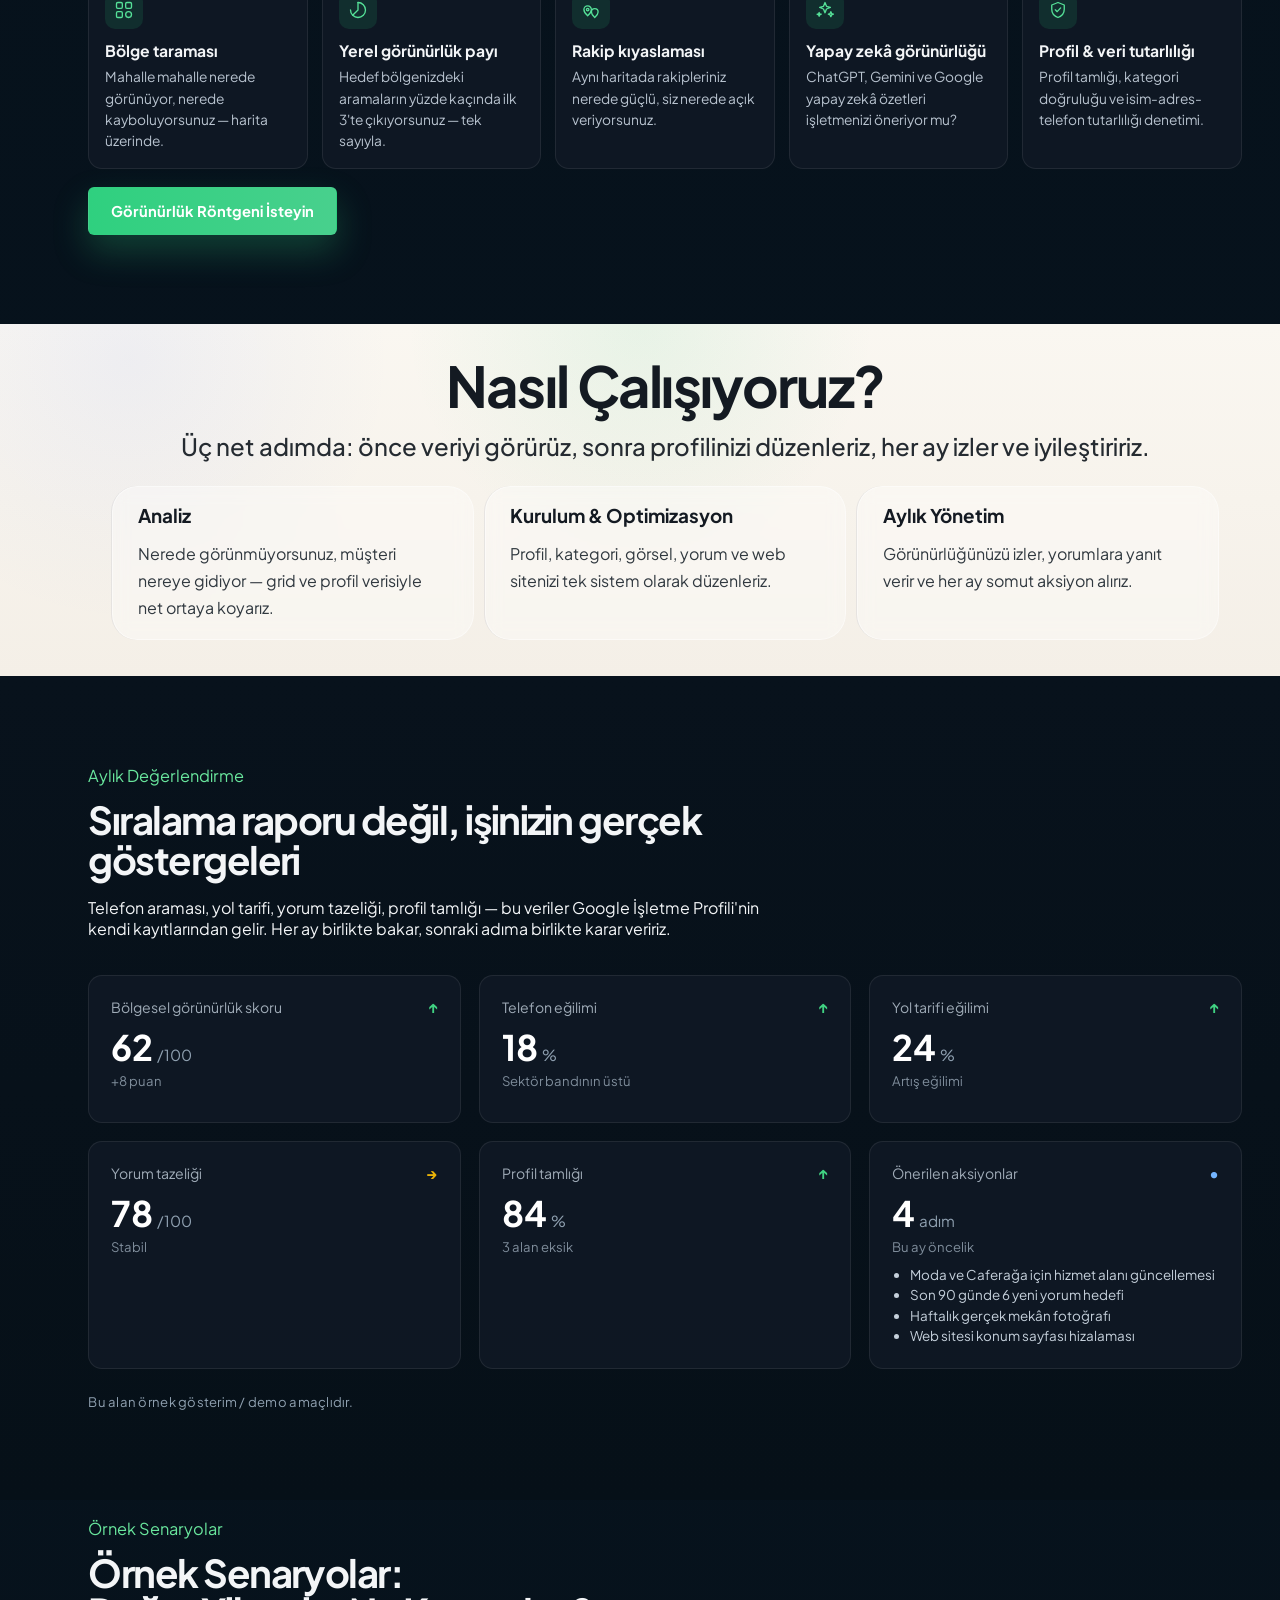
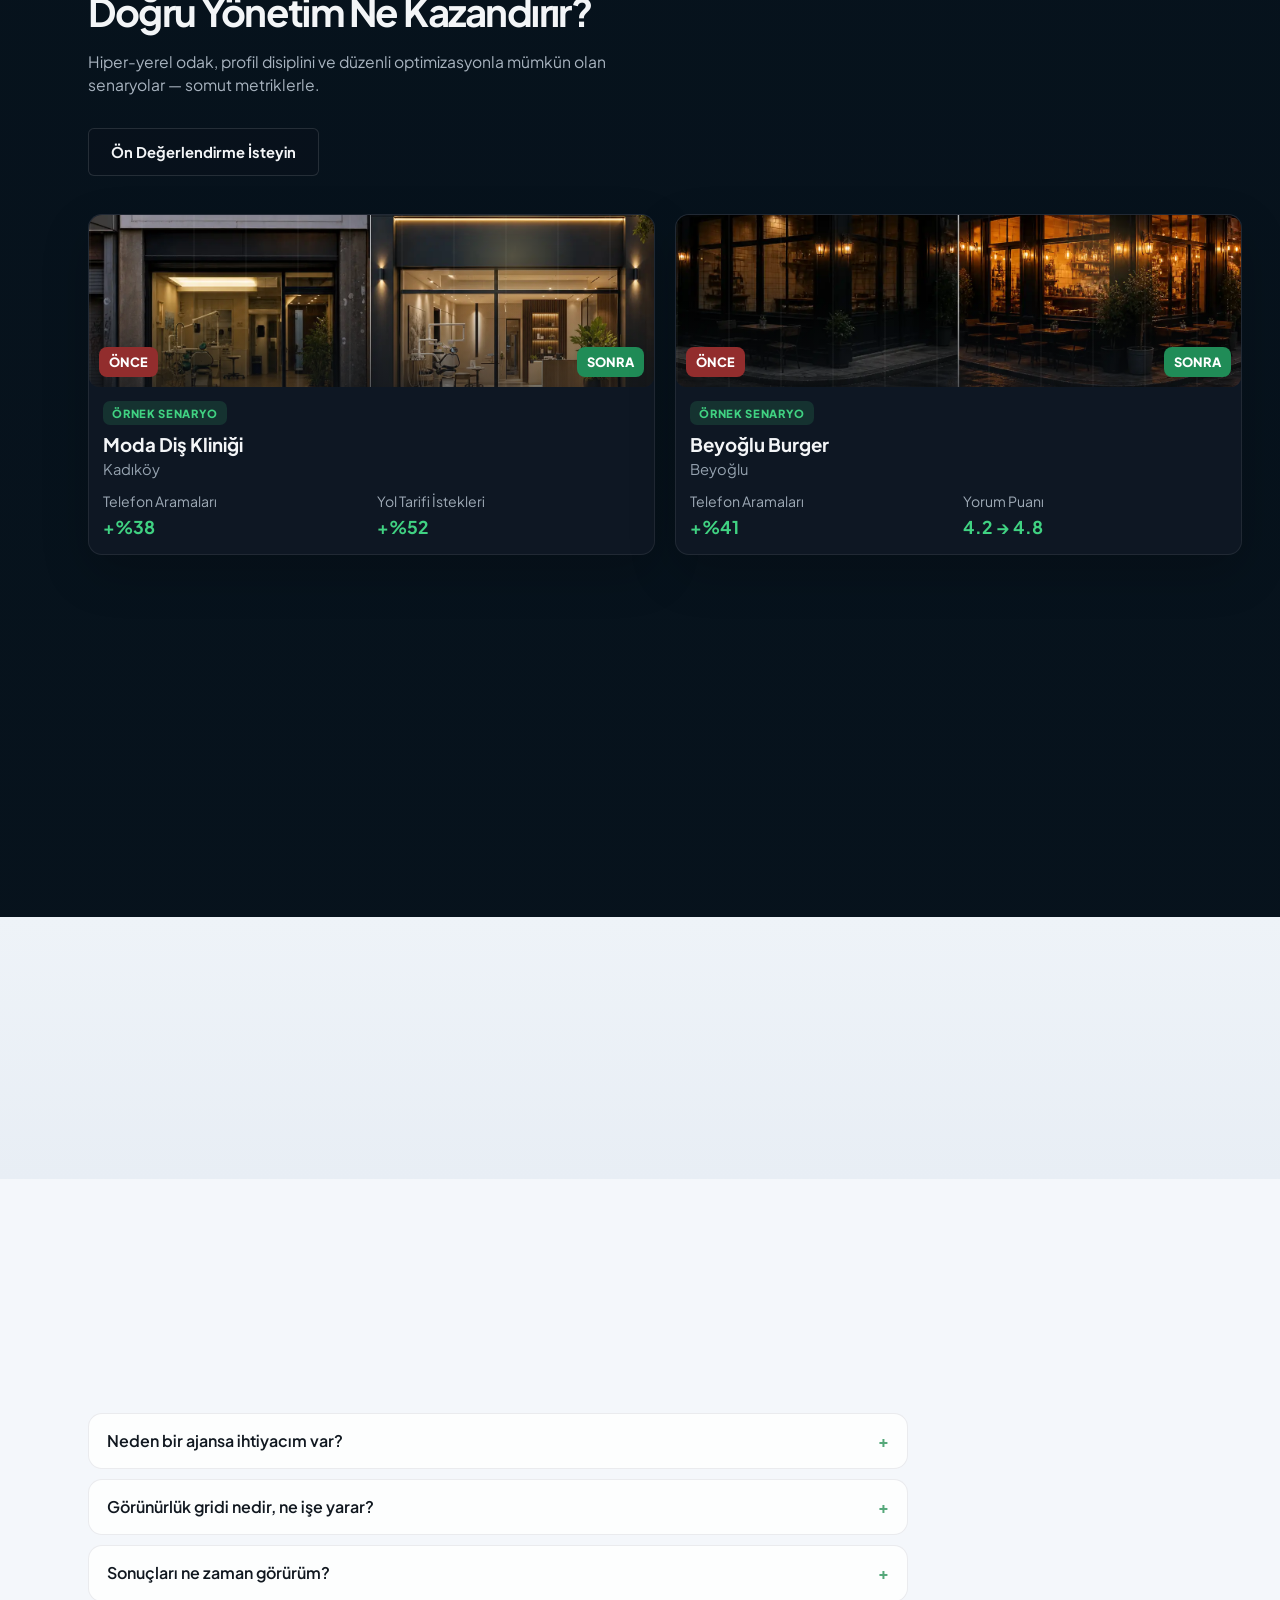
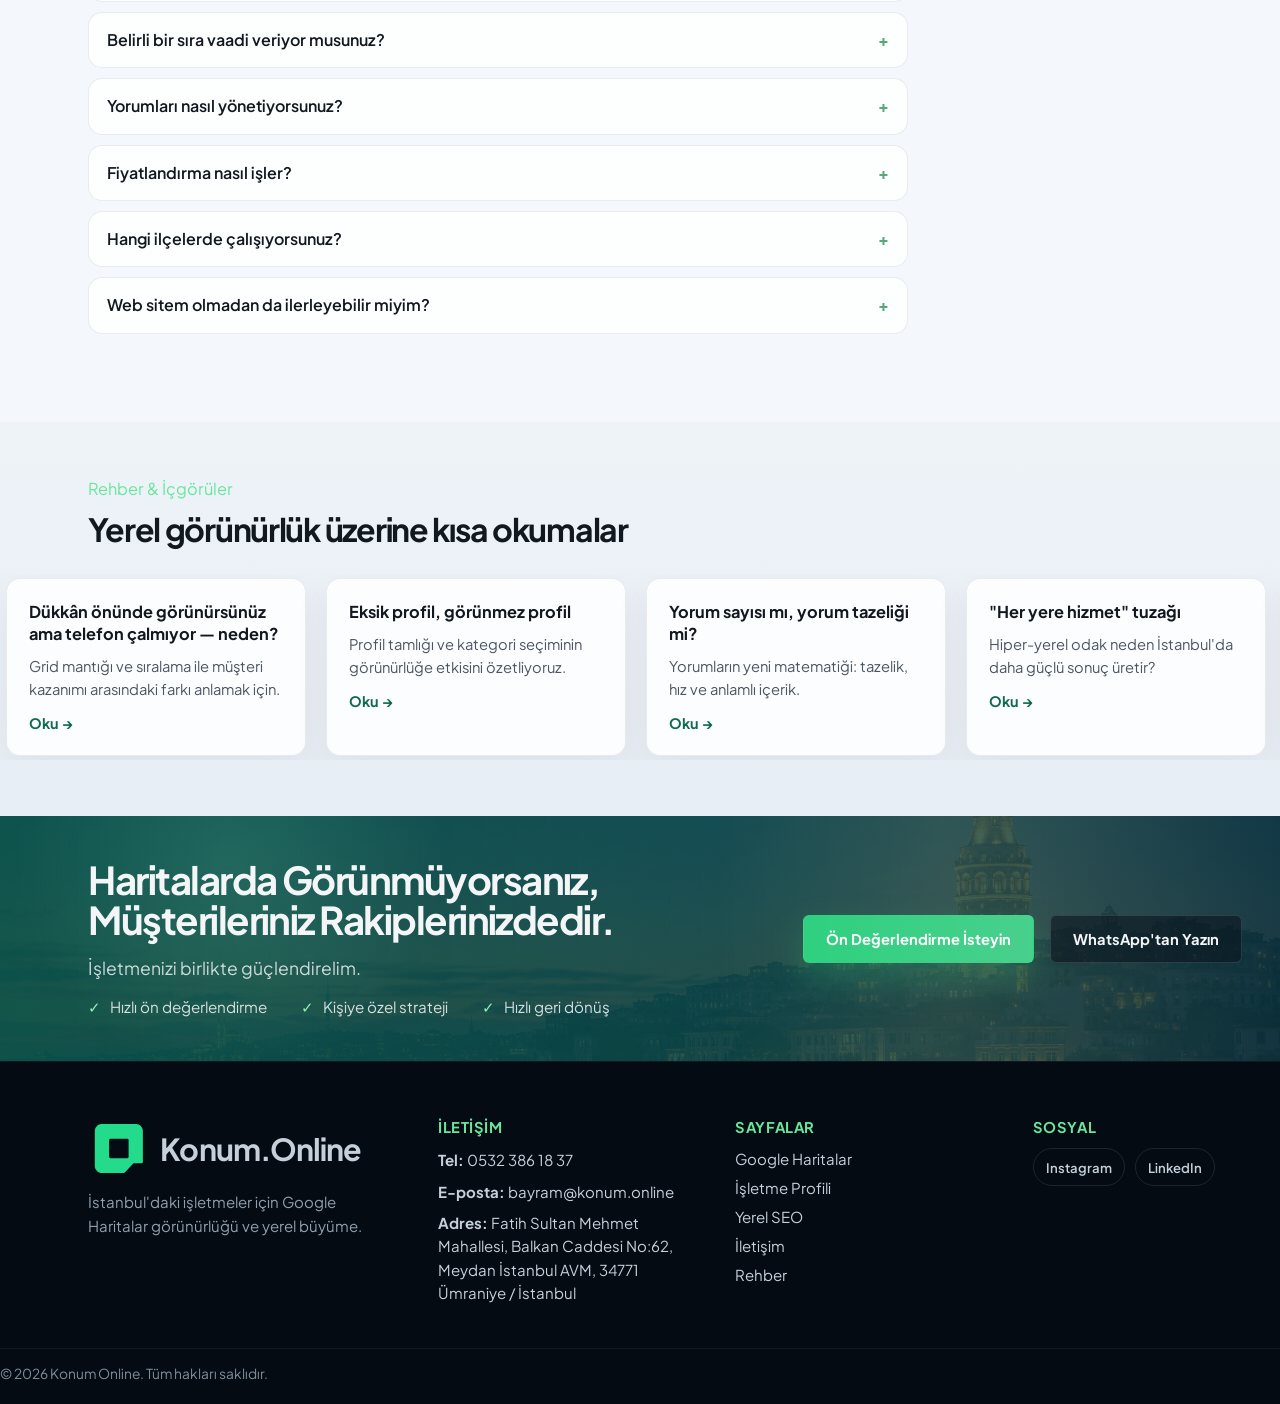
==== commit 70c3cef9: "Metin: senaryolar dogal dile cevrildi + cache duzeltmesi 4 ornek senaryonun (moda dis, beyoglu burge" ====
--- a/index.html
+++ b/index.html
@@ -429,7 +429,8 @@
           <div class="section-tag">Problem</div>
           <h2>Neden dükkânınızın önünde görünmek yetmez?</h2>
           <p>Google Haritalar'da kendi kapınızın önünde görünür olmak, müşterinin sizi gerçekten aradığı her noktada
-            görünür olduğunuz anlamına gelmez. Profilinizi bir kez açıp bıraktığınızda algoritma sizi "canlı" bir işletme
+            görünür olduğunuz anlamına gelmez. Profilinizi bir kez açıp bıraktığınızda algoritma sizi "canlı" bir
+            işletme
             olarak okumaz; eksik alanlar, bayat yorumlar ve geniş hizmet alanı seçimi görünürlüğü mahalle mahalle
             dağıtır.</p>
           <p>2026 yerel arama standartlarında başarı, sıra numarasından çok telefon araması, yol tarifi ve seçilme
@@ -488,35 +489,54 @@
           <div class="xray-scope-grid">
             <div class="xray-scope-item">
               <span class="xray-scope-icon" aria-hidden="true">
-                <svg viewBox="0 0 24 24"><rect x="3" y="3" width="7" height="7" rx="1.5"></rect><rect x="14" y="3" width="7" height="7" rx="1.5"></rect><rect x="3" y="14" width="7" height="7" rx="1.5"></rect><circle cx="17.5" cy="17.5" r="3.5"></circle></svg>
+                <svg viewBox="0 0 24 24">
+                  <rect x="3" y="3" width="7" height="7" rx="1.5"></rect>
+                  <rect x="14" y="3" width="7" height="7" rx="1.5"></rect>
+                  <rect x="3" y="14" width="7" height="7" rx="1.5"></rect>
+                  <circle cx="17.5" cy="17.5" r="3.5"></circle>
+                </svg>
               </span>
               <h4>Bölge taraması</h4>
               <p>Mahalle mahalle nerede görünüyor, nerede kayboluyorsunuz — harita üzerinde.</p>
             </div>
             <div class="xray-scope-item">
               <span class="xray-scope-icon" aria-hidden="true">
-                <svg viewBox="0 0 24 24"><path d="M12 3a9 9 0 1 1-9 9"></path><path d="M12 3v9l-6.4 6.4"></path></svg>
+                <svg viewBox="0 0 24 24">
+                  <path d="M12 3a9 9 0 1 1-9 9"></path>
+                  <path d="M12 3v9l-6.4 6.4"></path>
+                </svg>
               </span>
               <h4>Yerel görünürlük payı</h4>
               <p>Hedef bölgenizdeki aramaların yüzde kaçında ilk 3'te çıkıyorsunuz — tek sayıyla.</p>
             </div>
             <div class="xray-scope-item">
               <span class="xray-scope-icon" aria-hidden="true">
-                <svg viewBox="0 0 24 24"><path d="M8 19s-4.5-3.8-4.5-7.5a4.5 4.5 0 0 1 9 0C12.5 15.2 8 19 8 19Z"></path><circle cx="8" cy="11.5" r="1.5"></circle><path d="M16.5 21s-4-3.4-4-6.7a4 4 0 0 1 8 0c0 3.3-4 6.7-4 6.7Z"></path></svg>
+                <svg viewBox="0 0 24 24">
+                  <path d="M8 19s-4.5-3.8-4.5-7.5a4.5 4.5 0 0 1 9 0C12.5 15.2 8 19 8 19Z"></path>
+                  <circle cx="8" cy="11.5" r="1.5"></circle>
+                  <path d="M16.5 21s-4-3.4-4-6.7a4 4 0 0 1 8 0c0 3.3-4 6.7-4 6.7Z"></path>
+                </svg>
               </span>
               <h4>Rakip kıyaslaması</h4>
               <p>Aynı haritada rakipleriniz nerede güçlü, siz nerede açık veriyorsunuz.</p>
             </div>
             <div class="xray-scope-item">
               <span class="xray-scope-icon" aria-hidden="true">
-                <svg viewBox="0 0 24 24"><path d="M12 3l1.8 4.6L18.4 9l-4.6 1.8L12 15.4l-1.8-4.6L5.6 9l4.6-1.4L12 3Z"></path><path d="M19 14l.9 2.3L22 17l-2.1.9L19 20l-.9-2.1L16 17l2.1-.7L19 14Z"></path><path d="M5 15l.7 1.8L7.5 17l-1.8.8L5 19.5l-.7-1.7L2.5 17l1.8-.2L5 15Z"></path></svg>
+                <svg viewBox="0 0 24 24">
+                  <path d="M12 3l1.8 4.6L18.4 9l-4.6 1.8L12 15.4l-1.8-4.6L5.6 9l4.6-1.4L12 3Z"></path>
+                  <path d="M19 14l.9 2.3L22 17l-2.1.9L19 20l-.9-2.1L16 17l2.1-.7L19 14Z"></path>
+                  <path d="M5 15l.7 1.8L7.5 17l-1.8.8L5 19.5l-.7-1.7L2.5 17l1.8-.2L5 15Z"></path>
+                </svg>
               </span>
               <h4>Yapay zekâ görünürlüğü</h4>
               <p>ChatGPT, Gemini ve Google yapay zekâ özetleri işletmenizi öneriyor mu?</p>
             </div>
             <div class="xray-scope-item">
               <span class="xray-scope-icon" aria-hidden="true">
-                <svg viewBox="0 0 24 24"><path d="M12 3 4.5 6v5c0 4.6 3.2 8.3 7.5 10 4.3-1.7 7.5-5.4 7.5-10V6L12 3Z"></path><path d="m8.8 11.8 2.2 2.2 4.2-4.5"></path></svg>
+                <svg viewBox="0 0 24 24">
+                  <path d="M12 3 4.5 6v5c0 4.6 3.2 8.3 7.5 10 4.3-1.7 7.5-5.4 7.5-10V6L12 3Z"></path>
+                  <path d="m8.8 11.8 2.2 2.2 4.2-4.5"></path>
+                </svg>
               </span>
               <h4>Profil &amp; veri tutarlılığı</h4>
               <p>Profil tamlığı, kategori doğruluğu ve isim-adres-telefon tutarlılığı denetimi.</p>
@@ -573,7 +593,8 @@
         <div class="case-copy reveal">
           <div class="section-tag">Örnek Senaryolar</div>
           <h2>Örnek Senaryolar:<br>Doğru Yönetim Ne Kazandırır?</h2>
-          <p>Hiper-yerel odak, profil disiplini ve düzenli optimizasyonla mümkün olan senaryolar — somut metriklerle.</p>
+          <p>Hiper-yerel odak, profil disiplini ve düzenli optimizasyonla mümkün olan senaryolar — somut metriklerle.
+          </p>
           <a class="btn btn-outline" href="/iletisim/" data-cta="dashboard">Ön Değerlendirme İsteyin</a>
         </div>
 
@@ -635,7 +656,10 @@
         <a class="case-card reveal delay-100" href="/senaryolar/anadolu-su-tesisat/" data-cta="scenario">
           <div class="case-image case-image--neutral">
             <span class="case-image-neutral-glyph" aria-hidden="true">
-              <svg viewBox="0 0 24 24"><path fill="currentColor" d="M14.7 3.3a4 4 0 0 0-5.4 0L3 9.6V11h2v8a2 2 0 0 0 2 2h10a2 2 0 0 0 2-2v-8h2V9.6l-6.3-6.3ZM7 19v-7h2v7H7Zm4 0v-7h2v7h-2Zm4 0v-7h2v7h-2Z"/></svg>
+              <svg viewBox="0 0 24 24">
+                <path fill="currentColor"
+                  d="M14.7 3.3a4 4 0 0 0-5.4 0L3 9.6V11h2v8a2 2 0 0 0 2 2h10a2 2 0 0 0 2-2v-8h2V9.6l-6.3-6.3ZM7 19v-7h2v7H7Zm4 0v-7h2v7h-2Zm4 0v-7h2v7h-2Z" />
+              </svg>
             </span>
             <div class="before-after">
               <span class="pill red">ÖNCE</span>
@@ -731,7 +755,8 @@
           </details>
           <details class="faq-item">
             <summary>Belirli bir sıra vaadi veriyor musunuz?</summary>
-            <p>Hayır. Sıra numarası yerine telefon araması, yol tarifi, profil etkileşimi ve seçilme oranına odaklanırız.
+            <p>Hayır. Sıra numarası yerine telefon araması, yol tarifi, profil etkileşimi ve seçilme oranına
+              odaklanırız.
               Grid ve aylık raporlarla nerede güçlendiğinizi şeffaf paylaşırız.</p>
           </details>
           <details class="faq-item">
@@ -830,7 +855,9 @@
         </div>
         <div class="cta-actions">
           <a class="btn btn-primary" href="/iletisim/" data-cta="final">Ön Değerlendirme İsteyin</a>
-          <a class="btn btn-outline" href="https://wa.me/905323861837?text=Merhaba%2C%20%C3%B6n%20de%C4%9Ferlendirme%20almak%20istiyorum.">WhatsApp'tan Yazın</a>
+          <a class="btn btn-outline"
+            href="https://wa.me/905323861837?text=Merhaba%2C%20%C3%B6n%20de%C4%9Ferlendirme%20almak%20istiyorum.">WhatsApp'tan
+            Yazın</a>
         </div>
       </div>
     </section>
@@ -841,7 +868,7 @@
       <div class="footer-brand">
         <a class="brand" href="/">
           <img class="brand-pin" src="assets/Logo_White.svg" alt="Konum Online logo" width="48" height="48">
-          <span>Konum Online</span>
+          <span>Konum.Online</span>
         </a>
         <p>İstanbul'daki işletmeler için Google Haritalar görünürlüğü ve yerel büyüme.</p>
       </div>
@@ -849,7 +876,8 @@
         <h3>İletişim</h3>
         <p><strong>Tel:</strong> <a href="tel:+905323861837">0532 386 18 37</a></p>
         <p><strong>E-posta:</strong> <a href="mailto:bayram@konum.online">bayram@konum.online</a></p>
-        <p><strong>Adres:</strong> Fatih Sultan Mehmet Mahallesi, Balkan Caddesi No:62, Meydan İstanbul AVM, 34771 Ümraniye / İstanbul</p>
+        <p><strong>Adres:</strong> Fatih Sultan Mehmet Mahallesi, Balkan Caddesi No:62, Meydan İstanbul AVM, 34771
+          Ümraniye / İstanbul</p>
       </div>
       <div class="footer-block footer-links">
         <h3>Sayfalar</h3>
@@ -863,9 +891,11 @@
       </div>
       <div class="footer-block">
         <h3>Sosyal</h3>
-                <div class="footer-social">
-          <a href="https://instagram.com/konumonline" rel="noopener noreferrer" target="_blank" aria-label="Instagram">Instagram</a>
-          <a href="https://linkedin.com/company/konumonline" rel="noopener noreferrer" target="_blank" aria-label="LinkedIn">LinkedIn</a>
+        <div class="footer-social">
+          <a href="https://instagram.com/konumonline" rel="noopener noreferrer" target="_blank"
+            aria-label="Instagram">Instagram</a>
+          <a href="https://linkedin.com/company/konumonline" rel="noopener noreferrer" target="_blank"
+            aria-label="LinkedIn">LinkedIn</a>
         </div>
       </div>
     </div>
@@ -879,4 +909,4 @@
   <script src="js/main.js"></script>
 </body>
 
-</html>
+</html>
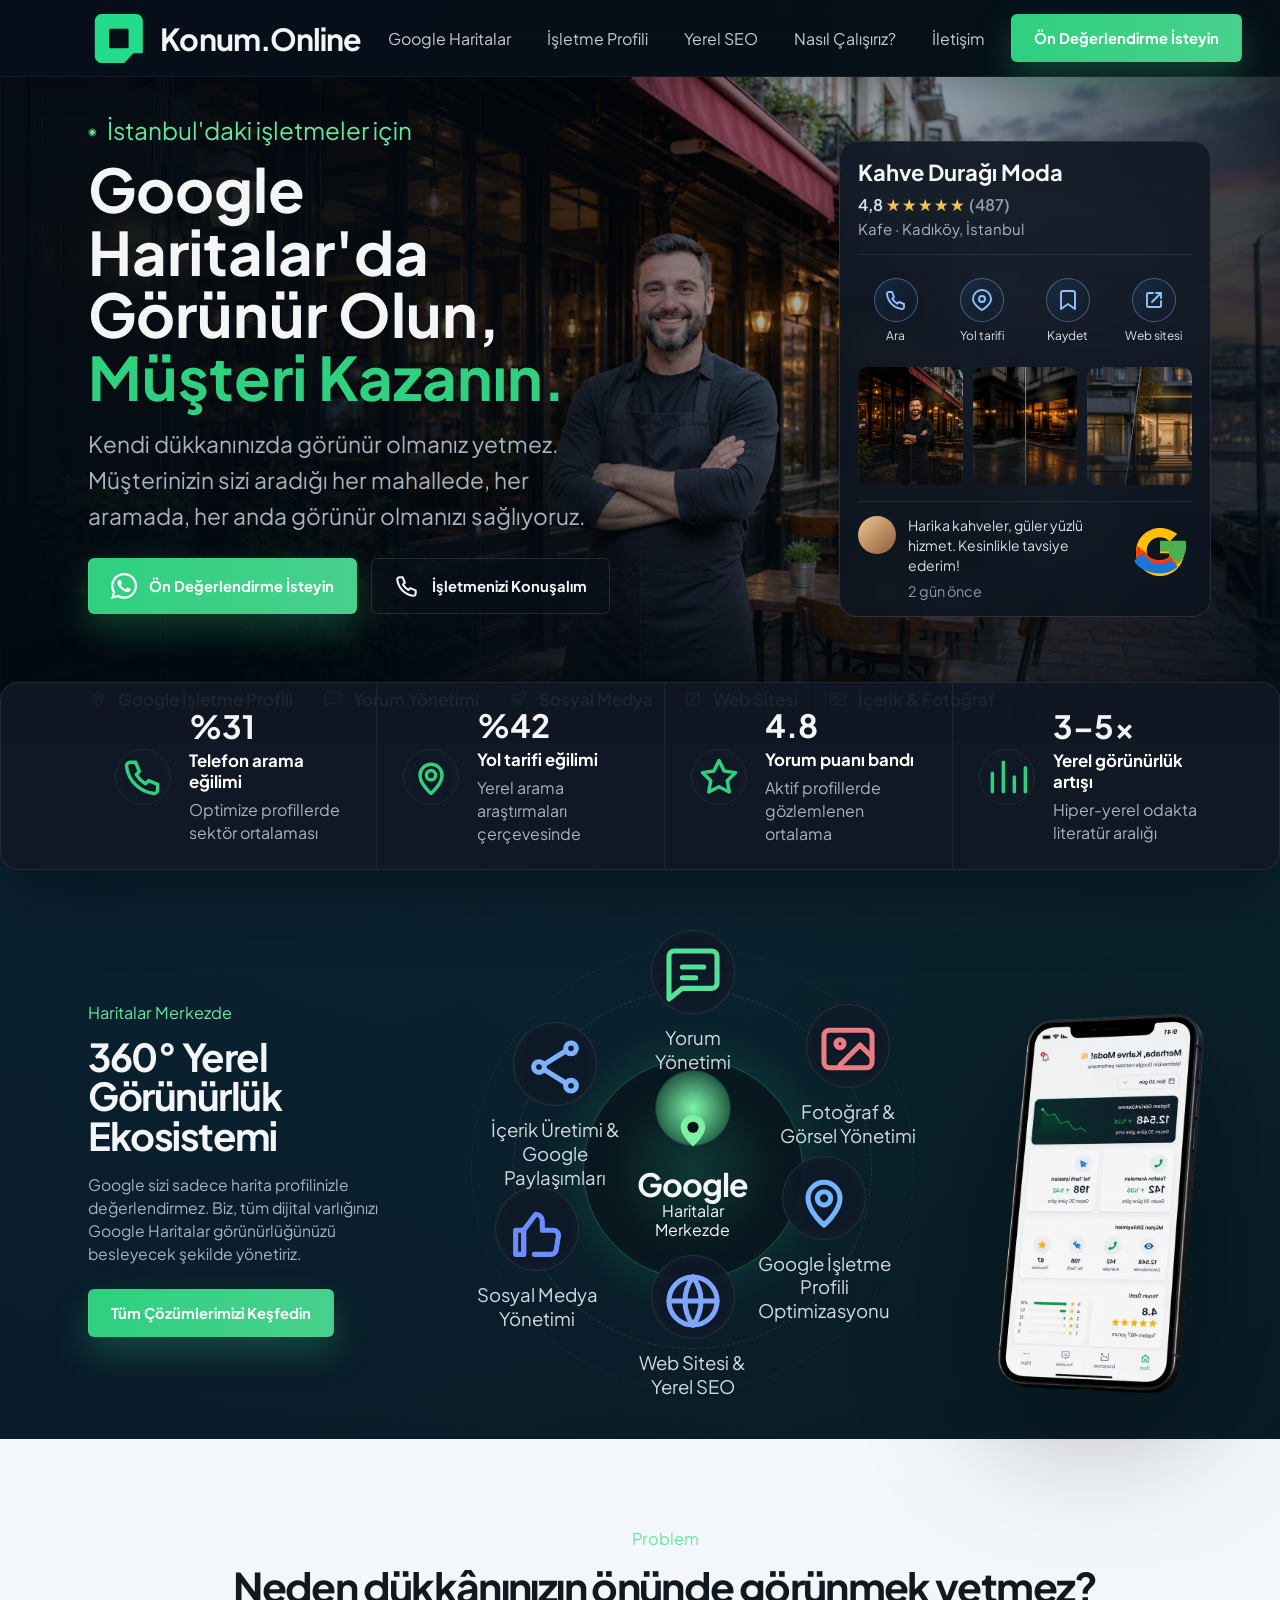
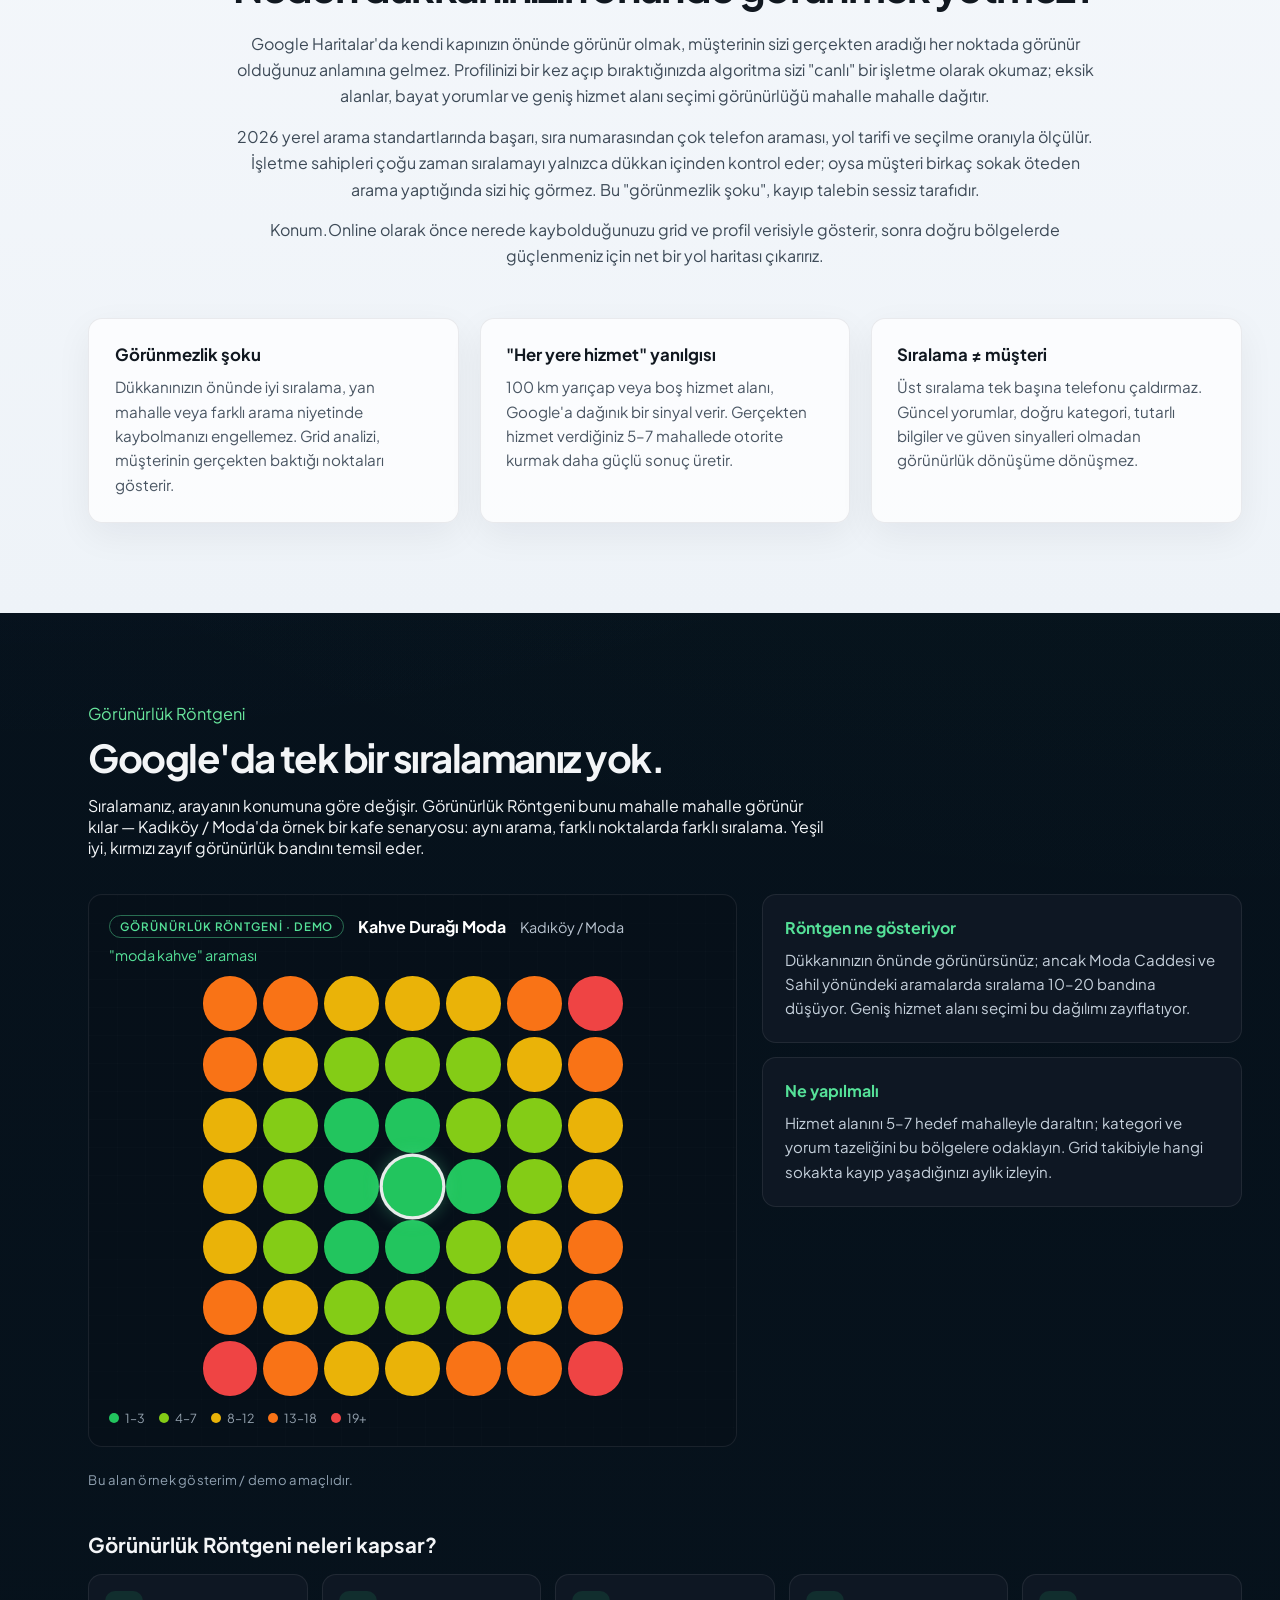
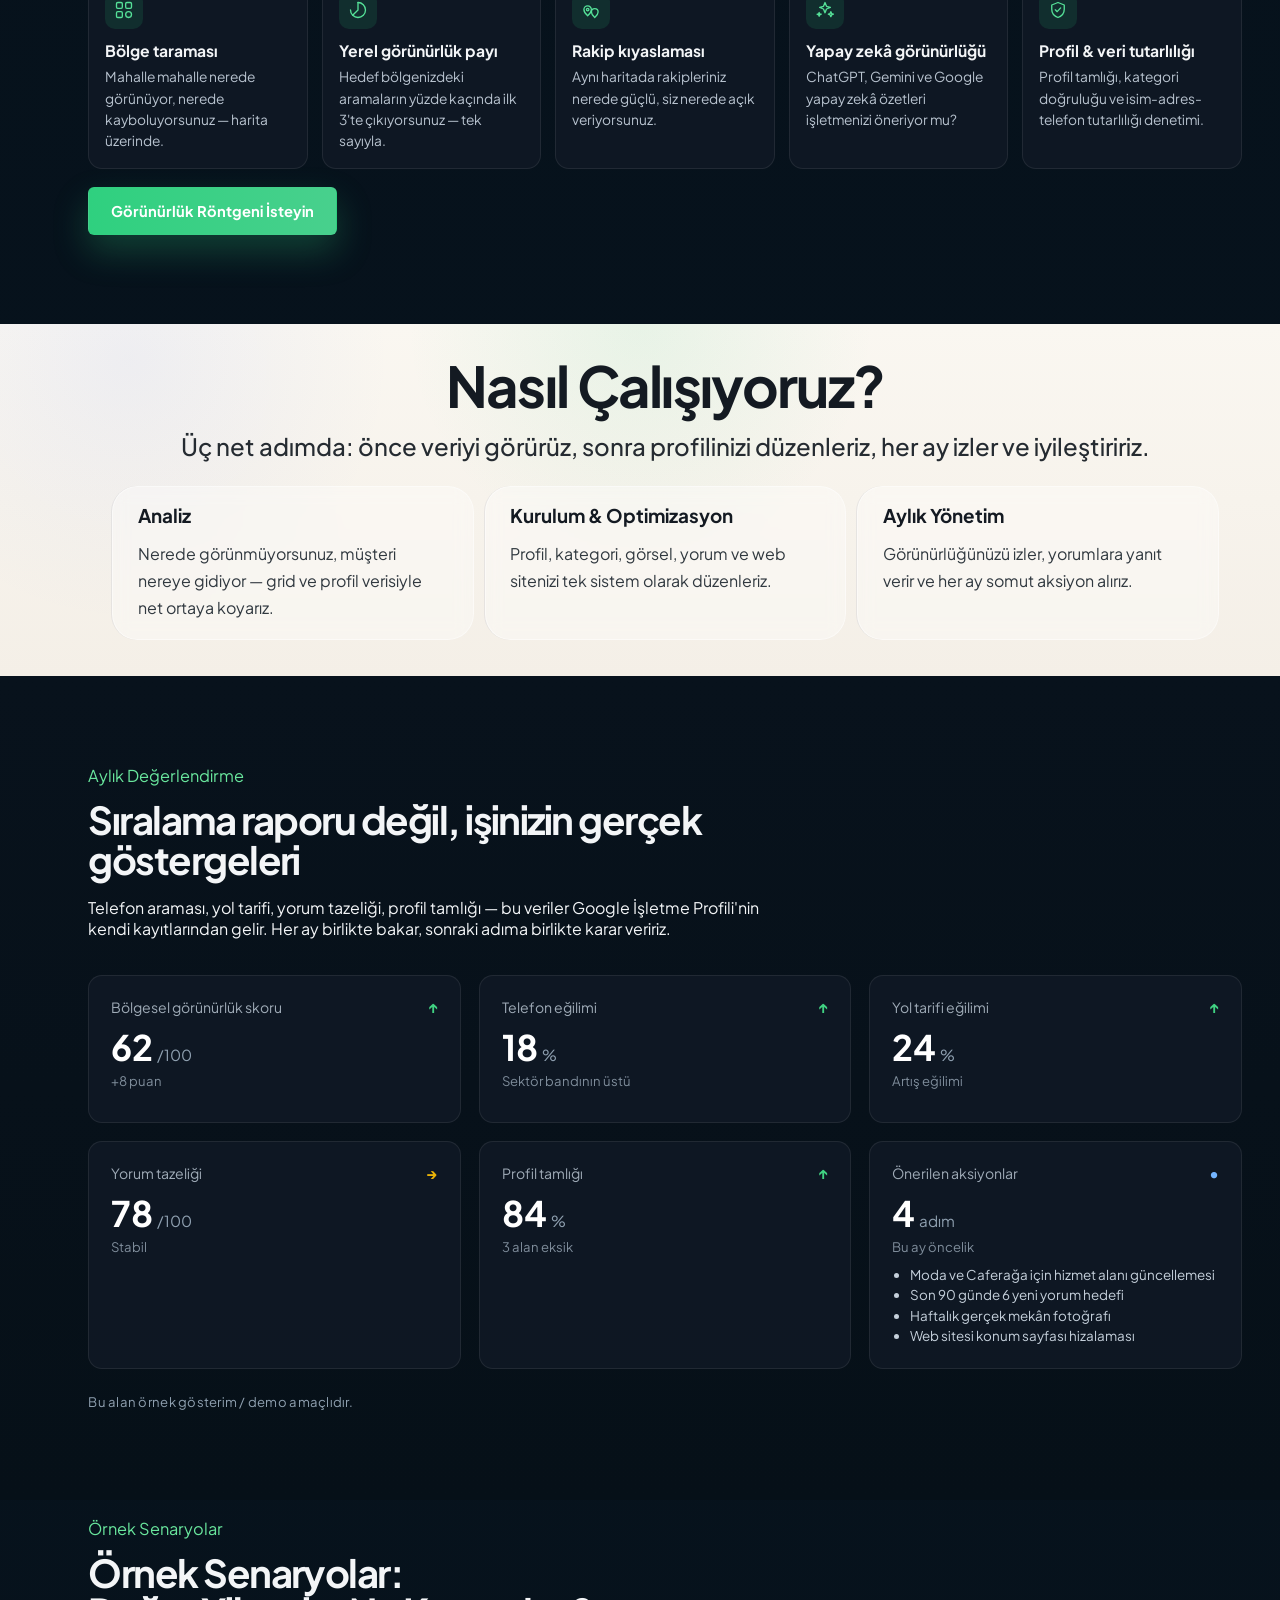
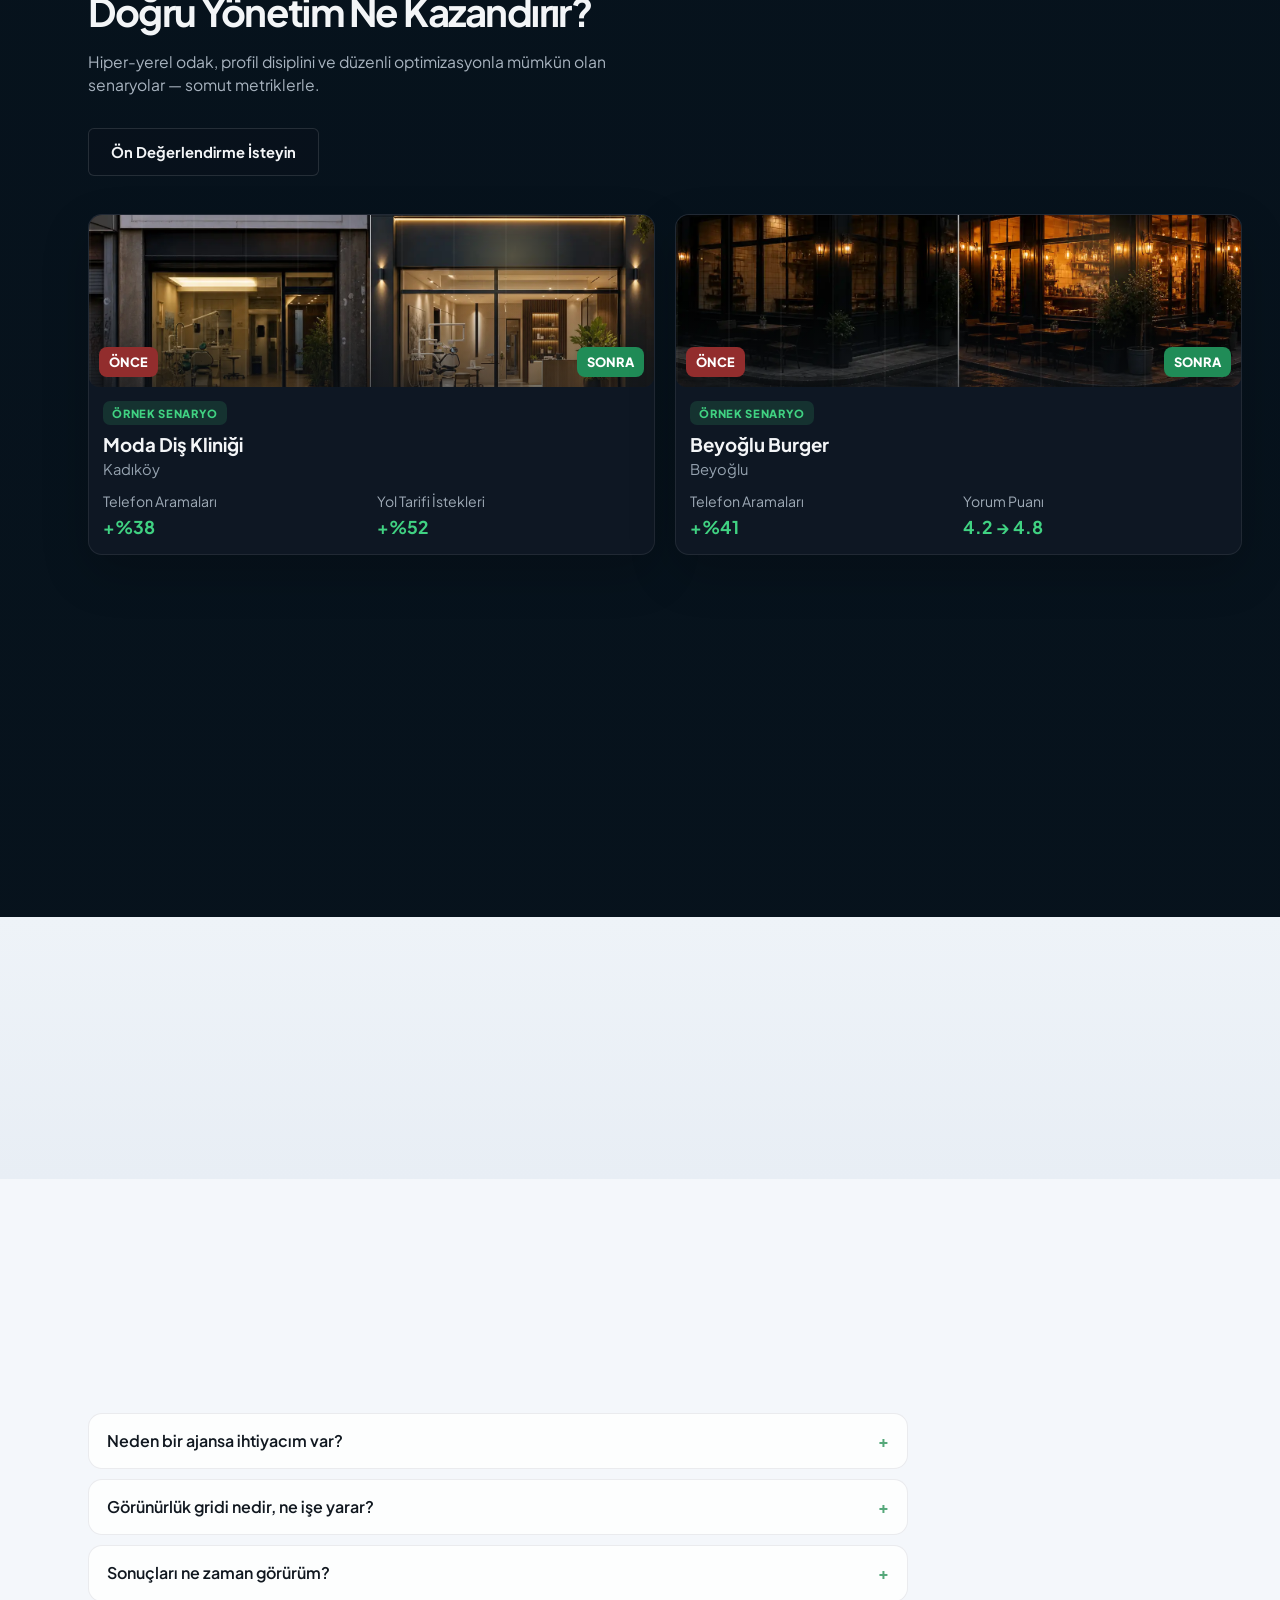
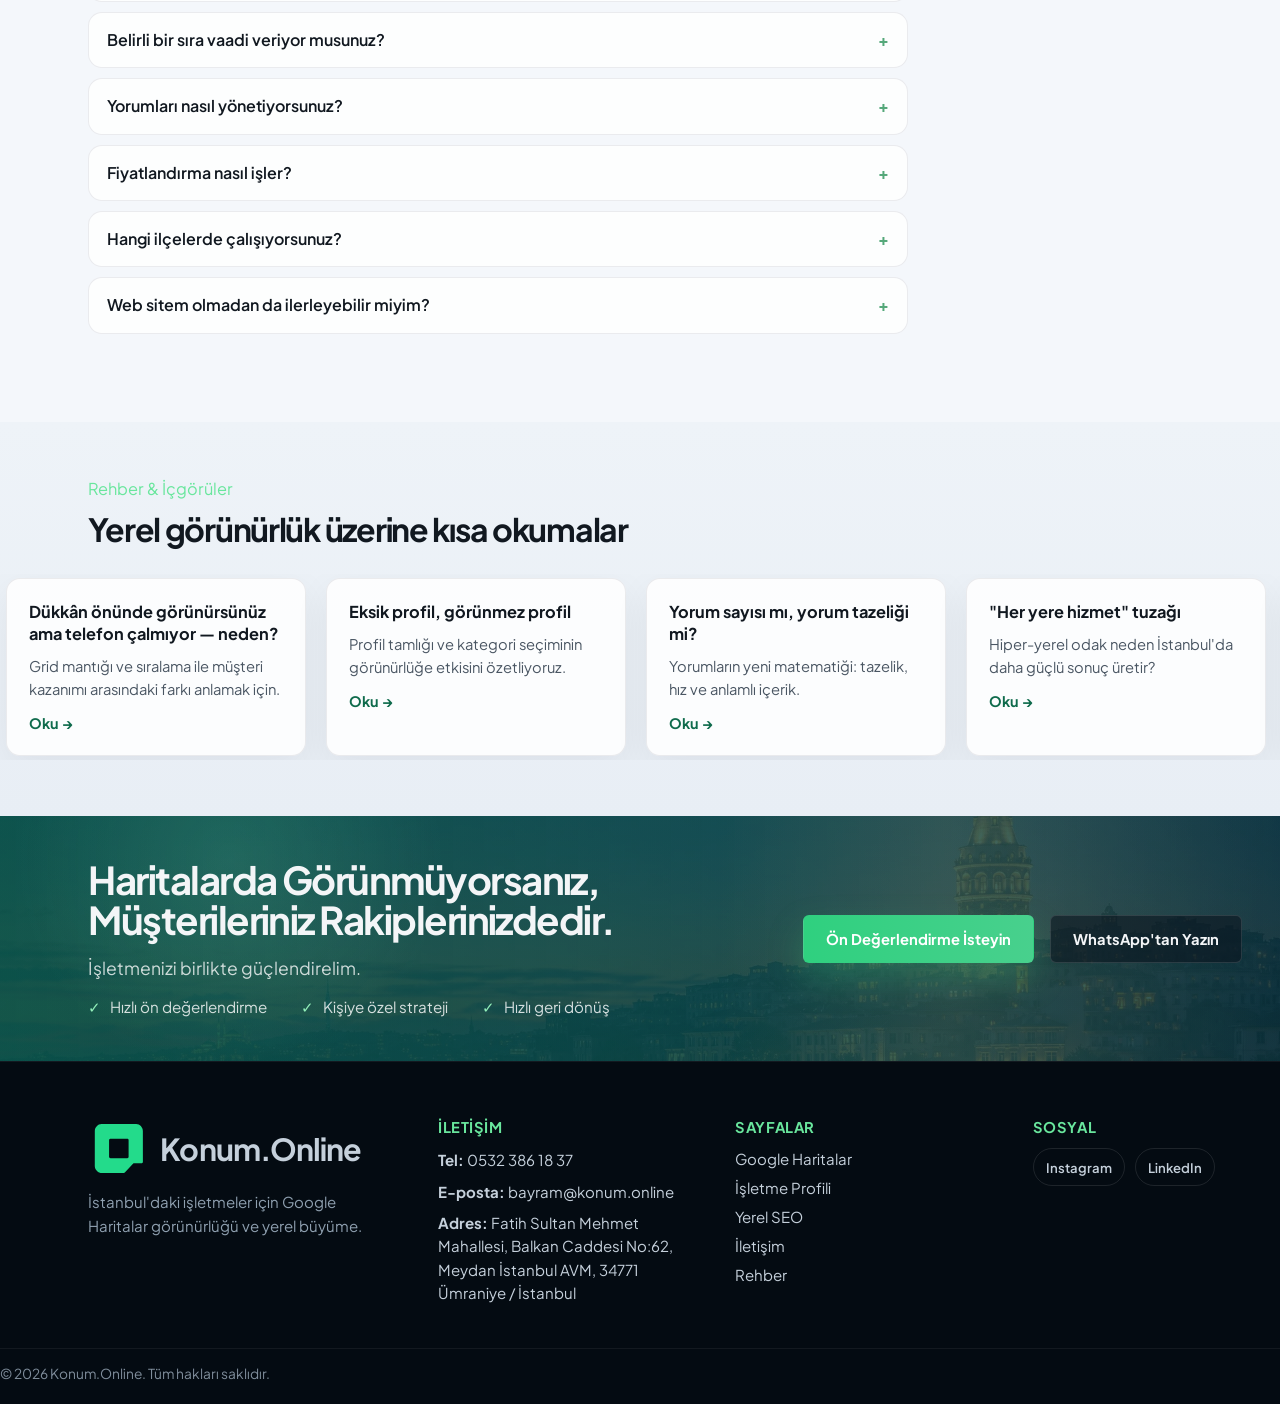
==== commit 8c7f3aee: "Su tesisat senaryosu: gercek once/sonra gorseli eklendi ChatGPT ile uretilen once/sonra kompozit gor" ====
--- a/index.html
+++ b/index.html
@@ -4,20 +4,20 @@
 <head>
   <meta charset="UTF-8">
   <meta name="viewport" content="width=device-width, initial-scale=1.0">
-  <title>Konum Online | Google Haritalar & Yerel SEO</title>
+  <title>Konum.Online | Google Haritalar & Yerel SEO</title>
   <meta name="description"
     content="İstanbul işletmeleri için Google Haritalar görünürlüğü, işletme profili yönetimi ve yerel SEO. Mahalle bazlı grid analizi ve ön değerlendirme.">
   <link rel="canonical" href="https://konum.online/">
   <meta property="og:type" content="website">
-  <meta property="og:site_name" content="Konum Online">
-  <meta property="og:title" content="Konum Online | Google Haritalar & Yerel SEO">
+  <meta property="og:site_name" content="Konum.Online">
+  <meta property="og:title" content="Konum.Online | Google Haritalar & Yerel SEO">
   <meta property="og:description"
     content="İstanbul işletmeleri için Google Haritalar görünürlüğü, işletme profili yönetimi ve yerel SEO. Mahalle bazlı grid analizi ve ön değerlendirme.">
   <meta property="og:url" content="https://konum.online/">
   <meta property="og:image" content="https://konum.online/assets/cta-istanbul.webp">
   <meta property="og:locale" content="tr_TR">
   <meta name="twitter:card" content="summary_large_image">
-  <meta name="twitter:title" content="Konum Online | Google Haritalar & Yerel SEO">
+  <meta name="twitter:title" content="Konum.Online | Google Haritalar & Yerel SEO">
   <meta name="twitter:description"
     content="İstanbul işletmeleri için Google Haritalar görünürlüğü, işletme profili yönetimi ve yerel SEO.">
   <meta name="twitter:image" content="https://konum.online/assets/cta-istanbul.webp">
@@ -32,7 +32,7 @@
   {
     "@context": "https://schema.org",
     "@type": "Organization",
-    "name": "Konum Online",
+    "name": "Konum.Online",
     "url": "https://konum.online/",
     "logo": {
       "@type": "ImageObject",
@@ -52,7 +52,7 @@
   {
     "@context": "https://schema.org",
     "@type": "LocalBusiness",
-    "name": "Konum Online",
+    "name": "Konum.Online",
     "url": "https://konum.online/",
     "telephone": "+905323861837",
     "email": "bayram@konum.online",
@@ -157,8 +157,8 @@
   <header class="topbar">
     <div class="container nav">
       <a class="brand" href="/">
-        <img class="brand-pin" src="assets/Logo_White.svg" alt="Konum Online logo" width="60" height="60">
-        <span>Konum Online</span>
+        <img class="brand-pin" src="assets/Logo_White.svg" alt="Konum.Online logo" width="60" height="60">
+        <span>Konum.Online</span>
       </a>
       <button class="nav-toggle" type="button" aria-expanded="false" aria-controls="site-nav" aria-label="Menüyü aç">
         <span></span>
@@ -418,7 +418,7 @@
         </div>
 
         <div class="phone">
-          <img src="assets/phone.webp" alt="Konum Online mobil görünümü" width="758" height="1142" loading="lazy">
+          <img src="assets/phone.webp" alt="Konum.Online mobil görünümü" width="758" height="1142" loading="lazy">
         </div>
       </div>
     </section>
@@ -437,7 +437,7 @@
             oranıyla ölçülür. İşletme sahipleri çoğu zaman sıralamayı yalnızca dükkan içinden kontrol eder; oysa
             müşteri birkaç sokak öteden arama yaptığında sizi hiç görmez. Bu "görünmezlik şoku", kayıp talebin sessiz
             tarafıdır.</p>
-          <p>Konum Online olarak önce nerede kaybolduğunuzu grid ve profil verisiyle gösterir, sonra doğru bölgelerde
+          <p>Konum.Online olarak önce nerede kaybolduğunuzu grid ve profil verisiyle gösterir, sonra doğru bölgelerde
             güçlenmeniz için net bir yol haritası çıkarırız.</p>
         </div>
         <div class="problem-cards">
@@ -652,18 +652,11 @@
           </div>
         </a>
 
-        <!-- TODO: sektöre özel gerçek önce/sonra görseli (su tesisatı / kombi) -->
         <a class="case-card reveal delay-100" href="/senaryolar/anadolu-su-tesisat/" data-cta="scenario">
-          <div class="case-image case-image--neutral">
-            <span class="case-image-neutral-glyph" aria-hidden="true">
-              <svg viewBox="0 0 24 24">
-                <path fill="currentColor"
-                  d="M14.7 3.3a4 4 0 0 0-5.4 0L3 9.6V11h2v8a2 2 0 0 0 2 2h10a2 2 0 0 0 2-2v-8h2V9.6l-6.3-6.3ZM7 19v-7h2v7H7Zm4 0v-7h2v7h-2Zm4 0v-7h2v7h-2Z" />
-              </svg>
-            </span>
+          <div class="case-image" style="background-image:url('assets/case-plumbing.webp');">
             <div class="before-after">
+              <span class="pill green">SONRA</span>
               <span class="pill red">ÖNCE</span>
-              <span class="pill green">SONRA</span>
             </div>
           </div>
           <div class="case-content">
@@ -867,7 +860,7 @@
     <div class="container footer-grid">
       <div class="footer-brand">
         <a class="brand" href="/">
-          <img class="brand-pin" src="assets/Logo_White.svg" alt="Konum Online logo" width="48" height="48">
+          <img class="brand-pin" src="assets/Logo_White.svg" alt="Konum.Online logo" width="48" height="48">
           <span>Konum.Online</span>
         </a>
         <p>İstanbul'daki işletmeler için Google Haritalar görünürlüğü ve yerel büyüme.</p>
@@ -900,7 +893,7 @@
       </div>
     </div>
     <div class="container footer-bottom">
-      <p>© 2026 Konum Online. Tüm hakları saklıdır.</p>
+      <p>© 2026 Konum.Online. Tüm hakları saklıdır.</p>
     </div>
   </footer>
 
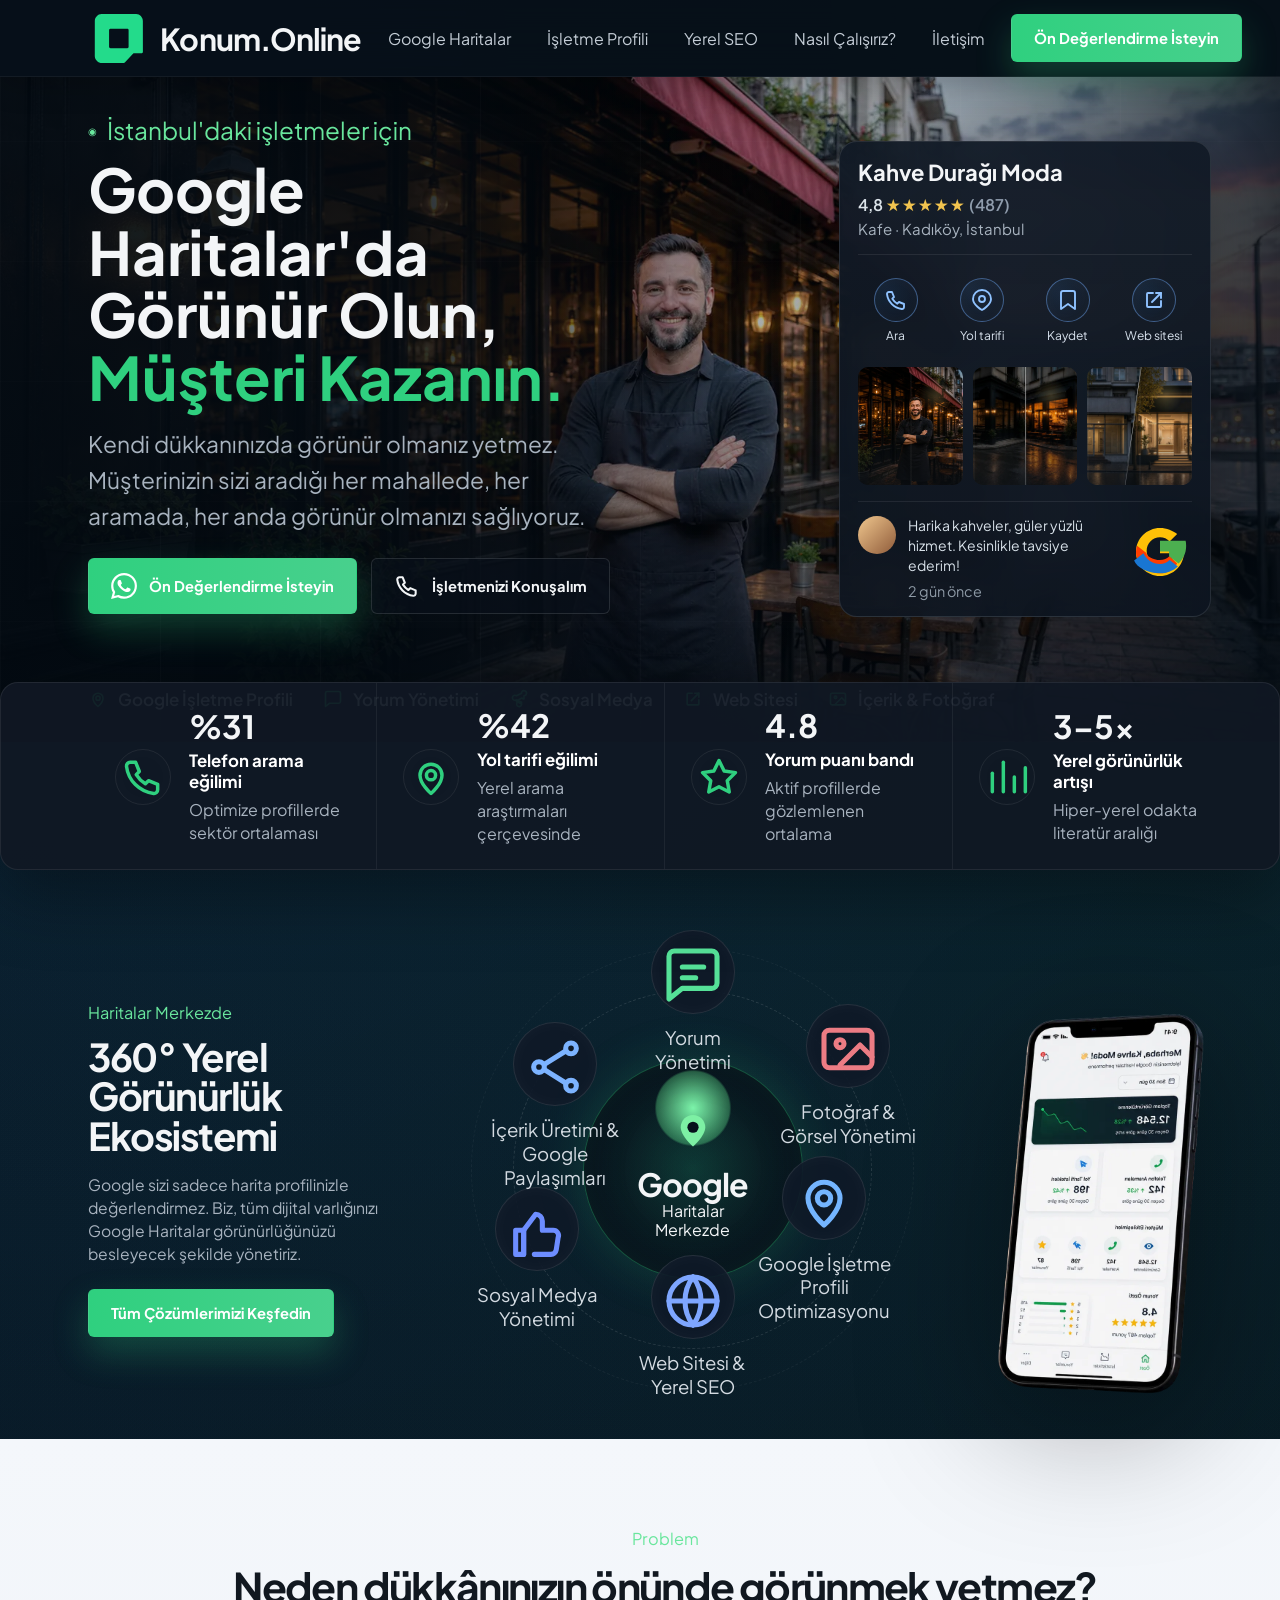
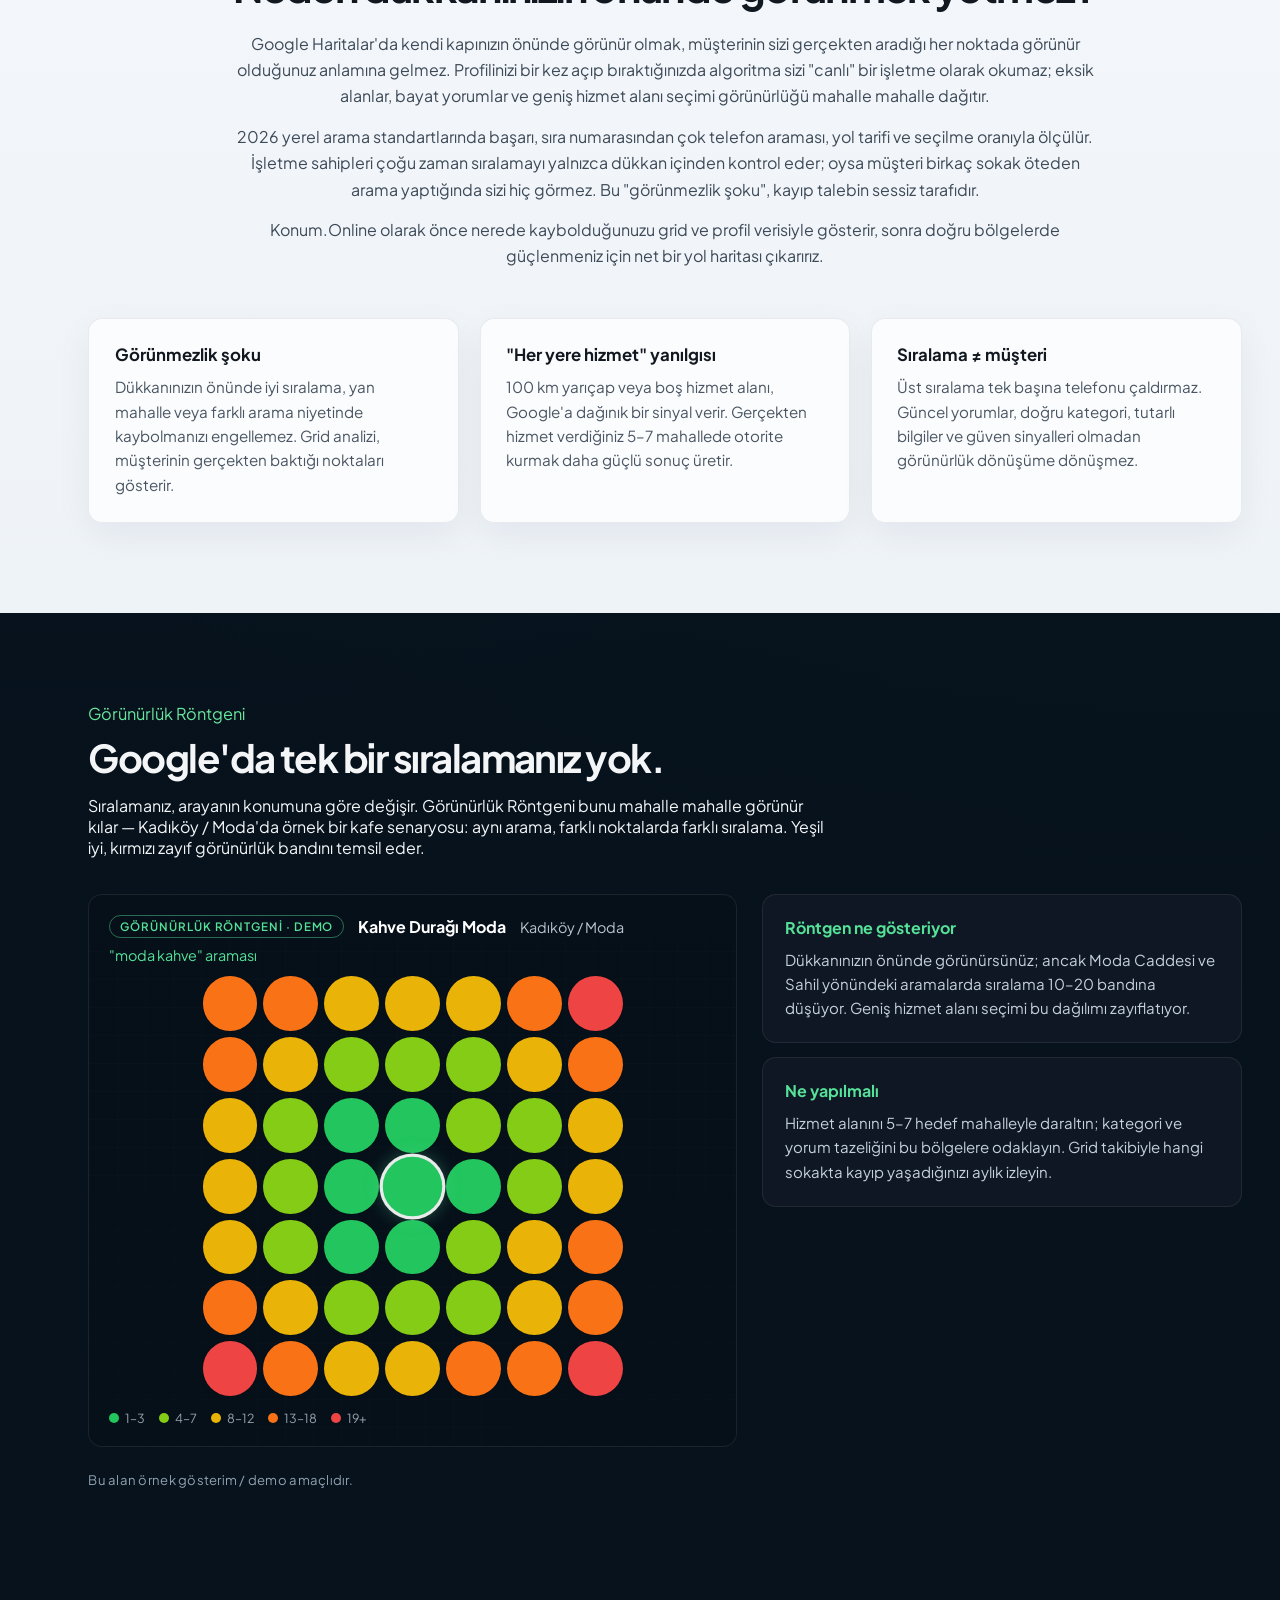
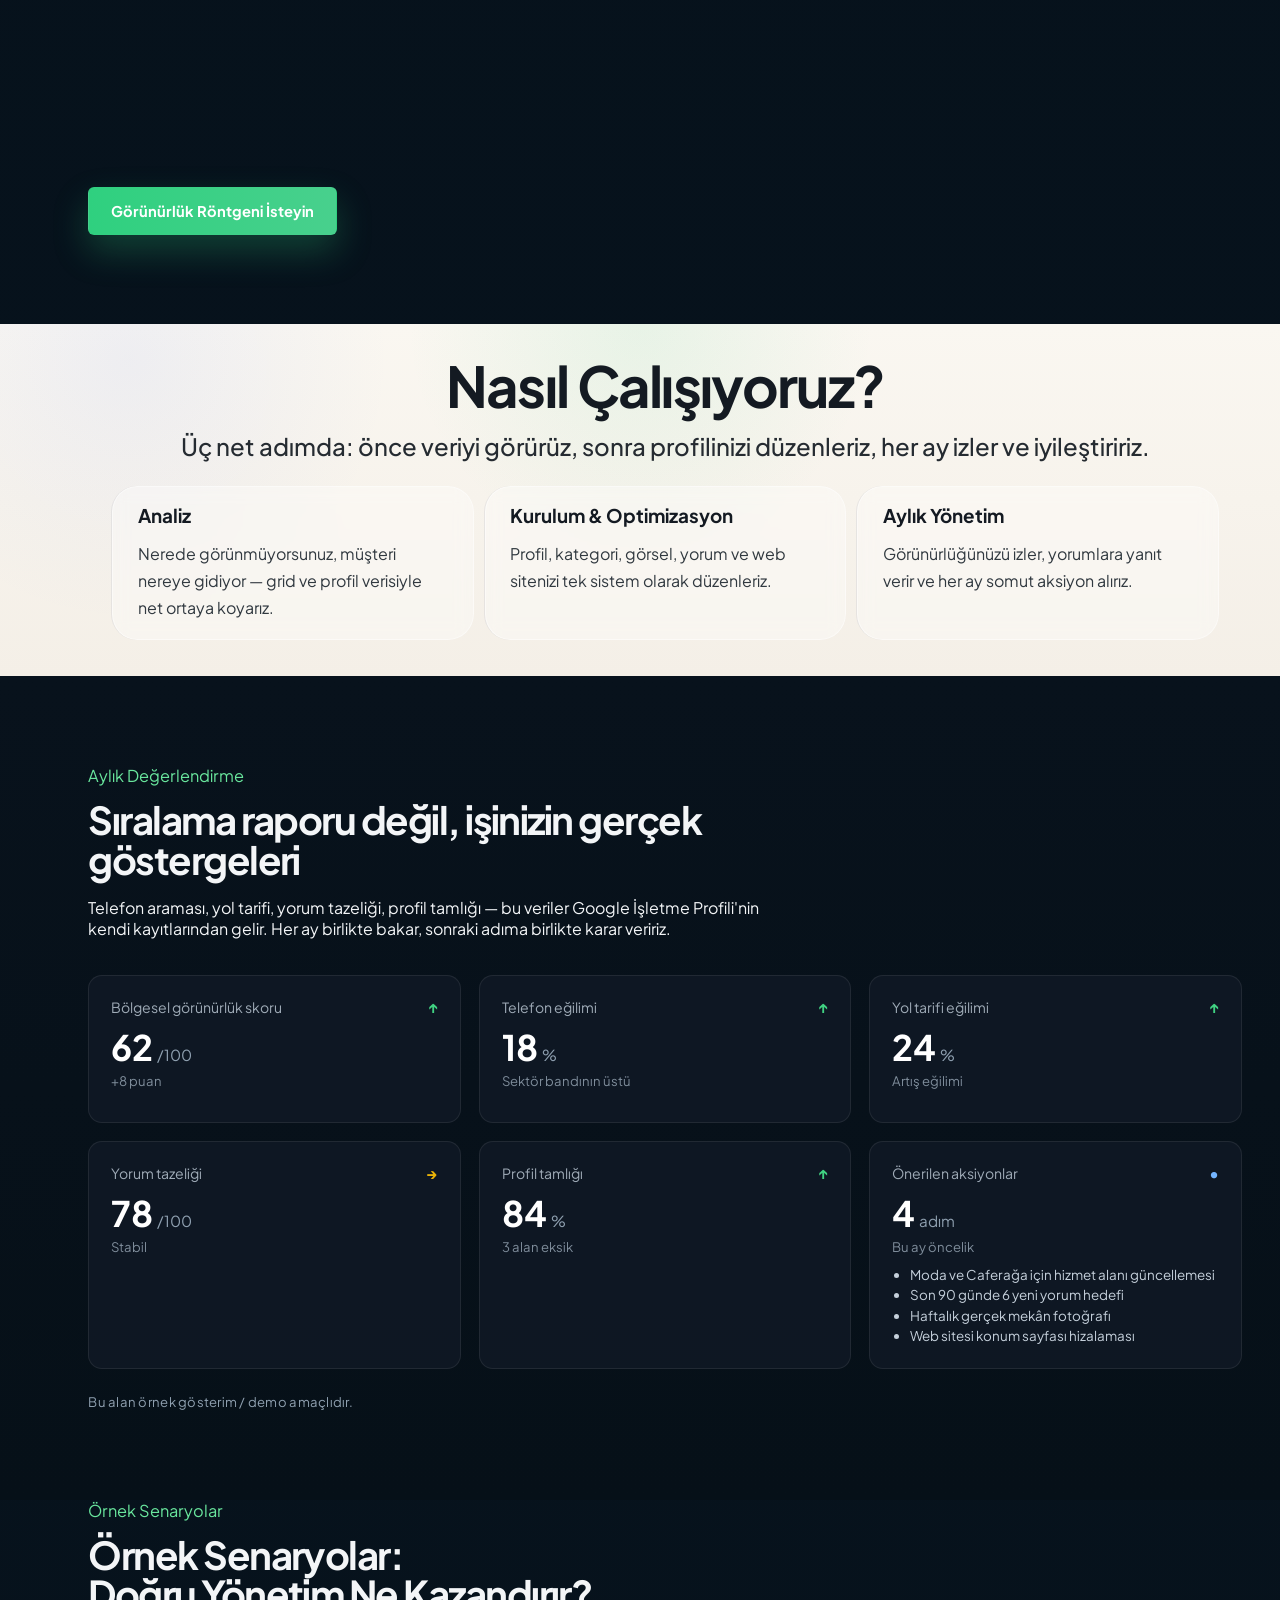
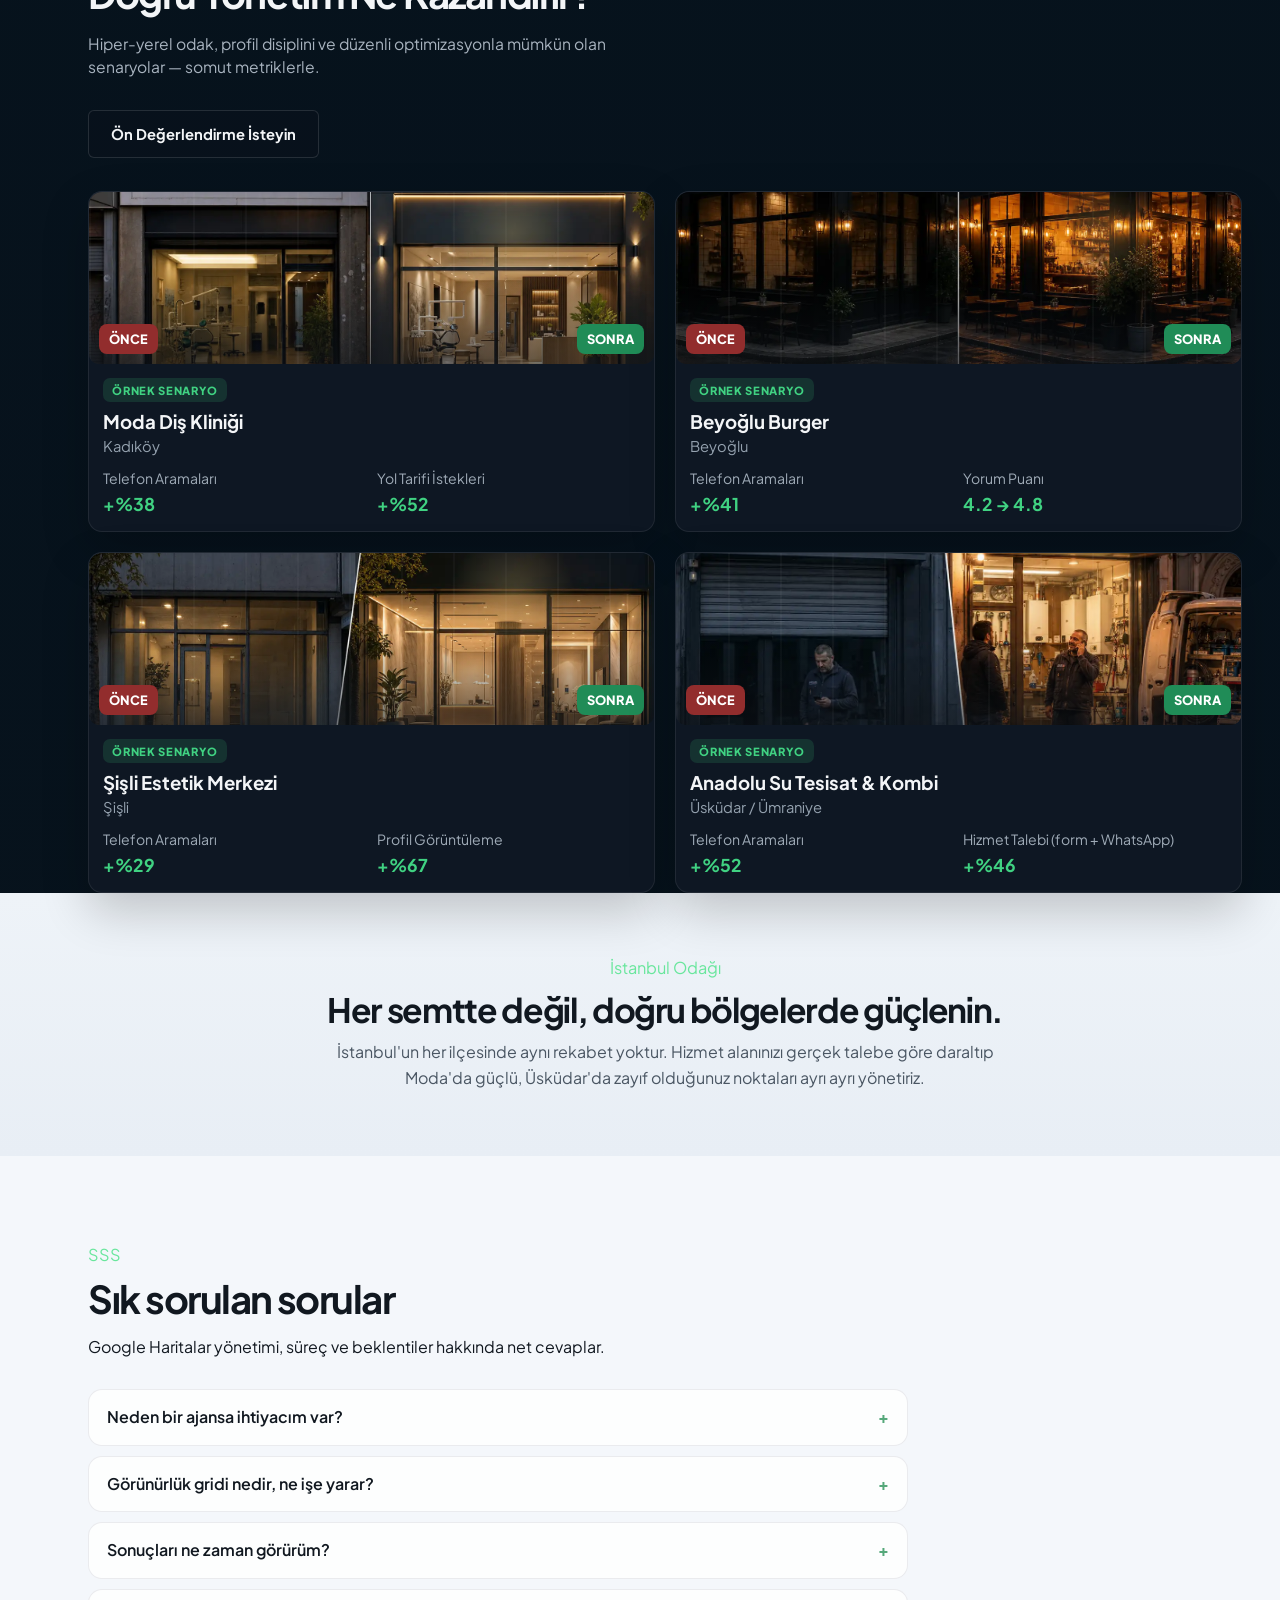
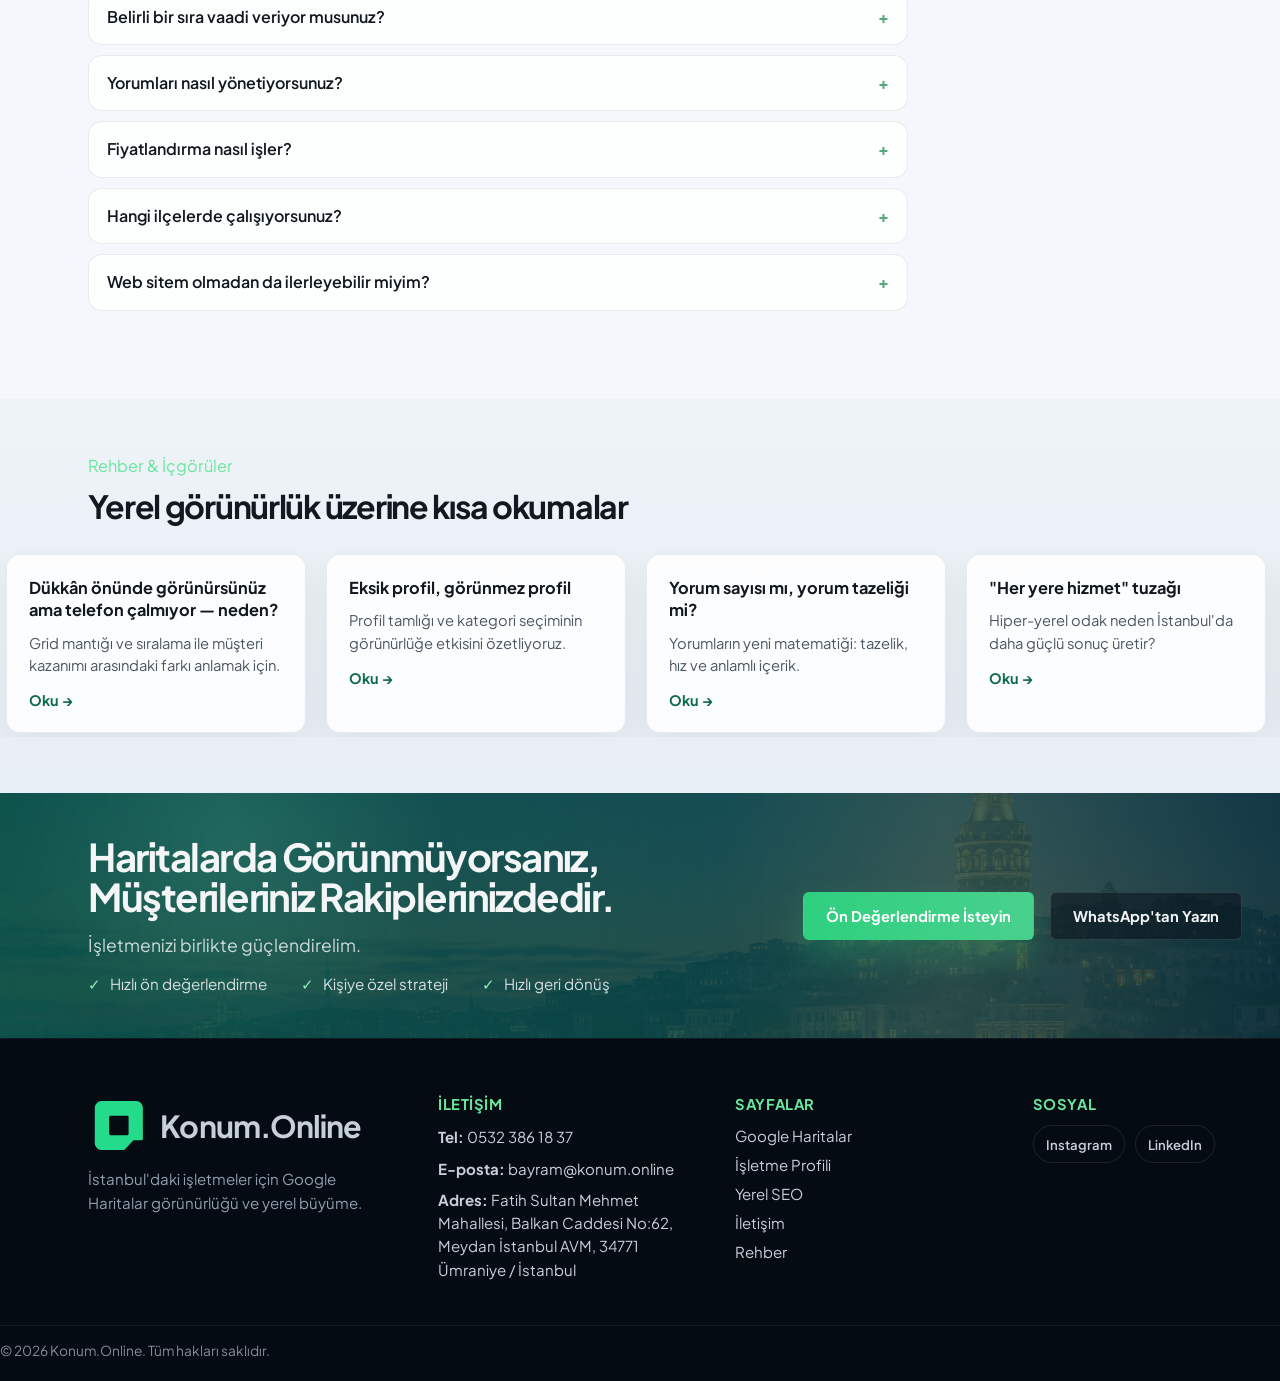
==== commit c386a32f: "Ornek senaryolar bolumu: baslik uste alindi, kartlar kisaldi Baslik+aciklama sol sutundan cikarilip " ====
--- a/index.html
+++ b/index.html
@@ -589,8 +589,8 @@
     </section>
 
     <section class="case-section" id="cases">
-      <div class="container case-grid">
-        <div class="case-copy reveal">
+      <div class="container">
+        <div class="case-copy case-copy--top reveal">
           <div class="section-tag">Örnek Senaryolar</div>
           <h2>Örnek Senaryolar:<br>Doğru Yönetim Ne Kazandırır?</h2>
           <p>Hiper-yerel odak, profil disiplini ve düzenli optimizasyonla mümkün olan senaryolar — somut metriklerle.
@@ -598,6 +598,7 @@
           <a class="btn btn-outline" href="/iletisim/" data-cta="dashboard">Ön Değerlendirme İsteyin</a>
         </div>
 
+        <div class="case-grid">
         <a class="case-card reveal delay-100" href="/senaryolar/moda-dis-klinigi/" data-cta="scenario">
           <div class="case-image">
             <div class="before-after">
@@ -655,8 +656,8 @@
         <a class="case-card reveal delay-100" href="/senaryolar/anadolu-su-tesisat/" data-cta="scenario">
           <div class="case-image" style="background-image:url('assets/case-plumbing.webp');">
             <div class="before-after">
+              <span class="pill red">ÖNCE</span>
               <span class="pill green">SONRA</span>
-              <span class="pill red">ÖNCE</span>
             </div>
           </div>
           <div class="case-content">
@@ -669,6 +670,7 @@
             </div>
           </div>
         </a>
+        </div>
       </div>
     </section>
 
--- a/css/style.css
+++ b/css/style.css
@@ -949,13 +949,19 @@
 
     .case-grid {
       display: grid;
-      grid-template-columns: minmax(200px, 0.68fr) repeat(4, minmax(0, 1fr));
+      grid-template-columns: repeat(4, minmax(0, 1fr));
       gap: clamp(14px, 1.6vw, 22px);
-      align-items: stretch;
+      align-items: start;
     }
 
     .case-copy {
       padding: 18px 8px 18px 0;
+    }
+
+    .case-copy--top {
+      padding: 0;
+      margin-bottom: clamp(22px, 2.6vw, 36px);
+      max-width: 820px;
     }
 
     .case-copy .btn {
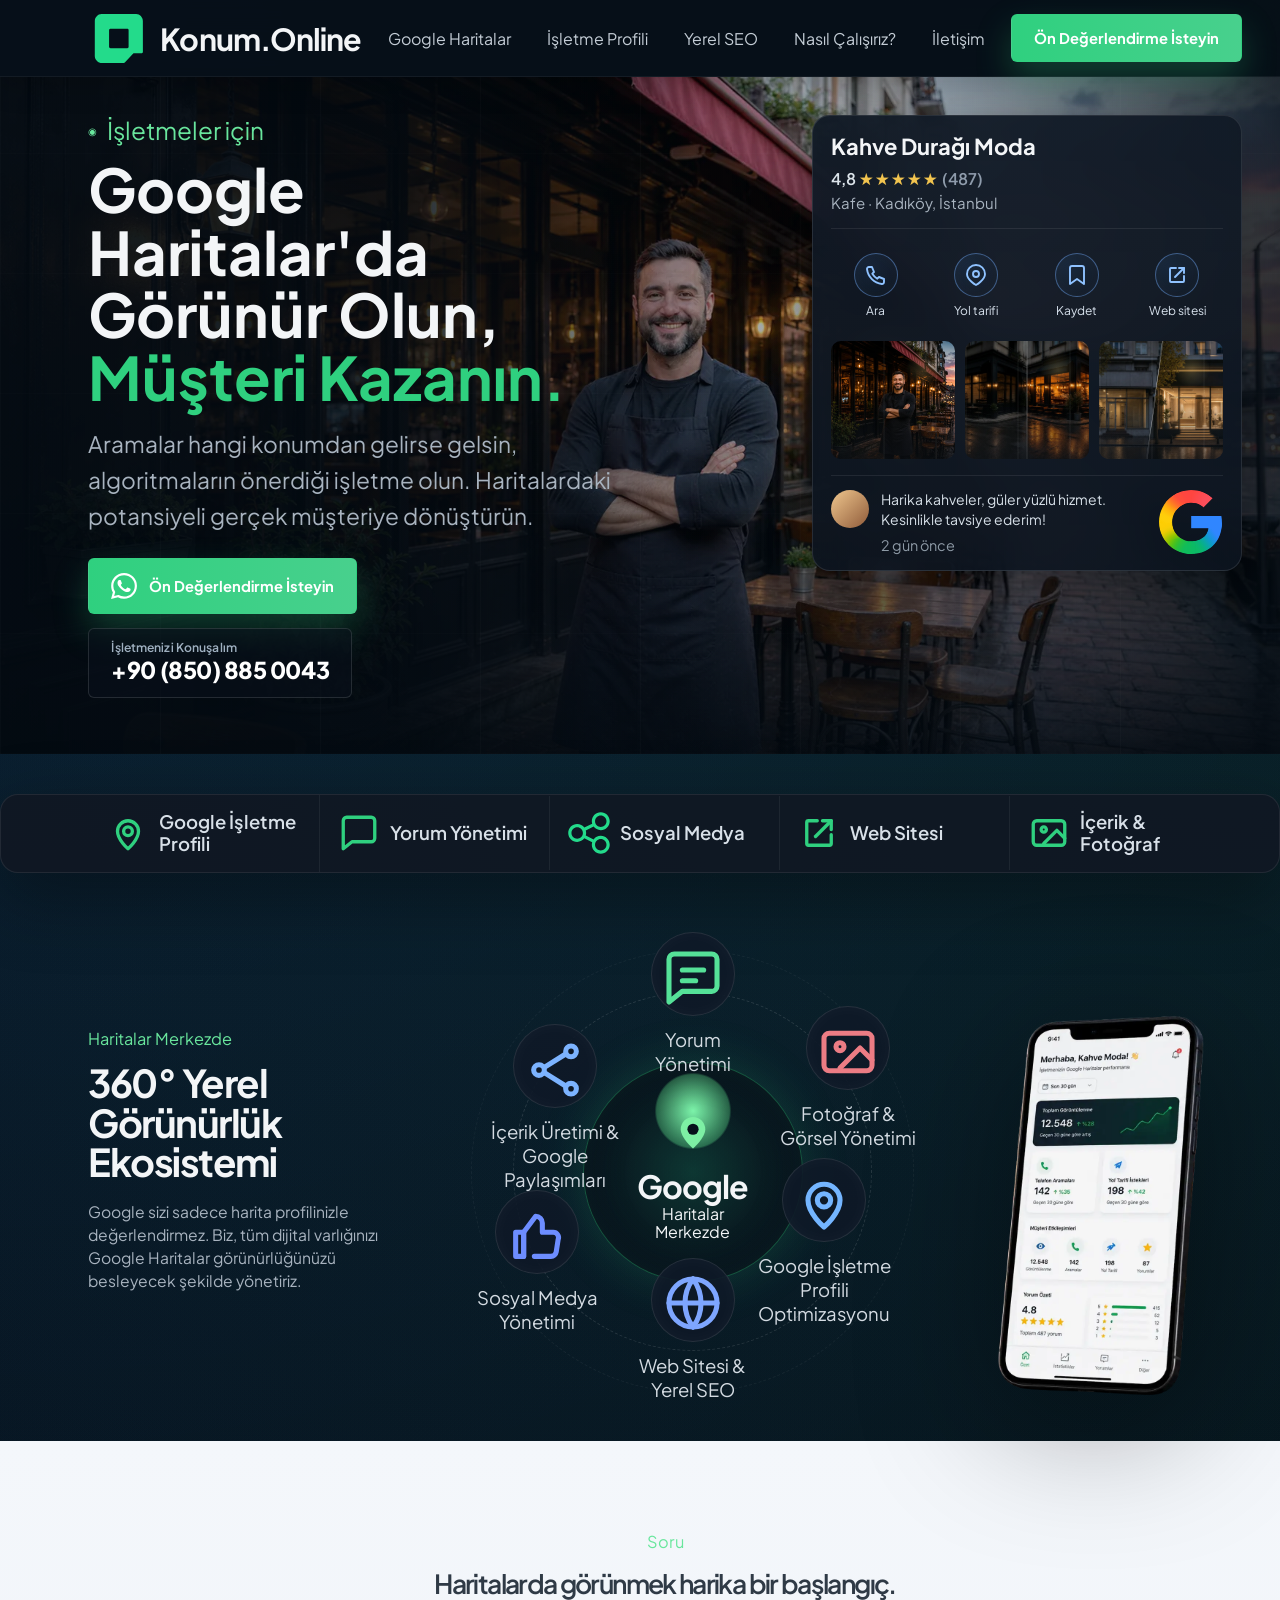
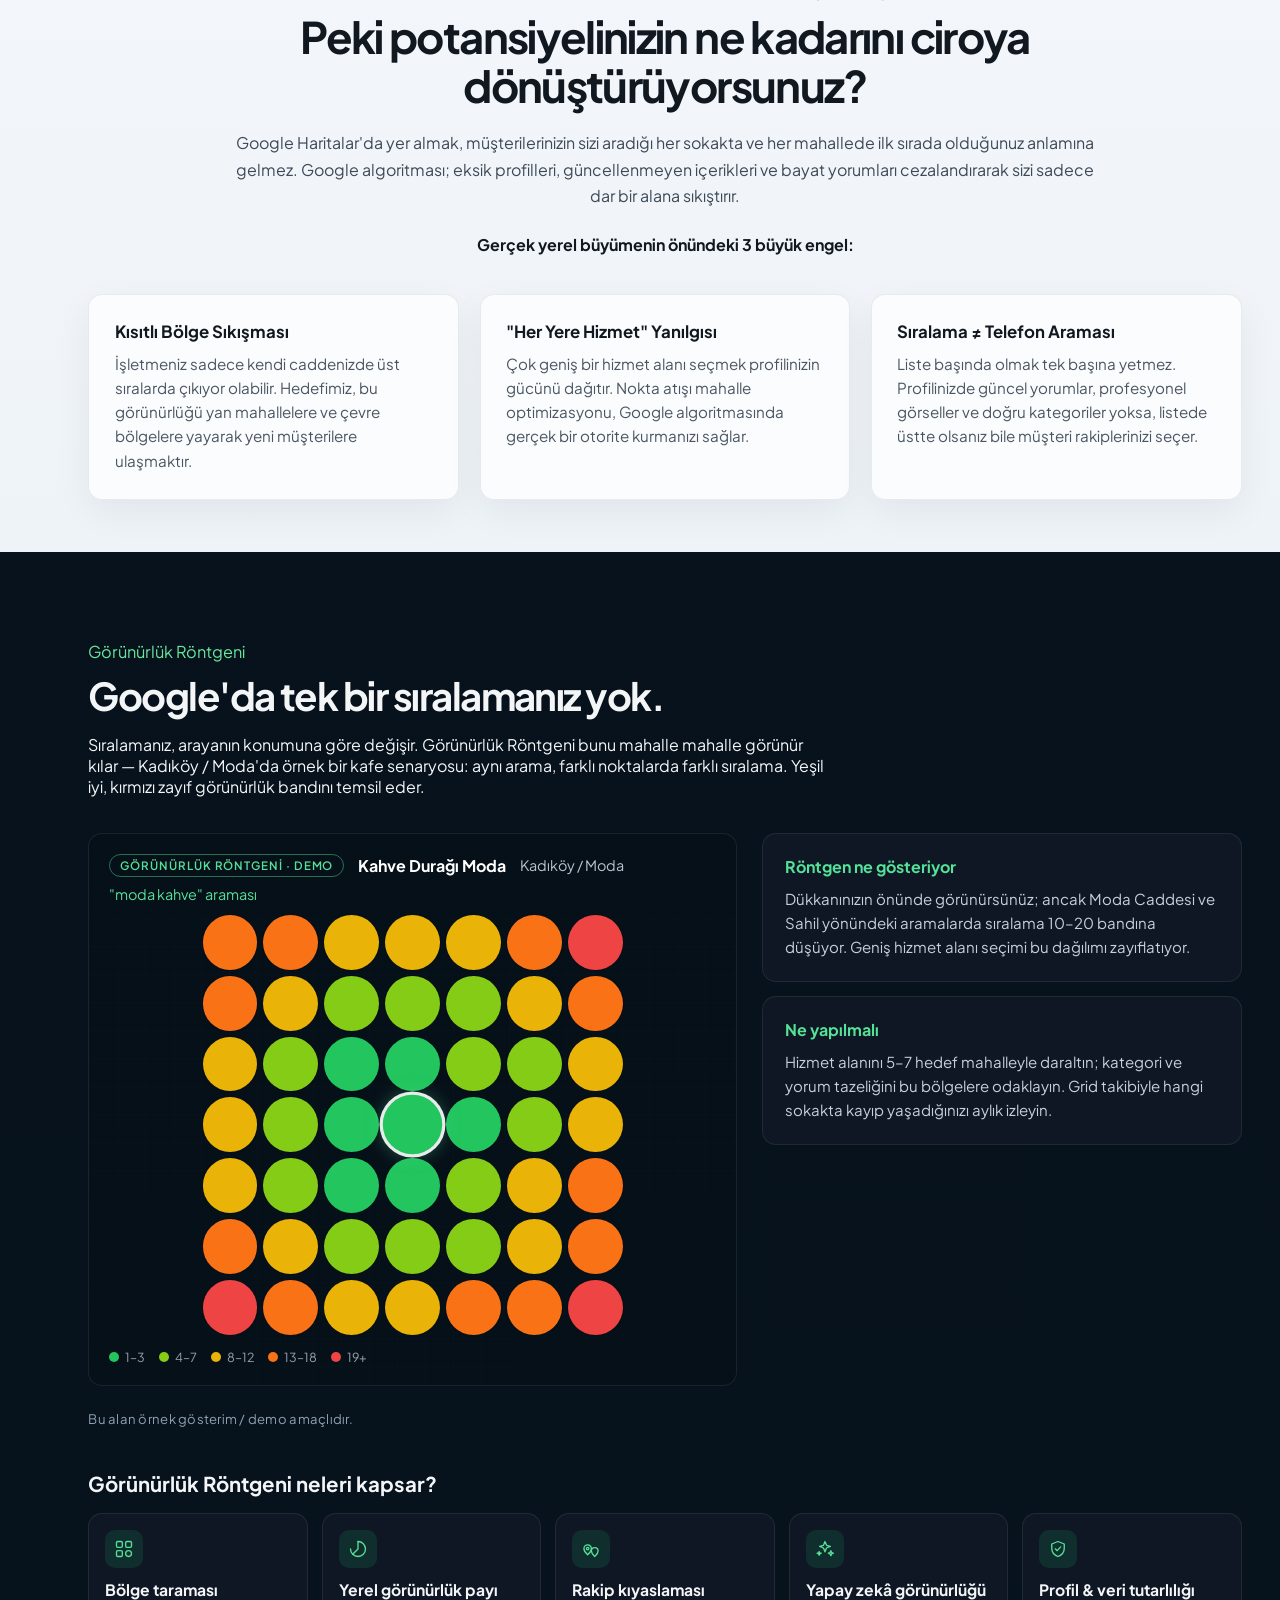
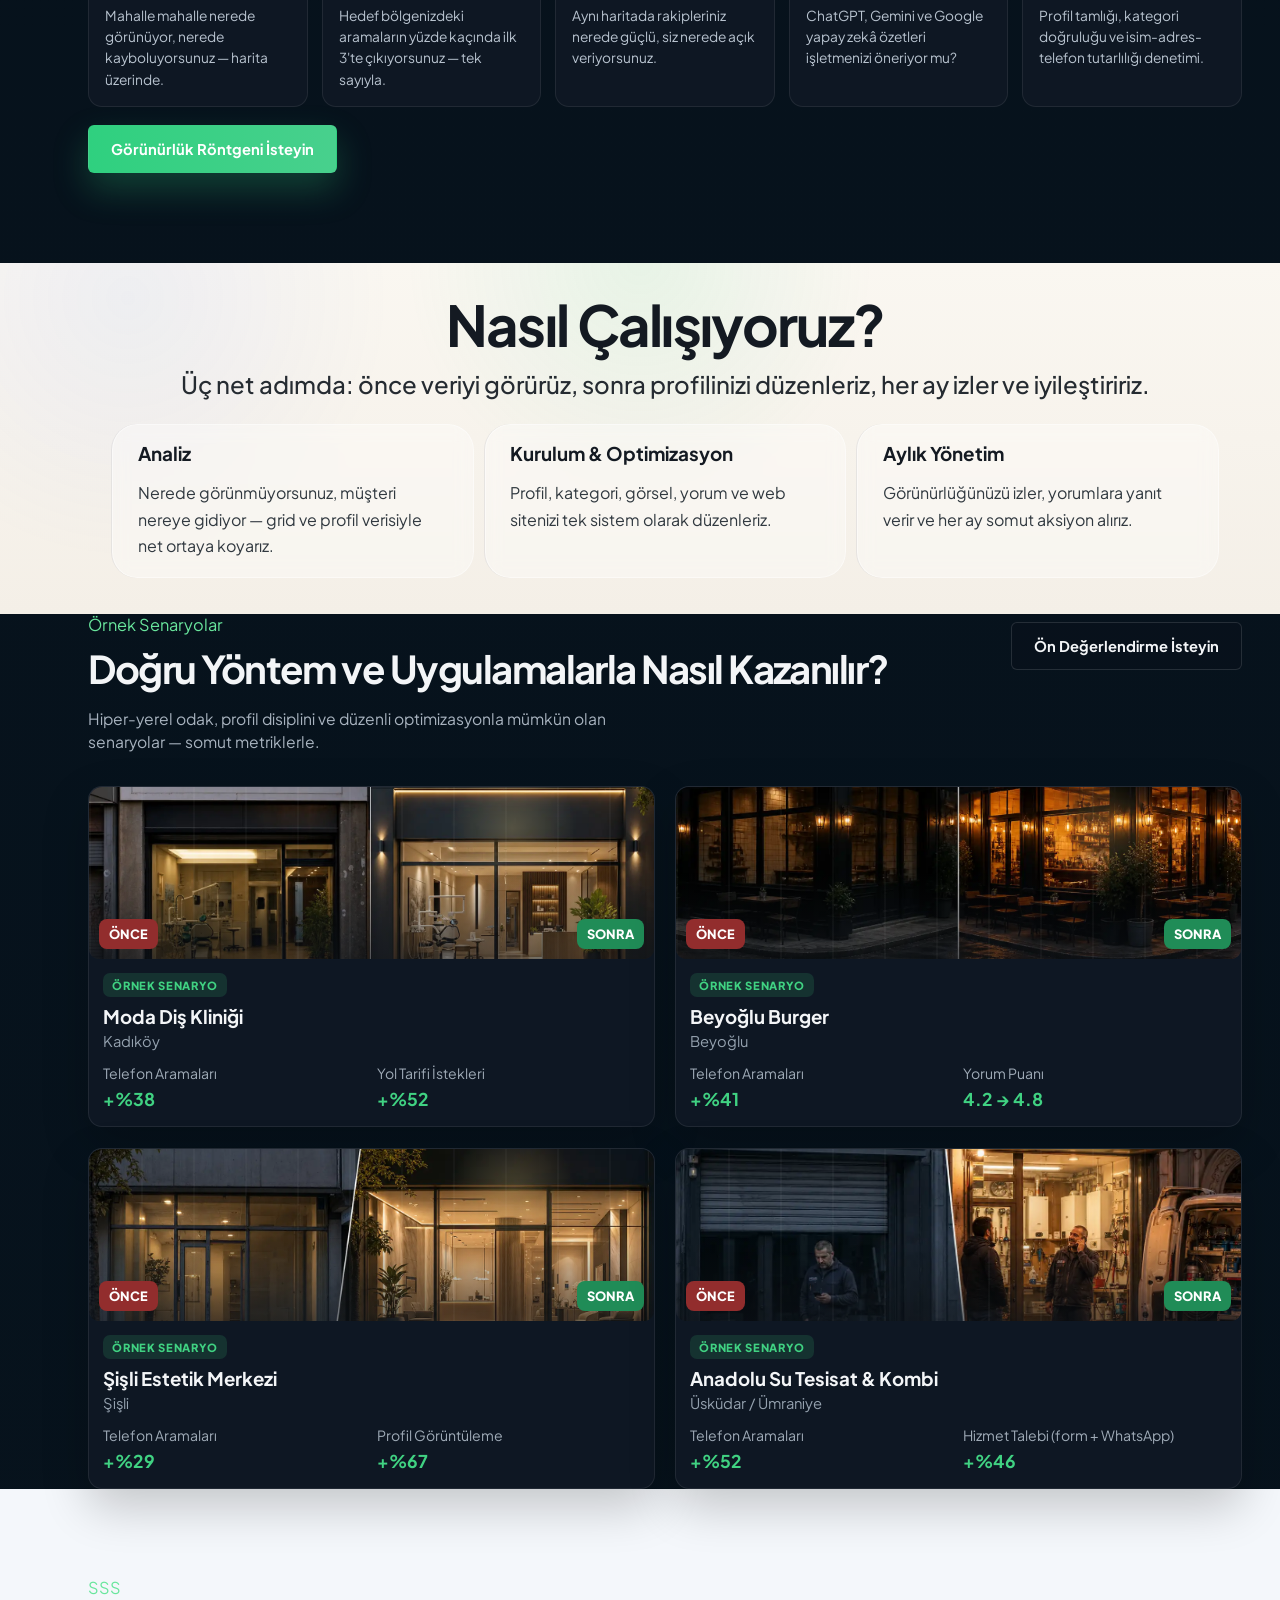
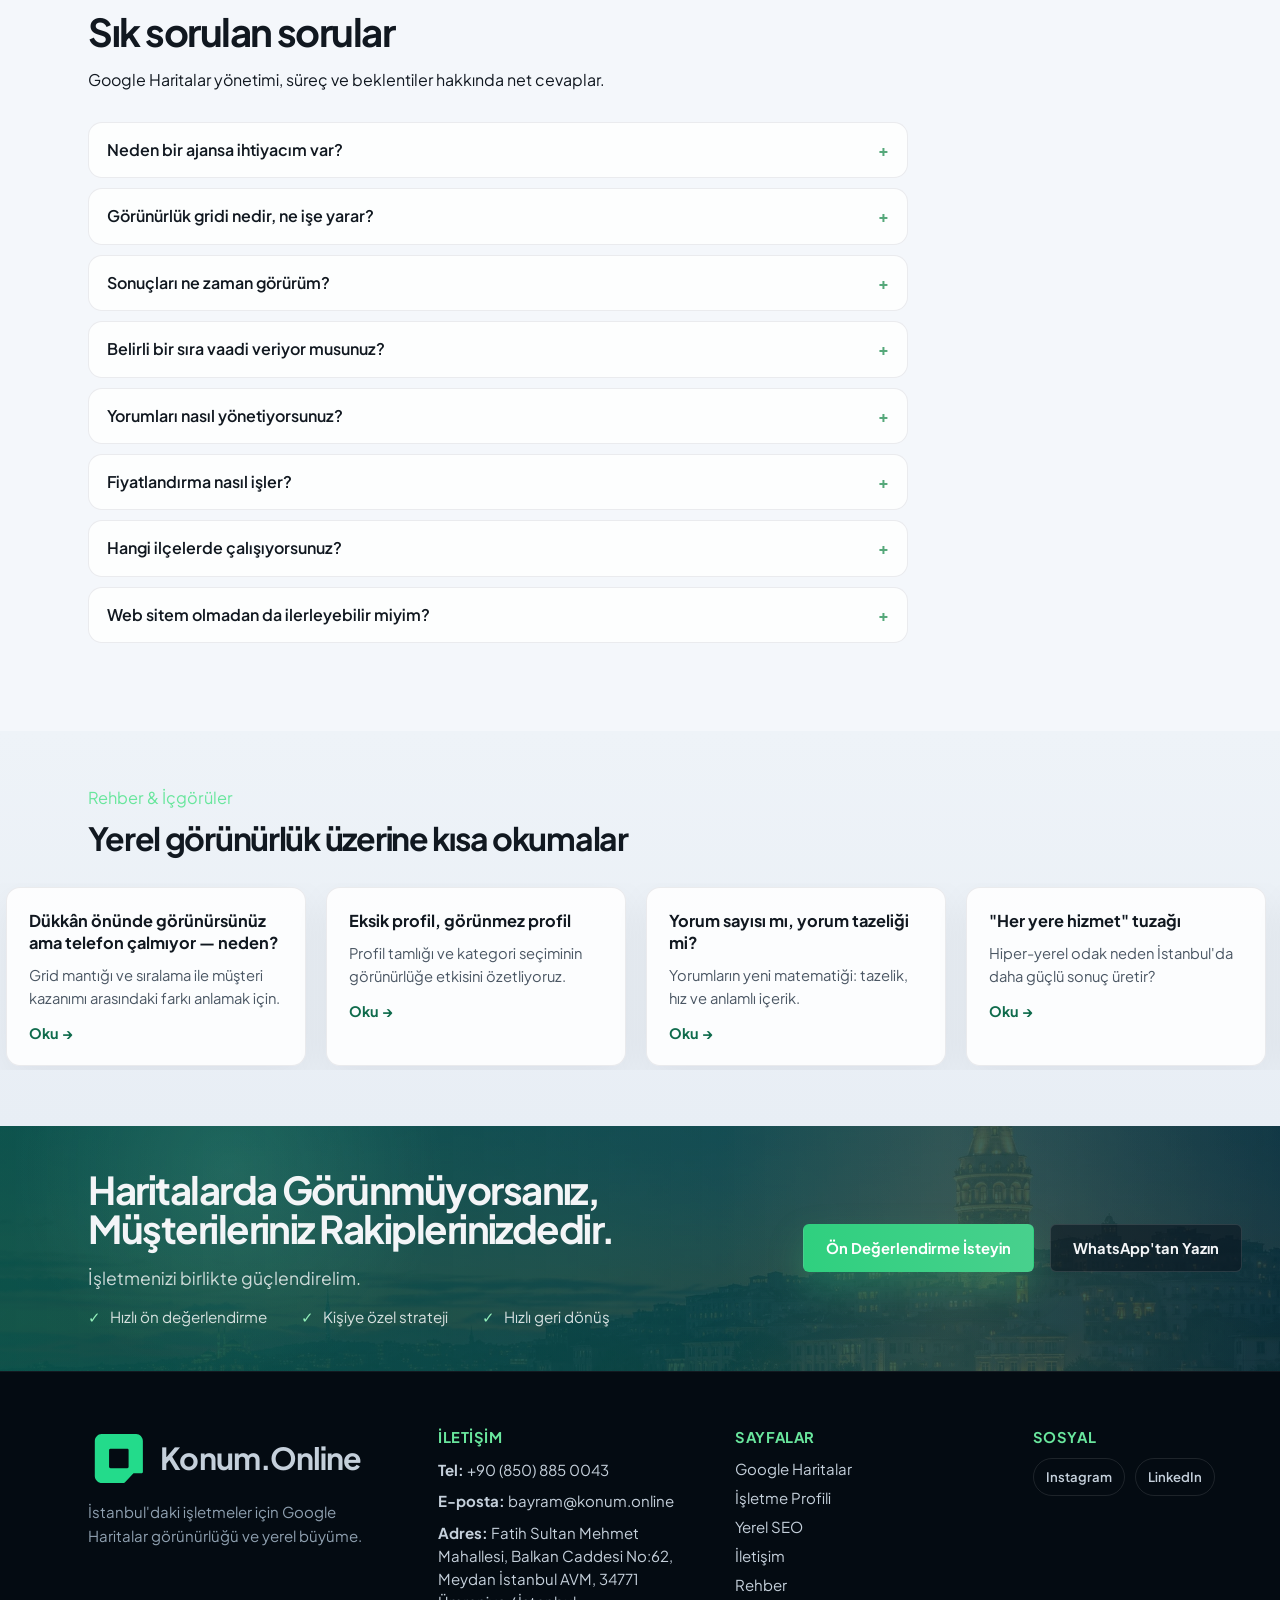
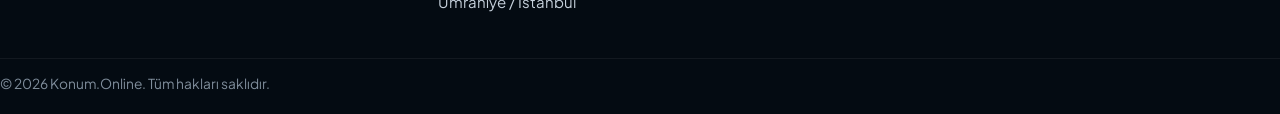
==== commit 32e252da: "GitHub Pages yayini: workflow, CNAME, PHPsiz form" ====
--- a/index.html
+++ b/index.html
@@ -54,7 +54,7 @@
     "@type": "LocalBusiness",
     "name": "Konum.Online",
     "url": "https://konum.online/",
-    "telephone": "+905323861837",
+    "telephone": "+908508850043",
     "email": "bayram@konum.online",
     "image": "https://konum.online/assets/cta-istanbul.webp",
     "address": {
@@ -181,11 +181,10 @@
     <section class="hero">
       <div class="container hero-grid">
         <div class="hero-copy reveal">
-          <div class="eyebrow">İstanbul'daki işletmeler için</div>
+          <div class="eyebrow">İşletmeler için</div>
           <h1>Google Haritalar'da<br>Görünür Olun,<br><span class="accent">Müşteri Kazanın.</span></h1>
-          <p>Kendi dükkanınızda görünür olmanız yetmez. Müşterinizin sizi aradığı her mahallede, her
-            aramada, her anda
-            görünür olmanızı sağlıyoruz.</p>
+          <p>Aramalar hangi konumdan gelirse gelsin, algoritmaların önerdiği işletme olun. Haritalardaki potansiyeli
+            gerçek müşteriye dönüştürün.</p>
           <div class="hero-actions">
             <a class="btn btn-primary" href="#cta" data-cta="hero">
               <svg viewBox="0 0 24 24" width="26" height="26" aria-hidden="true">
@@ -194,53 +193,11 @@
               </svg>
               Ön Değerlendirme İsteyin
             </a>
-            <a class="btn btn-outline" href="#cta" data-cta="hero">
-              <svg viewBox="0 0 24 24" width="26" height="26" fill="none" stroke="currentColor" stroke-width="1.9"
-                stroke-linecap="round" stroke-linejoin="round" aria-hidden="true">
-                <path
-                  d="M5 4h3l2 5-1.7 1.7a15.4 15.4 0 0 0 5 5L15 14l5 2v3a2 2 0 0 1-2.2 2A17 17 0 0 1 3 6.2 2 2 0 0 1 5 4Z" />
-              </svg>
-              İşletmenizi Konuşalım
+            <a class="btn btn-outline btn-hero-phone" href="tel:+908508850043" data-cta="hero-phone"
+              aria-label="İşletmenizi konuşalım: +90 (850) 885 0043">
+              <span class="btn-hero-phone__label">İşletmenizi Konuşalım</span>
+              <span class="btn-hero-phone__number">+90 (850) 885 0043</span>
             </a>
-          </div>
-          <div class="feature-list">
-            <span>
-              <svg viewBox="0 0 24 24" aria-hidden="true">
-                <path d="M12 21s-6-5.1-6-10a6 6 0 1 1 12 0c0 4.9-6 10-6 10Z"></path>
-                <circle cx="12" cy="11" r="2.5"></circle>
-              </svg>
-              Google İşletme Profili
-            </span>
-            <span>
-              <svg viewBox="0 0 24 24" aria-hidden="true">
-                <path d="M21 15a2 2 0 0 1-2 2H8l-5 4V5a2 2 0 0 1 2-2h14a2 2 0 0 1 2 2Z"></path>
-              </svg>
-              Yorum Yönetimi
-            </span>
-            <span>
-              <svg viewBox="0 0 24 24" aria-hidden="true">
-                <path
-                  d="M18 8a3 3 0 1 0-2.8-4H15a3 3 0 0 0 .2 1L8.9 8.1a3 3 0 0 0-1.8-.6 3 3 0 1 0 0 6c.7 0 1.3-.2 1.8-.6l6.3 3.1A3 3 0 0 0 15 17a3 3 0 1 0 .2 1l-6.3-3.1c.2-.3.3-.6.4-.9l6.3-3.1c.5.7 1.4 1.1 2.4 1.1Z">
-                </path>
-              </svg>
-              Sosyal Medya
-            </span>
-            <span>
-              <svg viewBox="0 0 24 24" aria-hidden="true">
-                <path d="M14 5h5v5"></path>
-                <path d="M10 14 19 5"></path>
-                <path d="M19 13v5a1 1 0 0 1-1 1H6a1 1 0 0 1-1-1V6a1 1 0 0 1 1-1h5"></path>
-              </svg>
-              Web Sitesi
-            </span>
-            <span>
-              <svg viewBox="0 0 24 24" aria-hidden="true">
-                <rect x="3" y="5" width="18" height="14" rx="2"></rect>
-                <circle cx="9" cy="10" r="1.5"></circle>
-                <path d="m21 15-4.5-4.5L9 18"></path>
-              </svg>
-              İçerik &amp; Fotoğraf
-            </span>
           </div>
         </div>
 
@@ -304,16 +261,7 @@
                 <div style="color:#8e9aa6;font-size:.9rem;margin-top:6px;">2 gün önce</div>
               </div>
               <div class="google-mark">
-                <svg viewBox="0 0 48 48" width="64" height="64" aria-label="Google G logo" role="img">
-                  <path fill="#FFC107"
-                    d="M43.611 20.083H42V20H24v8h11.303C33.654 32.657 29.183 36 24 36c-5.514 0-10-4.486-10-10s4.486-10 10-10c2.837 0 5.402 1.192 7.207 3.093l5.657-5.657C33.64 11.053 29.082 9 24 9 14.059 9 6 17.059 6 27s8.059 18 18 18 18-8.059 18-18c0-1.341-.146-2.65-.389-3.917z" />
-                  <path fill="#FF3D00"
-                    d="M6 27c0-1.657.284-3.247.795-4.735l7.007 5.432C13.596 29.678 18.535 33 24 33c2.837 0 5.402-1.192 7.207-3.093l5.657 5.657C33.64 40.947 29.082 43 24 43 14.059 43 6 34.941 6 27z" />
-                  <path fill="#4CAF50"
-                    d="M30.795 30.265 37.802 35.697C41.443 32.454 43.611 27.836 43.611 22.5c0-1.341-.146-2.65-.389-3.917H24v8h6.795z" />
-                  <path fill="#1976D2"
-                    d="M24 43c5.166 0 9.86-1.977 13.409-5.192l-6.19-4.803C29.211 35.091 26.715 36 24 36c-5.479 0-10.226-3.34-12.418-8.082l-7.007 5.432C6.568 38.482 14.617 43 24 43z" />
-                </svg>
+                <img src="assets/Google_Favicon_2025.svg" width="64" height="64" alt="Google">
               </div>
             </div>
           </aside>
@@ -321,61 +269,43 @@
       </div>
     </section>
 
-    <div class="stats-strip">
-      <div class="container stats-grid">
-        <div class="stat">
-          <div class="icon-badge" aria-hidden="true">
-            <svg viewBox="0 0 24 24">
-              <path
-                d="M5 4h3l2 5-1.7 1.7a15.4 15.4 0 0 0 5 5L15 14l5 2v3a2 2 0 0 1-2.2 2A17 17 0 0 1 3 6.2 2 2 0 0 1 5 4Z">
-              </path>
-            </svg>
-          </div>
-          <div>
-            <b>%<span class="counter" data-target="31">0</span></b>
-            <strong>Telefon arama eğilimi</strong>
-            <p>Optimize profillerde sektör ortalaması</p>
-          </div>
-        </div>
-        <div class="stat">
-          <div class="icon-badge" aria-hidden="true">
-            <svg viewBox="0 0 24 24">
+    <div class="feature-strip">
+      <div class="container">
+        <div class="feature-list feature-list--bar" role="list">
+          <span role="listitem">
+            <svg viewBox="0 0 24 24" aria-hidden="true">
               <path d="M12 21s-6-5.1-6-10a6 6 0 1 1 12 0c0 4.9-6 10-6 10Z"></path>
               <circle cx="12" cy="11" r="2.5"></circle>
             </svg>
-          </div>
-          <div>
-            <b>%<span class="counter" data-target="42">0</span></b>
-            <strong>Yol tarifi eğilimi</strong>
-            <p>Yerel arama araştırmaları çerçevesinde</p>
-          </div>
-        </div>
-        <div class="stat">
-          <div class="icon-badge" aria-hidden="true">
-            <svg viewBox="0 0 24 24">
-              <path d="m12 3 2.8 5.7 6.2.9-4.5 4.4 1.1 6.2L12 17.3 6.4 20.2l1.1-6.2L3 9.6l6.2-.9L12 3Z"></path>
+            Google İşletme Profili
+          </span>
+          <span role="listitem">
+            <svg viewBox="0 0 24 24" aria-hidden="true">
+              <path d="M21 15a2 2 0 0 1-2 2H8l-5 4V5a2 2 0 0 1 2-2h14a2 2 0 0 1 2 2Z"></path>
             </svg>
-          </div>
-          <div>
-            <b><span class="counter" data-target="4.8" data-decimals="1">0.0</span></b>
-            <strong>Yorum puanı bandı</strong>
-            <p>Aktif profillerde gözlemlenen ortalama</p>
-          </div>
-        </div>
-        <div class="stat">
-          <div class="icon-badge" aria-hidden="true">
-            <svg viewBox="0 0 24 24">
-              <path d="M4 20V10"></path>
-              <path d="M10 20V4"></path>
-              <path d="M16 20v-8"></path>
-              <path d="M22 20V7"></path>
+            Yorum Yönetimi
+          </span>
+          <span role="listitem">
+            <img class="feature-icon-img" src="assets/share-social-3106.svg" width="42" height="42" alt=""
+              aria-hidden="true">
+            Sosyal Medya
+          </span>
+          <span role="listitem">
+            <svg viewBox="0 0 24 24" aria-hidden="true">
+              <path d="M14 5h5v5"></path>
+              <path d="M10 14 19 5"></path>
+              <path d="M19 13v5a1 1 0 0 1-1 1H6a1 1 0 0 1-1-1V6a1 1 0 0 1 1-1h5"></path>
             </svg>
-          </div>
-          <div>
-            <b>3–5×</b>
-            <strong>Yerel görünürlük artışı</strong>
-            <p>Hiper-yerel odakta literatür aralığı</p>
-          </div>
+            Web Sitesi
+          </span>
+          <span role="listitem">
+            <svg viewBox="0 0 24 24" aria-hidden="true">
+              <rect x="3" y="5" width="18" height="14" rx="2"></rect>
+              <circle cx="9" cy="10" r="1.5"></circle>
+              <path d="m21 15-4.5-4.5L9 18"></path>
+            </svg>
+            İçerik &amp; Fotoğraf
+          </span>
         </div>
       </div>
     </div>
@@ -387,7 +317,6 @@
           <h2>360° Yerel Görünürlük<br>Ekosistemi</h2>
           <p>Google sizi sadece harita profilinizle değerlendirmez. Biz, tüm dijital varlığınızı Google Haritalar
             görünürlüğünüzü besleyecek şekilde yönetiriz.</p>
-          <a class="btn btn-primary" href="#cta">Tüm Çözümlerimizi Keşfedin</a>
         </div>
 
         <div class="orbit">
@@ -426,35 +355,32 @@
     <section class="problem-section" id="problem">
       <div class="container">
         <div class="problem-intro reveal">
-          <div class="section-tag">Problem</div>
-          <h2>Neden dükkânınızın önünde görünmek yetmez?</h2>
-          <p>Google Haritalar'da kendi kapınızın önünde görünür olmak, müşterinin sizi gerçekten aradığı her noktada
-            görünür olduğunuz anlamına gelmez. Profilinizi bir kez açıp bıraktığınızda algoritma sizi "canlı" bir
-            işletme
-            olarak okumaz; eksik alanlar, bayat yorumlar ve geniş hizmet alanı seçimi görünürlüğü mahalle mahalle
-            dağıtır.</p>
-          <p>2026 yerel arama standartlarında başarı, sıra numarasından çok telefon araması, yol tarifi ve seçilme
-            oranıyla ölçülür. İşletme sahipleri çoğu zaman sıralamayı yalnızca dükkan içinden kontrol eder; oysa
-            müşteri birkaç sokak öteden arama yaptığında sizi hiç görmez. Bu "görünmezlik şoku", kayıp talebin sessiz
-            tarafıdır.</p>
-          <p>Konum.Online olarak önce nerede kaybolduğunuzu grid ve profil verisiyle gösterir, sonra doğru bölgelerde
-            güçlenmeniz için net bir yol haritası çıkarırız.</p>
+          <div class="section-tag">Soru</div>
+          <h2 class="problem-title">
+            <span class="problem-title-lead">Haritalarda görünmek harika bir başlangıç.</span>
+            <span class="problem-title-main">Peki potansiyelinizin ne kadarını ciroya dönüştürüyorsunuz?</span>
+          </h2>
+          <p>Google Haritalar'da yer almak, müşterilerinizin sizi aradığı her sokakta ve her mahallede ilk sırada
+            olduğunuz anlamına gelmez. Google algoritması; eksik profilleri, güncellenmeyen içerikleri ve bayat
+            yorumları
+            cezalandırarak sizi sadece dar bir alana sıkıştırır.</p>
+          <p class="problem-cards-lead">Gerçek yerel büyümenin önündeki 3 büyük engel:</p>
         </div>
         <div class="problem-cards">
           <article class="problem-card reveal delay-100">
-            <h3>Görünmezlik şoku</h3>
-            <p>Dükkanınızın önünde iyi sıralama, yan mahalle veya farklı arama niyetinde kaybolmanızı engellemez.
-              Grid analizi, müşterinin gerçekten baktığı noktaları gösterir.</p>
+            <h3>Kısıtlı Bölge Sıkışması</h3>
+            <p>İşletmeniz sadece kendi caddenizde üst sıralarda çıkıyor olabilir. Hedefimiz, bu görünürlüğü yan
+              mahallelere ve çevre bölgelere yayarak yeni müşterilere ulaşmaktır.</p>
           </article>
           <article class="problem-card reveal delay-100">
-            <h3>"Her yere hizmet" yanılgısı</h3>
-            <p>100 km yarıçap veya boş hizmet alanı, Google'a dağınık bir sinyal verir. Gerçekten hizmet verdiğiniz
-              5–7 mahallede otorite kurmak daha güçlü sonuç üretir.</p>
+            <h3>"Her Yere Hizmet" Yanılgısı</h3>
+            <p>Çok geniş bir hizmet alanı seçmek profilinizin gücünü dağıtır. Nokta atışı mahalle optimizasyonu,
+              Google algoritmasında gerçek bir otorite kurmanızı sağlar.</p>
           </article>
           <article class="problem-card reveal delay-100">
-            <h3>Sıralama ≠ müşteri</h3>
-            <p>Üst sıralama tek başına telefonu çaldırmaz. Güncel yorumlar, doğru kategori, tutarlı bilgiler ve güven
-              sinyalleri olmadan görünürlük dönüşüme dönüşmez.</p>
+            <h3>Sıralama ≠ Telefon Araması</h3>
+            <p>Liste başında olmak tek başına yetmez. Profilinizde güncel yorumlar, profesyonel görseller ve doğru
+              kategoriler yoksa, listede üstte olsanız bile müşteri rakiplerinizi seçer.</p>
           </article>
         </div>
       </div>
@@ -575,101 +501,90 @@
       </div>
     </section>
 
-    <section class="dashboard-section" id="dashboard">
-      <div class="container">
-        <div class="dashboard-header reveal">
-          <div class="section-tag">Aylık Değerlendirme</div>
-          <h2>Sıralama raporu değil, işinizin gerçek göstergeleri</h2>
-          <p>Telefon araması, yol tarifi, yorum tazeliği, profil tamlığı — bu veriler Google İşletme Profili'nin kendi
-            kayıtlarından gelir. Her ay birlikte bakar, sonraki adıma birlikte karar veririz.</p>
-        </div>
-        <div class="dashboard-grid" id="dashboard-mount"></div>
-        <p class="demo-disclaimer">Bu alan örnek gösterim / demo amaçlıdır.</p>
-      </div>
-    </section>
-
     <section class="case-section" id="cases">
       <div class="container">
         <div class="case-copy case-copy--top reveal">
-          <div class="section-tag">Örnek Senaryolar</div>
-          <h2>Örnek Senaryolar:<br>Doğru Yönetim Ne Kazandırır?</h2>
-          <p>Hiper-yerel odak, profil disiplini ve düzenli optimizasyonla mümkün olan senaryolar — somut metriklerle.
-          </p>
-          <a class="btn btn-outline" href="/iletisim/" data-cta="dashboard">Ön Değerlendirme İsteyin</a>
+          <div class="case-copy-text">
+            <div class="section-tag">Örnek Senaryolar</div>
+            <h2>Doğru Yöntem ve Uygulamalarla Nasıl Kazanılır?</h2>
+            <p>Hiper-yerel odak, profil disiplini ve düzenli optimizasyonla mümkün olan senaryolar — somut metriklerle.
+            </p>
+          </div>
+          <a class="btn btn-outline case-copy-cta" href="/iletisim/" data-cta="dashboard">Ön Değerlendirme İsteyin</a>
         </div>
 
         <div class="case-grid">
-        <a class="case-card reveal delay-100" href="/senaryolar/moda-dis-klinigi/" data-cta="scenario">
-          <div class="case-image">
-            <div class="before-after">
-              <span class="pill red">ÖNCE</span>
-              <span class="pill green">SONRA</span>
-            </div>
-          </div>
-          <div class="case-content">
-            <span class="scenario-badge">Örnek Senaryo</span>
-            <h3>Moda Diş Kliniği</h3>
-            <div class="case-location">Kadıköy</div>
-            <div class="case-stats">
-              <div><span>Telefon Aramaları</span><strong>+%38</strong></div>
-              <div><span>Yol Tarifi İstekleri</span><strong>+%52</strong></div>
-            </div>
-          </div>
-        </a>
-
-        <a class="case-card reveal delay-100" href="/senaryolar/beyoglu-burger/" data-cta="scenario">
-          <div class="case-image" style="background-image:url('assets/case-burger.webp');">
-            <div class="before-after">
-              <span class="pill red">ÖNCE</span>
-              <span class="pill green">SONRA</span>
-            </div>
-          </div>
-          <div class="case-content">
-            <span class="scenario-badge">Örnek Senaryo</span>
-            <h3>Beyoğlu Burger</h3>
-            <div class="case-location">Beyoğlu</div>
-            <div class="case-stats">
-              <div><span>Telefon Aramaları</span><strong>+%41</strong></div>
-              <div><span>Yorum Puanı</span><strong>4.2 → 4.8</strong></div>
-            </div>
-          </div>
-        </a>
-
-        <a class="case-card reveal delay-100" href="/senaryolar/sisli-estetik-merkezi/" data-cta="scenario">
-          <div class="case-image" style="background-image:url('assets/case-aesthetic-clinic.webp');">
-            <div class="before-after">
-              <span class="pill red">ÖNCE</span>
-              <span class="pill green">SONRA</span>
-            </div>
-          </div>
-          <div class="case-content">
-            <span class="scenario-badge">Örnek Senaryo</span>
-            <h3>Şişli Estetik Merkezi</h3>
-            <div class="case-location">Şişli</div>
-            <div class="case-stats">
-              <div><span>Telefon Aramaları</span><strong>+%29</strong></div>
-              <div><span>Profil Görüntüleme</span><strong>+%67</strong></div>
-            </div>
-          </div>
-        </a>
-
-        <a class="case-card reveal delay-100" href="/senaryolar/anadolu-su-tesisat/" data-cta="scenario">
-          <div class="case-image" style="background-image:url('assets/case-plumbing.webp');">
-            <div class="before-after">
-              <span class="pill red">ÖNCE</span>
-              <span class="pill green">SONRA</span>
-            </div>
-          </div>
-          <div class="case-content">
-            <span class="scenario-badge">Örnek Senaryo</span>
-            <h3>Anadolu Su Tesisat &amp; Kombi</h3>
-            <div class="case-location">Üsküdar / Ümraniye</div>
-            <div class="case-stats">
-              <div><span>Telefon Aramaları</span><strong>+%52</strong></div>
-              <div><span>Hizmet Talebi (form + WhatsApp)</span><strong>+%46</strong></div>
-            </div>
-          </div>
-        </a>
+          <a class="case-card reveal delay-100" href="/senaryolar/moda-dis-klinigi/" data-cta="scenario">
+            <div class="case-image">
+              <div class="before-after">
+                <span class="pill red">ÖNCE</span>
+                <span class="pill green">SONRA</span>
+              </div>
+            </div>
+            <div class="case-content">
+              <span class="scenario-badge">Örnek Senaryo</span>
+              <h3>Moda Diş Kliniği</h3>
+              <div class="case-location">Kadıköy</div>
+              <div class="case-stats">
+                <div><span>Telefon Aramaları</span><strong>+%38</strong></div>
+                <div><span>Yol Tarifi İstekleri</span><strong>+%52</strong></div>
+              </div>
+            </div>
+          </a>
+
+          <a class="case-card reveal delay-100" href="/senaryolar/beyoglu-burger/" data-cta="scenario">
+            <div class="case-image" style="background-image:url('assets/case-burger.webp');">
+              <div class="before-after">
+                <span class="pill red">ÖNCE</span>
+                <span class="pill green">SONRA</span>
+              </div>
+            </div>
+            <div class="case-content">
+              <span class="scenario-badge">Örnek Senaryo</span>
+              <h3>Beyoğlu Burger</h3>
+              <div class="case-location">Beyoğlu</div>
+              <div class="case-stats">
+                <div><span>Telefon Aramaları</span><strong>+%41</strong></div>
+                <div><span>Yorum Puanı</span><strong>4.2 → 4.8</strong></div>
+              </div>
+            </div>
+          </a>
+
+          <a class="case-card reveal delay-100" href="/senaryolar/sisli-estetik-merkezi/" data-cta="scenario">
+            <div class="case-image" style="background-image:url('assets/case-aesthetic-clinic.webp');">
+              <div class="before-after">
+                <span class="pill red">ÖNCE</span>
+                <span class="pill green">SONRA</span>
+              </div>
+            </div>
+            <div class="case-content">
+              <span class="scenario-badge">Örnek Senaryo</span>
+              <h3>Şişli Estetik Merkezi</h3>
+              <div class="case-location">Şişli</div>
+              <div class="case-stats">
+                <div><span>Telefon Aramaları</span><strong>+%29</strong></div>
+                <div><span>Profil Görüntüleme</span><strong>+%67</strong></div>
+              </div>
+            </div>
+          </a>
+
+          <a class="case-card reveal delay-100" href="/senaryolar/anadolu-su-tesisat/" data-cta="scenario">
+            <div class="case-image" style="background-image:url('assets/case-plumbing.webp');">
+              <div class="before-after">
+                <span class="pill red">ÖNCE</span>
+                <span class="pill green">SONRA</span>
+              </div>
+            </div>
+            <div class="case-content">
+              <span class="scenario-badge">Örnek Senaryo</span>
+              <h3>Anadolu Su Tesisat &amp; Kombi</h3>
+              <div class="case-location">Üsküdar / Ümraniye</div>
+              <div class="case-stats">
+                <div><span>Telefon Aramaları</span><strong>+%52</strong></div>
+                <div><span>Hizmet Talebi (form + WhatsApp)</span><strong>+%46</strong></div>
+              </div>
+            </div>
+          </a>
         </div>
       </div>
     </section>
@@ -714,15 +629,6 @@
       </div>
     </section>
     -->
-
-    <section class="istanbul-focus" id="istanbul">
-      <div class="container reveal">
-        <div class="section-tag">İstanbul Odağı</div>
-        <h2>Her semtte değil, doğru bölgelerde güçlenin.</h2>
-        <p>İstanbul'un her ilçesinde aynı rekabet yoktur. Hizmet alanınızı gerçek talebe göre daraltıp Moda'da güçlü,
-          Üsküdar'da zayıf olduğunuz noktaları ayrı ayrı yönetiriz.</p>
-      </div>
-    </section>
 
     <section class="faq-section" id="faq">
       <div class="container">
@@ -851,7 +757,7 @@
         <div class="cta-actions">
           <a class="btn btn-primary" href="/iletisim/" data-cta="final">Ön Değerlendirme İsteyin</a>
           <a class="btn btn-outline"
-            href="https://wa.me/905323861837?text=Merhaba%2C%20%C3%B6n%20de%C4%9Ferlendirme%20almak%20istiyorum.">WhatsApp'tan
+            href="https://wa.me/908508850043?text=Merhaba%2C%20%C3%B6n%20de%C4%9Ferlendirme%20almak%20istiyorum.">WhatsApp'tan
             Yazın</a>
         </div>
       </div>
@@ -869,7 +775,7 @@
       </div>
       <div class="footer-block footer-nap">
         <h3>İletişim</h3>
-        <p><strong>Tel:</strong> <a href="tel:+905323861837">0532 386 18 37</a></p>
+        <p><strong>Tel:</strong> <a href="tel:+908508850043">+90 (850) 885 0043</a></p>
         <p><strong>E-posta:</strong> <a href="mailto:bayram@konum.online">bayram@konum.online</a></p>
         <p><strong>Adres:</strong> Fatih Sultan Mehmet Mahallesi, Balkan Caddesi No:62, Meydan İstanbul AVM, 34771
           Ümraniye / İstanbul</p>
--- a/css/style.css
+++ b/css/style.css
@@ -222,6 +222,34 @@
       background: rgba(10, 18, 28, 0.55);
     }
 
+    .btn-hero-phone {
+      flex-direction: column;
+      align-items: flex-start;
+      gap: 2px;
+      padding: 11px 22px 13px;
+      text-decoration: none;
+    }
+
+    .btn-hero-phone__label {
+      font-size: 0.76rem;
+      font-weight: 600;
+      color: #9fb0c0;
+      letter-spacing: 0.01em;
+      line-height: 1.3;
+    }
+
+    .btn-hero-phone__number {
+      font-size: clamp(1.2rem, 2.2vw, 1.45rem);
+      font-weight: 800;
+      color: #fff;
+      letter-spacing: -0.02em;
+      line-height: 1.15;
+    }
+
+    .btn-hero-phone:hover .btn-hero-phone__number {
+      color: var(--green);
+    }
+
     .hero {
       position: relative;
       overflow: hidden;
@@ -248,9 +276,10 @@
     .hero-grid {
       position: relative;
       display: grid;
-      grid-template-columns: 46.5% 53.5%;
-      gap: 0;
-      min-height: clamp(440px, 48vw, 720px);
+      grid-template-columns: minmax(0, 1fr) minmax(300px, 430px);
+      gap: clamp(20px, 3vw, 40px);
+      align-items: start;
+      min-height: 0;
       padding-top: clamp(32px, 3vw, 44px);
       padding-bottom: clamp(28px, 2.5vw, 36px);
     }
@@ -259,7 +288,6 @@
       max-width: 530px;
       align-self: center;
       position: relative;
-      padding-bottom: 72px;
     }
 
     .eyebrow {
@@ -313,16 +341,50 @@
 
     .feature-list {
       display: flex;
-      flex-wrap: nowrap;
-      gap: 18px 30px;
+      flex-wrap: wrap;
+      gap: 12px 24px;
       color: #d8e0e8;
       font-size: 1.06rem;
       font-weight: 600;
-      position: absolute;
-      left: 0;
-      bottom: 0;
-      white-space: nowrap;
       align-items: center;
+    }
+
+    .feature-strip {
+      position: relative;
+      margin-top: clamp(24px, 4vw, 40px);
+      z-index: 1;
+    }
+
+    .feature-strip .container {
+      background: rgba(16, 24, 36, 0.94);
+      border: 1px solid var(--panel-border);
+      border-radius: var(--radius-lg);
+      box-shadow: var(--shadow);
+      overflow: hidden;
+    }
+
+    .feature-list--bar {
+      display: grid;
+      grid-template-columns: repeat(5, minmax(0, 1fr));
+      gap: 0;
+      margin: 0;
+      font-size: clamp(1.02rem, 1.45vw, 1.2rem);
+    }
+
+    .feature-list--bar span {
+      display: flex;
+      flex-direction: row;
+      align-items: center;
+      justify-content: flex-start;
+      gap: 10px;
+      padding: clamp(12px, 1.5vw, 16px) clamp(14px, 1.8vw, 18px);
+      text-align: left;
+      line-height: 1.2;
+      border-right: 1px solid rgba(255, 255, 255, 0.06);
+    }
+
+    .feature-list--bar span:last-child {
+      border-right: 0;
     }
 
     .feature-list span {
@@ -342,12 +404,25 @@
       flex: 0 0 auto;
     }
 
+    .feature-list.feature-list--bar svg {
+      width: 42px;
+      height: 42px;
+    }
+
+    .feature-list.feature-list--bar .feature-icon-img {
+      width: 42px;
+      height: 42px;
+      flex: 0 0 auto;
+      display: block;
+      filter: brightness(0) saturate(100%) invert(69%) sepia(67%) saturate(514%) hue-rotate(96deg) brightness(92%) contrast(90%);
+    }
+
     .hero-visual {
       position: relative;
       display: flex;
-      align-items: stretch;
+      align-items: flex-start;
       justify-content: flex-end;
-      min-height: 100%;
+      min-height: 0;
     }
 
     .person {
@@ -363,16 +438,18 @@
     }
 
     .map-card {
-      position: absolute;
-      right: clamp(0px, 2.4vw, 38px);
-      top: clamp(16px, 2vw, 28px);
-      width: clamp(372px, 27vw, 430px);
+      position: relative;
+      top: auto;
+      right: auto;
+      width: min(430px, 100%);
+      max-width: 430px;
       border-radius: 18px;
       background: linear-gradient(180deg, rgba(17, 26, 38, 0.94), rgba(12, 20, 31, 0.92));
       border: 1px solid rgba(255, 255, 255, 0.1);
       box-shadow: 0 26px 60px rgba(0, 0, 0, .42);
       padding: 18px 18px 16px;
       backdrop-filter: blur(18px);
+      flex-shrink: 0;
     }
 
     .map-card h3,
@@ -521,77 +598,6 @@
       width: 100%;
       height: 100%;
       object-fit: contain;
-    }
-
-    .stats-strip {
-      position: relative;
-      margin-top: -60px;
-      z-index: 3;
-    }
-
-    .stats-grid {
-      display: grid;
-      grid-template-columns: repeat(4, minmax(0, 1fr));
-      gap: 0;
-      background: rgba(16, 24, 36, 0.94);
-      border: 1px solid var(--panel-border);
-      border-radius: var(--radius-lg);
-      overflow: hidden;
-      box-shadow: var(--shadow);
-    }
-
-    .stat {
-      padding: 26px 26px 24px;
-      display: grid;
-      grid-template-columns: 56px 1fr;
-      gap: 18px;
-      align-items: center;
-      border-right: 1px solid rgba(255, 255, 255, 0.06);
-    }
-
-    .stat:last-child {
-      border-right: 0;
-    }
-
-    .icon-badge {
-      width: 56px;
-      height: 56px;
-      border-radius: 50%;
-      border: 1px solid rgba(255, 255, 255, 0.08);
-      display: grid;
-      place-items: center;
-      color: var(--green);
-      box-shadow: inset 0 0 26px rgba(255, 255, 255, 0.02);
-    }
-
-    .icon-badge svg {
-      width: 44px;
-      height: 44px;
-      stroke: var(--green);
-      stroke-width: 1.9;
-      fill: none;
-      stroke-linecap: round;
-      stroke-linejoin: round;
-    }
-
-    .stat strong {
-      display: block;
-      font-size: 1.05rem;
-      color: #fff;
-      margin-bottom: 6px;
-    }
-
-    .stat b {
-      display: block;
-      font-size: 2rem;
-      line-height: 1;
-      margin-bottom: 8px;
-    }
-
-    .stat p {
-      margin: 0;
-      color: var(--muted);
-      line-height: 1.45;
     }
 
     .section-dark {
@@ -961,7 +967,26 @@
     .case-copy--top {
       padding: 0;
       margin-bottom: clamp(22px, 2.6vw, 36px);
+      max-width: none;
+      display: flex;
+      flex-wrap: wrap;
+      justify-content: space-between;
+      align-items: flex-start;
+      gap: 16px clamp(20px, 4vw, 60px);
+    }
+
+    .case-copy--top .case-copy-text {
+      flex: 1 1 480px;
       max-width: 820px;
+    }
+
+    .case-copy--top .case-copy-text p {
+      margin-bottom: 0;
+    }
+
+    .case-copy--top .case-copy-cta {
+      flex-shrink: 0;
+      margin-top: 6px;
     }
 
     .case-copy .btn {
@@ -1227,24 +1252,30 @@
       }
 
       .map-card {
-        position: relative;
-        top: auto;
-        right: auto;
         width: 100%;
-        margin-top: 28px;
+        max-width: 420px;
+        margin: 0 0 0 auto;
       }
 
       .person {
         inset: 10px 0 0;
       }
 
-      .stats-grid {
-        grid-template-columns: 1fr 1fr;
-      }
-
-      .stat:nth-child(2),
-      .stat:nth-child(4) {
+      .feature-list--bar {
+        grid-template-columns: repeat(3, minmax(0, 1fr));
+      }
+
+      .feature-list--bar span {
         border-right: 0;
+        border-bottom: 1px solid rgba(255, 255, 255, 0.06);
+      }
+
+      .feature-list--bar span:nth-child(3n) {
+        border-right: 0;
+      }
+
+      .feature-list--bar span:nth-last-child(-n + 2) {
+        border-bottom: 0;
       }
 
       .orbit {
@@ -1296,29 +1327,23 @@
       }
 
       .hero-grid {
+        grid-template-columns: 1fr;
+        align-items: start;
+        gap: clamp(20px, 3vw, 28px);
         min-height: auto;
-        padding-bottom: 90px;
+        padding-bottom: clamp(24px, 4vw, 40px);
       }
 
       .hero-visual {
-        min-height: 520px;
+        min-height: 0;
       }
 
       .door-sign {
         top: 210px;
       }
 
-      .stats-grid {
-        grid-template-columns: 1fr;
-      }
-
-      .stat {
-        border-right: 0;
-        border-bottom: 1px solid rgba(255, 255, 255, 0.06);
-      }
-
-      .stat:last-child {
-        border-bottom: 0;
+      .feature-list--bar {
+        grid-template-columns: repeat(2, minmax(0, 1fr));
       }
 
       .feature-list,
@@ -1361,6 +1386,70 @@
       .orbit-item:nth-child(7) {
         top: 110px;
         left: 0;
+      }
+    }
+
+    /* —— 980px ve altı: orbit dairesel yerleşimden flat grid'e dönüşür —— */
+    @media (max-width: 980px) {
+      .ecosystem .orbit {
+        display: flex;
+        flex-wrap: wrap;
+        justify-content: center;
+        align-items: flex-start;
+        gap: 14px;
+        min-height: auto;
+        aspect-ratio: auto;
+        max-width: 420px;
+        margin-left: auto;
+        margin-right: auto;
+        padding: 8px 0 4px;
+      }
+
+      .orbit::before,
+      .orbit::after {
+        display: none;
+      }
+
+      .hub {
+        flex: 0 0 100%;
+        width: 100%;
+        max-width: 260px;
+        height: auto;
+        min-height: 120px;
+        border-radius: var(--radius-lg);
+        padding: 22px 18px;
+        margin: 0 auto 6px;
+        position: static;
+        transform: none;
+      }
+
+      .orbit-item {
+        position: static;
+        flex: 1 1 110px;
+        width: auto;
+        min-width: 100px;
+        max-width: 124px;
+        transform: none !important;
+        font-size: 0.82rem;
+      }
+
+      .orbit-item .dot {
+        width: 56px;
+        height: 56px;
+        margin: 0 auto 8px;
+      }
+    }
+
+    /* —— 400px ve altı: brand logosunu küçült —— */
+    @media (max-width: 400px) {
+      .brand {
+        font-size: 1.15rem;
+        gap: 7px;
+      }
+
+      .brand-pin {
+        width: 46px;
+        height: 46px;
       }
     }
 
@@ -1373,11 +1462,7 @@
         grid-template-columns: minmax(460px, 520px) minmax(540px, 1fr);
         justify-content: space-between;
         column-gap: clamp(24px, 3vw, 48px);
-        min-height: clamp(520px, 44vw, 780px);
-      }
-
-      .map-card {
-        right: clamp(8px, 1vw, 20px);
+        align-items: start;
       }
     }
 
@@ -1399,9 +1484,16 @@
       }
 
       .hero-grid {
-        grid-template-columns: minmax(0, 1fr) minmax(320px, 420px);
-        align-items: end;
-        min-height: clamp(460px, 54vw, 640px);
+        grid-template-columns: 1fr;
+        align-items: start;
+        gap: clamp(20px, 3vw, 28px);
+        min-height: auto;
+        padding-bottom: clamp(20px, 3vw, 32px);
+      }
+
+      .map-card {
+        margin: 0 auto 0 0;
+        max-width: 100%;
       }
 
       .ecosystem {
@@ -1465,17 +1557,44 @@
     @media (max-width: 980px) {
       .hero {
         background-image:
-          linear-gradient(180deg, rgba(3, 10, 17, 0.97) 0%, rgba(3, 10, 17, 0.92) 42%, rgba(3, 10, 17, 0.82) 100%),
-          linear-gradient(180deg, rgba(3, 10, 17, 0.15) 0%, rgba(3, 10, 17, 0.88) 100%),
+          linear-gradient(180deg, rgba(3, 10, 17, 0.82) 0%, rgba(3, 10, 17, 0.64) 20%, rgba(3, 10, 17, 0.38) 40%, rgba(3, 10, 17, 0.34) 56%, rgba(3, 10, 17, 0.5) 76%, rgba(3, 10, 17, 0.64) 100%),
           url("../assets/003.webp");
-        background-position: center 62%;
+        background-position: center 26%;
+      }
+
+      .hero-copy .eyebrow,
+      .hero-copy h1,
+      .hero-copy p {
+        text-shadow: 0 2px 12px rgba(0, 0, 0, 0.6);
       }
 
       .hero-grid {
         grid-template-columns: 1fr;
-        row-gap: 28px;
+        row-gap: 22px;
         min-height: auto;
+        padding-top: clamp(30px, 6vw, 48px);
         padding-bottom: 42px;
+      }
+
+      .eyebrow {
+        font-size: 1.02rem;
+        margin-bottom: 8px;
+      }
+
+      .hero-copy h1 {
+        font-size: clamp(1.95rem, 8.4vw, 2.45rem);
+        line-height: 1.1;
+        margin-bottom: 14px;
+      }
+
+      .hero-copy p {
+        font-size: 1.04rem;
+        line-height: 1.5;
+        margin-bottom: 18px;
+      }
+
+      .hero-actions {
+        margin-bottom: 16px;
       }
 
       .hero-copy,
@@ -1484,46 +1603,33 @@
       }
 
       .hero-copy {
+        display: flex;
+        flex-direction: column;
+        min-height: 0;
         padding-bottom: 0;
         position: relative;
         z-index: 2;
       }
 
       .hero-visual {
-        z-index: 1;
-      }
-
-      .feature-list {
-        position: static;
-        flex-wrap: wrap;
-        white-space: normal;
-      }
-
-      .hero-visual {
-        min-height: clamp(320px, 58vw, 420px);
-      }
-
-      .map-card {
-        right: auto;
-        left: 50%;
-        transform: translateX(-50%);
-        width: min(100%, 420px);
-      }
-
-      .stats-strip {
-        margin-top: -24px;
-      }
-
-      .stats-grid {
+        display: none;
+      }
+
+      .feature-strip {
+        margin-top: clamp(16px, 4vw, 28px);
+      }
+
+      .feature-list--bar {
         grid-template-columns: repeat(2, minmax(0, 1fr));
       }
 
-      .stat:nth-child(2) {
+      .feature-list--bar span {
         border-right: 0;
-      }
-
-      .stat:nth-child(-n + 2) {
         border-bottom: 1px solid rgba(255, 255, 255, 0.06);
+      }
+
+      .feature-list--bar span:last-child {
+        border-bottom: 0;
       }
 
       .process-grid {
@@ -1671,19 +1777,43 @@
 /* —— Problem, Grid, Dashboard, İstanbul, SSS (Görev 2) —— */
 
 .problem-section {
-  padding: clamp(56px, 7vw, 96px) 0;
+  padding: clamp(56px, 7vw, 96px) 0 clamp(32px, 4.5vw, 52px);
   background: linear-gradient(180deg, #f4f7fb 0%, #eef3f8 100%);
   color: #111820;
 }
 
 .problem-intro {
   max-width: 72ch;
-  margin: 0 auto clamp(32px, 4vw, 48px);
+  margin: 0 auto clamp(24px, 3vw, 36px);
   text-align: center;
 }
 
+.problem-intro h2,
+.problem-title {
+  margin: 12px 0 20px;
+}
+
+.problem-title {
+  display: flex;
+  flex-direction: column;
+  gap: 10px;
+}
+
+.problem-title-lead {
+  font-size: clamp(1.28rem, 2.35vw, 1.65rem);
+  font-weight: 600;
+  line-height: 1.4;
+  color: #2f3a46;
+}
+
+.problem-title-main {
+  font-size: clamp(1.85rem, 3.4vw, 2.75rem);
+  font-weight: 700;
+  line-height: 1.12;
+  color: #111820;
+}
+
 .problem-intro h2 {
-  margin: 12px 0 20px;
   font-size: clamp(1.8rem, 3.2vw, 2.6rem);
   line-height: 1.15;
 }
@@ -1692,6 +1822,12 @@
   margin: 0 0 14px;
   color: #3d4a57;
   line-height: 1.65;
+}
+
+.problem-cards-lead {
+  margin: 22px 0 0 !important;
+  font-weight: 700;
+  color: #111820 !important;
 }
 
 .problem-cards {
@@ -1933,86 +2069,6 @@
   color: #b8c3cf;
 }
 
-.dashboard-section {
-  padding: clamp(56px, 7vw, 96px) 0;
-  background: linear-gradient(180deg, #08121c 0%, #061018 100%);
-}
-
-.dashboard-header {
-  max-width: 58ch;
-  margin-bottom: clamp(24px, 3vw, 36px);
-}
-
-.dashboard-grid {
-  display: grid;
-  grid-template-columns: repeat(3, minmax(0, 1fr));
-  gap: clamp(12px, 1.4vw, 18px);
-}
-
-.metric-card {
-  background: rgba(16, 24, 36, 0.92);
-  border: 1px solid rgba(255, 255, 255, 0.08);
-  border-radius: var(--radius-md);
-  padding: clamp(16px, 1.8vw, 22px);
-  min-height: 148px;
-}
-
-.metric-head {
-  display: flex;
-  justify-content: space-between;
-  align-items: flex-start;
-  gap: 10px;
-  margin-bottom: 12px;
-}
-
-.metric-label {
-  color: #9fabb7;
-  font-size: .88rem;
-  line-height: 1.35;
-}
-
-.metric-trend {
-  font-weight: 800;
-  font-size: .9rem;
-}
-
-.trend-up { color: #40d282; }
-.trend-down { color: #ec7c84; }
-.trend-flat { color: #eab308; }
-.trend-neutral { color: #74b5ff; }
-
-.metric-value {
-  display: flex;
-  align-items: baseline;
-  gap: 4px;
-  margin-bottom: 8px;
-}
-
-.metric-value strong {
-  font-size: clamp(1.8rem, 3vw, 2.2rem);
-  line-height: 1;
-  color: #fff;
-}
-
-.metric-value span {
-  color: #8fa0b0;
-  font-size: .95rem;
-}
-
-.metric-trend-label {
-  margin: 0;
-  color: #7f8d9b;
-  font-size: .82rem;
-}
-
-.metric-actions {
-  margin: 10px 0 0;
-  padding-left: 18px;
-  color: #c5d0db;
-  font-size: .84rem;
-  line-height: 1.5;
-}
-
 .scenario-badge {
   display: inline-block;
   font-size: .7rem;
@@ -2026,25 +2082,6 @@
   margin-bottom: 8px;
 }
 
-.istanbul-focus {
-  padding: clamp(40px, 5vw, 64px) 0;
-  background: linear-gradient(180deg, #eef3f8 0%, #e8eef5 100%);
-  color: #111820;
-  text-align: center;
-}
-
-.istanbul-focus h2 {
-  margin: 10px 0 12px;
-  font-size: clamp(1.5rem, 2.8vw, 2.1rem);
-}
-
-.istanbul-focus p {
-  max-width: 58ch;
-  margin: 0 auto;
-  color: #4a5663;
-  line-height: 1.65;
-}
-
 .faq-section {
   padding: clamp(56px, 7vw, 88px) 0;
   background: #f4f7fb;
@@ -2102,8 +2139,7 @@
 
 @media (max-width: 1180px) {
   .problem-cards,
-  .visibility-demo,
-  .dashboard-grid {
+  .visibility-demo {
     grid-template-columns: 1fr;
   }
 
@@ -2117,10 +2153,6 @@
     grid-template-columns: 1fr;
   }
 
-  .dashboard-grid {
-    grid-template-columns: 1fr;
-  }
-
   .process-grid {
     grid-template-columns: 1fr;
   }
@@ -2129,7 +2161,7 @@
 /* —— Inner pages, footer, contact, 404 (Görev 3) —— */
 
 .page-hero {
-  padding: clamp(48px, 6vw, 88px) 0 clamp(28px, 4vw, 44px);
+  padding: clamp(28px, 3vw, 44px) 0 clamp(20px, 2vw, 28px);
   background:
     radial-gradient(circle at 12% 18%, rgba(85, 225, 152, 0.08), transparent 28%),
     linear-gradient(180deg, #06111b 0%, #0a1620 100%);
@@ -2645,18 +2677,18 @@
 }
 
 .scenario-disclaimer {
-  background: rgba(249, 115, 22, 0.1);
-  border: 1px solid rgba(249, 115, 22, 0.38);
+  background: #fff7ed;
+  border: 1px solid #f59e0b;
   border-radius: 12px;
   padding: 14px 18px;
   font-size: 0.92rem;
   line-height: 1.55;
-  color: #fcd9b8;
+  color: #7c2d12;
   margin-bottom: 1.5rem;
 }
 
 .scenario-disclaimer strong {
-  color: #fdba74;
+  color: #92400e;
 }
 
 .scenario-grids {
@@ -2752,6 +2784,26 @@
 /* Senaryo gezinme şeridi */
 .scenario-nav {
   margin: 1.25rem 0 1.75rem;
+}
+
+.scenario-nav--hero {
+  margin: clamp(18px, 2vw, 28px) 0 0;
+  padding-top: clamp(16px, 1.8vw, 24px);
+  border-top: 1px solid rgba(255, 255, 255, 0.09);
+}
+
+.scenario-nav--hero .scenario-nav-title {
+  color: rgba(255, 255, 255, 0.45);
+}
+
+.scenario-nav-card.is-active {
+  border-color: var(--green);
+  background: rgba(47, 208, 127, 0.10);
+  pointer-events: none;
+}
+
+.scenario-nav-card.is-active .scenario-nav-text strong {
+  color: var(--green);
 }
 
 .scenario-nav-title {
